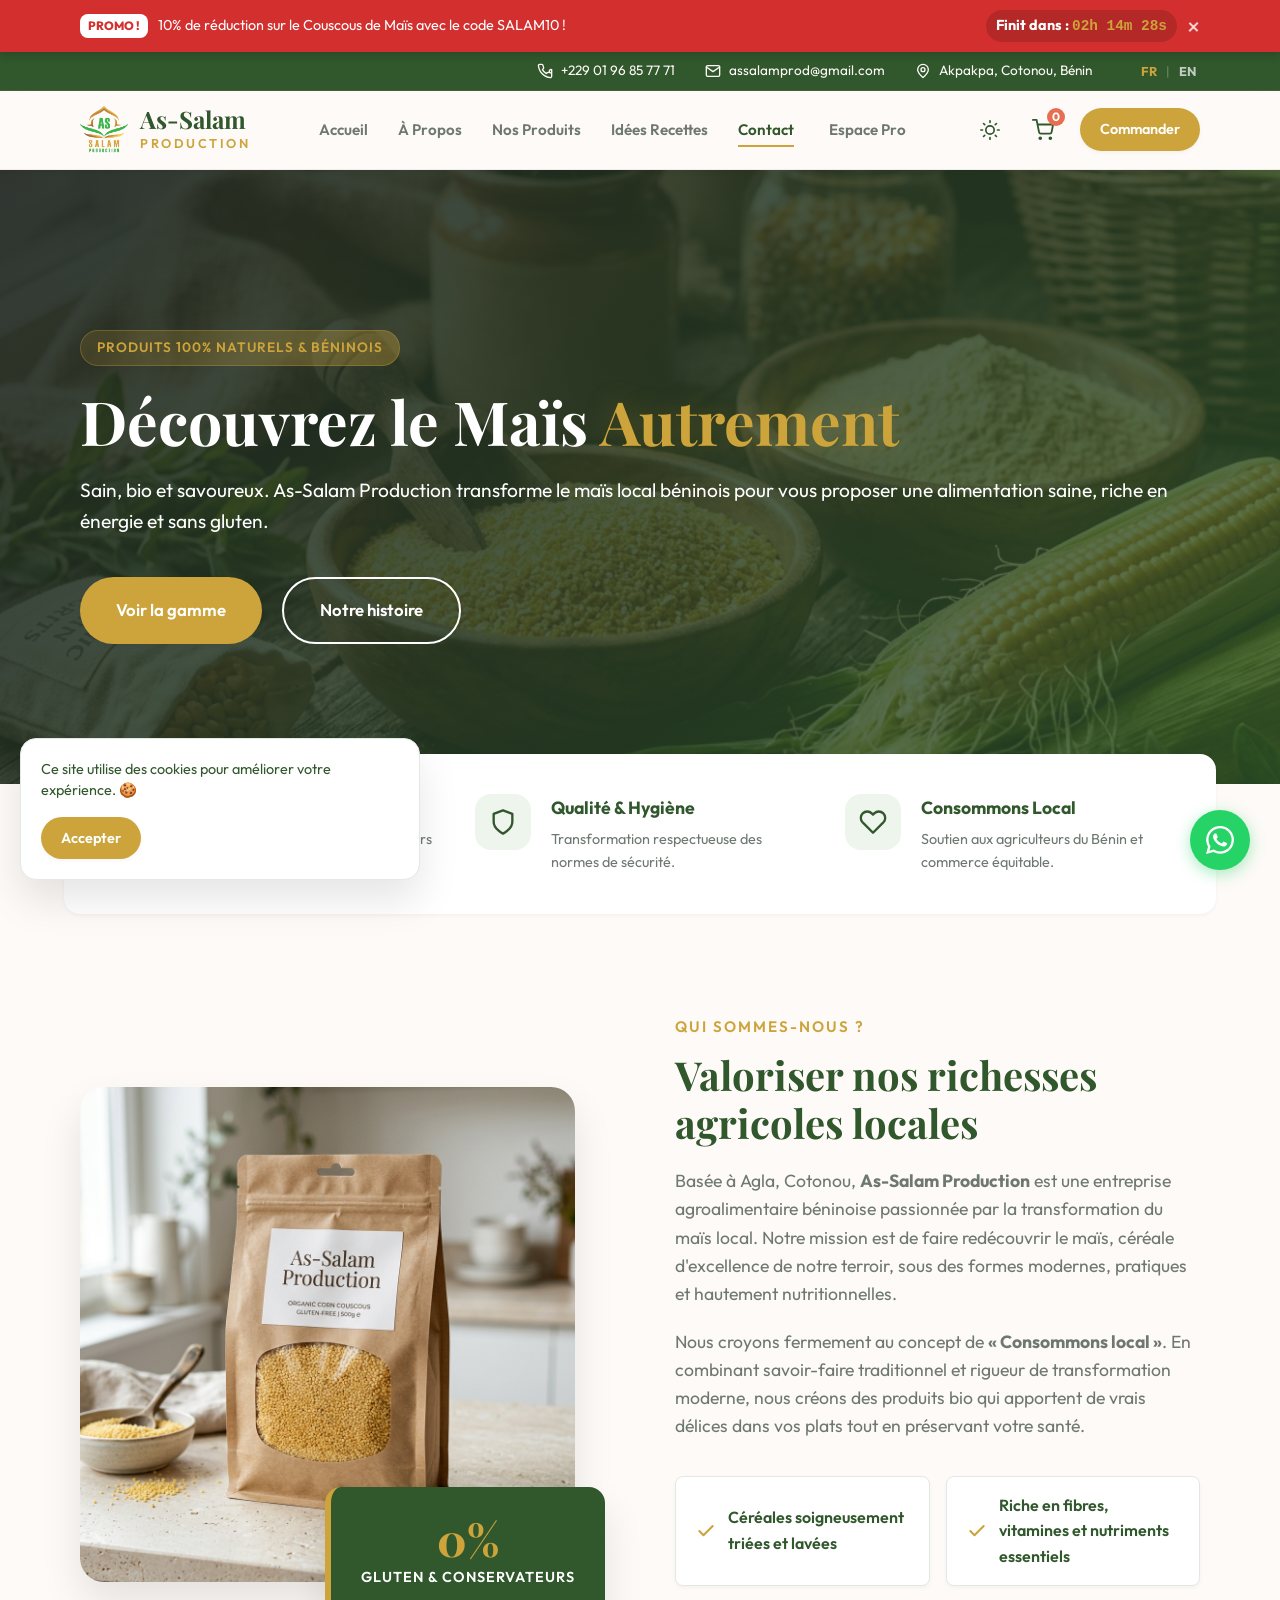
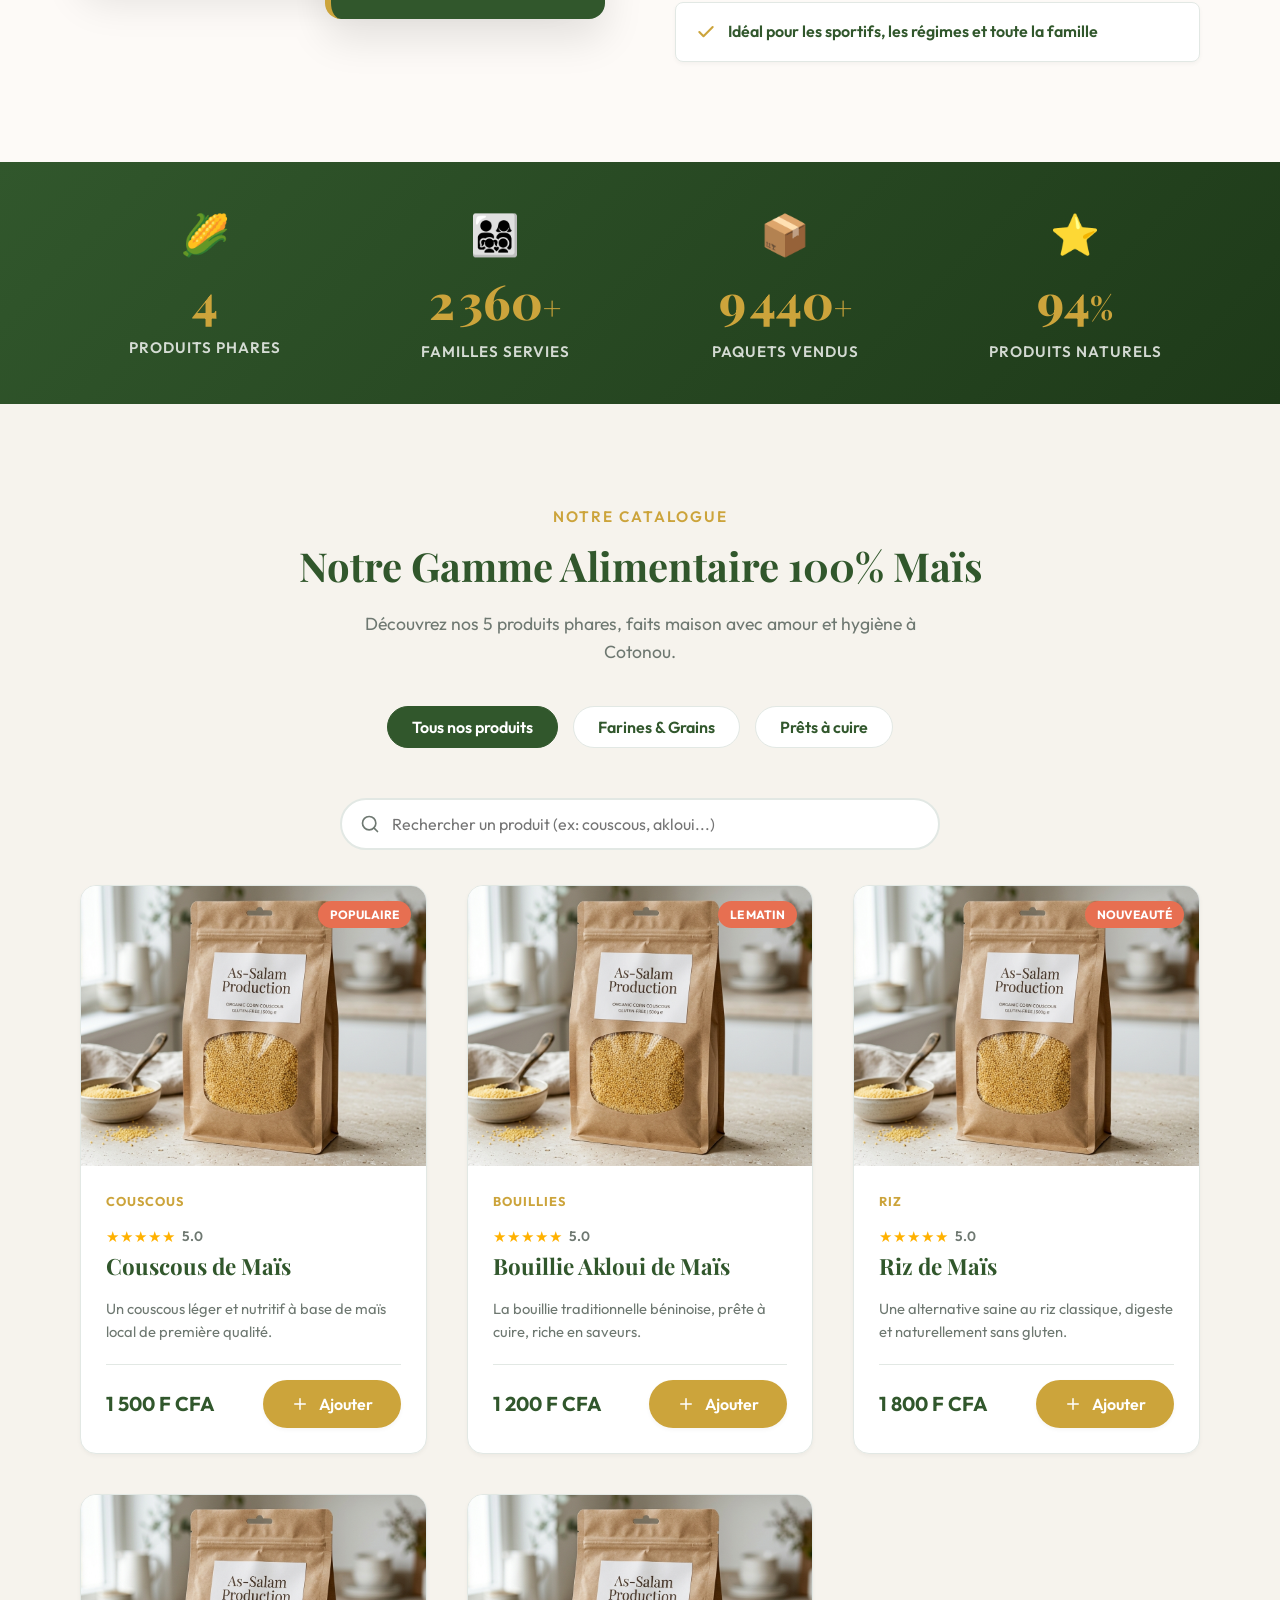
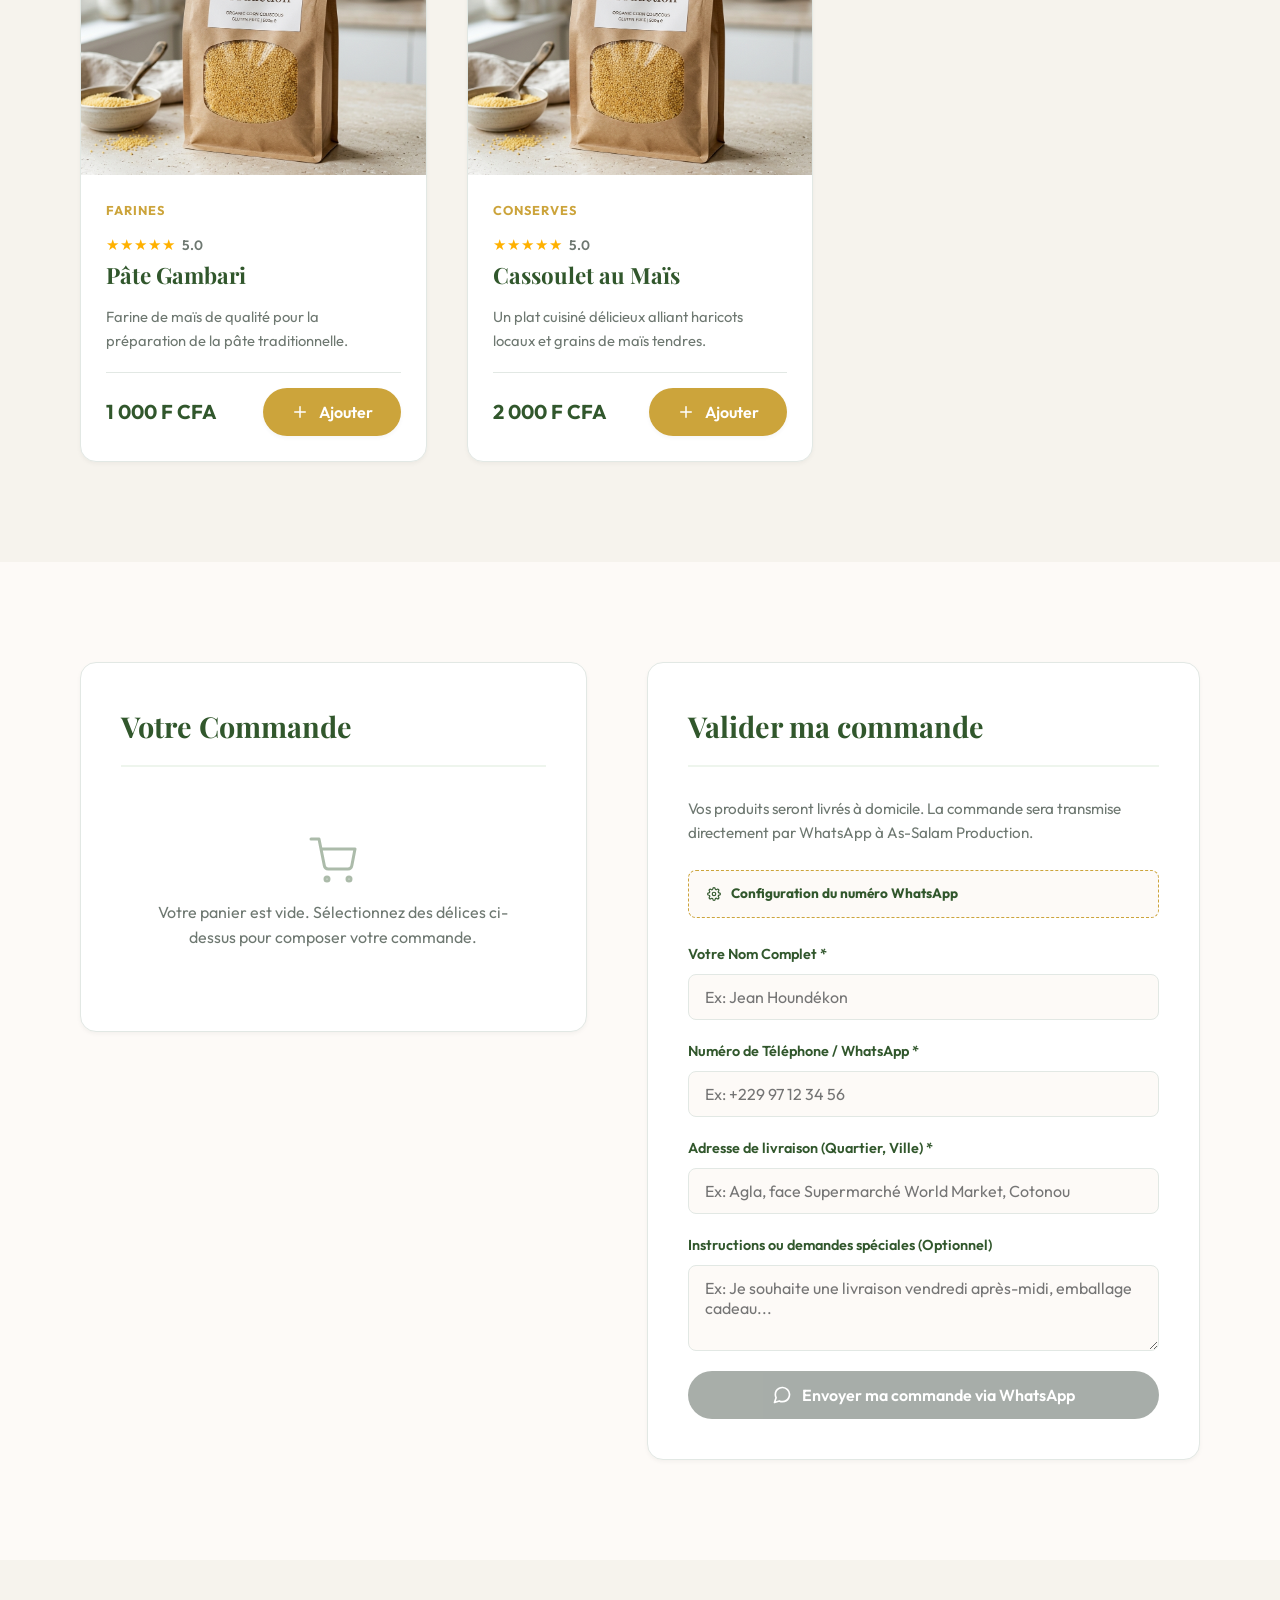
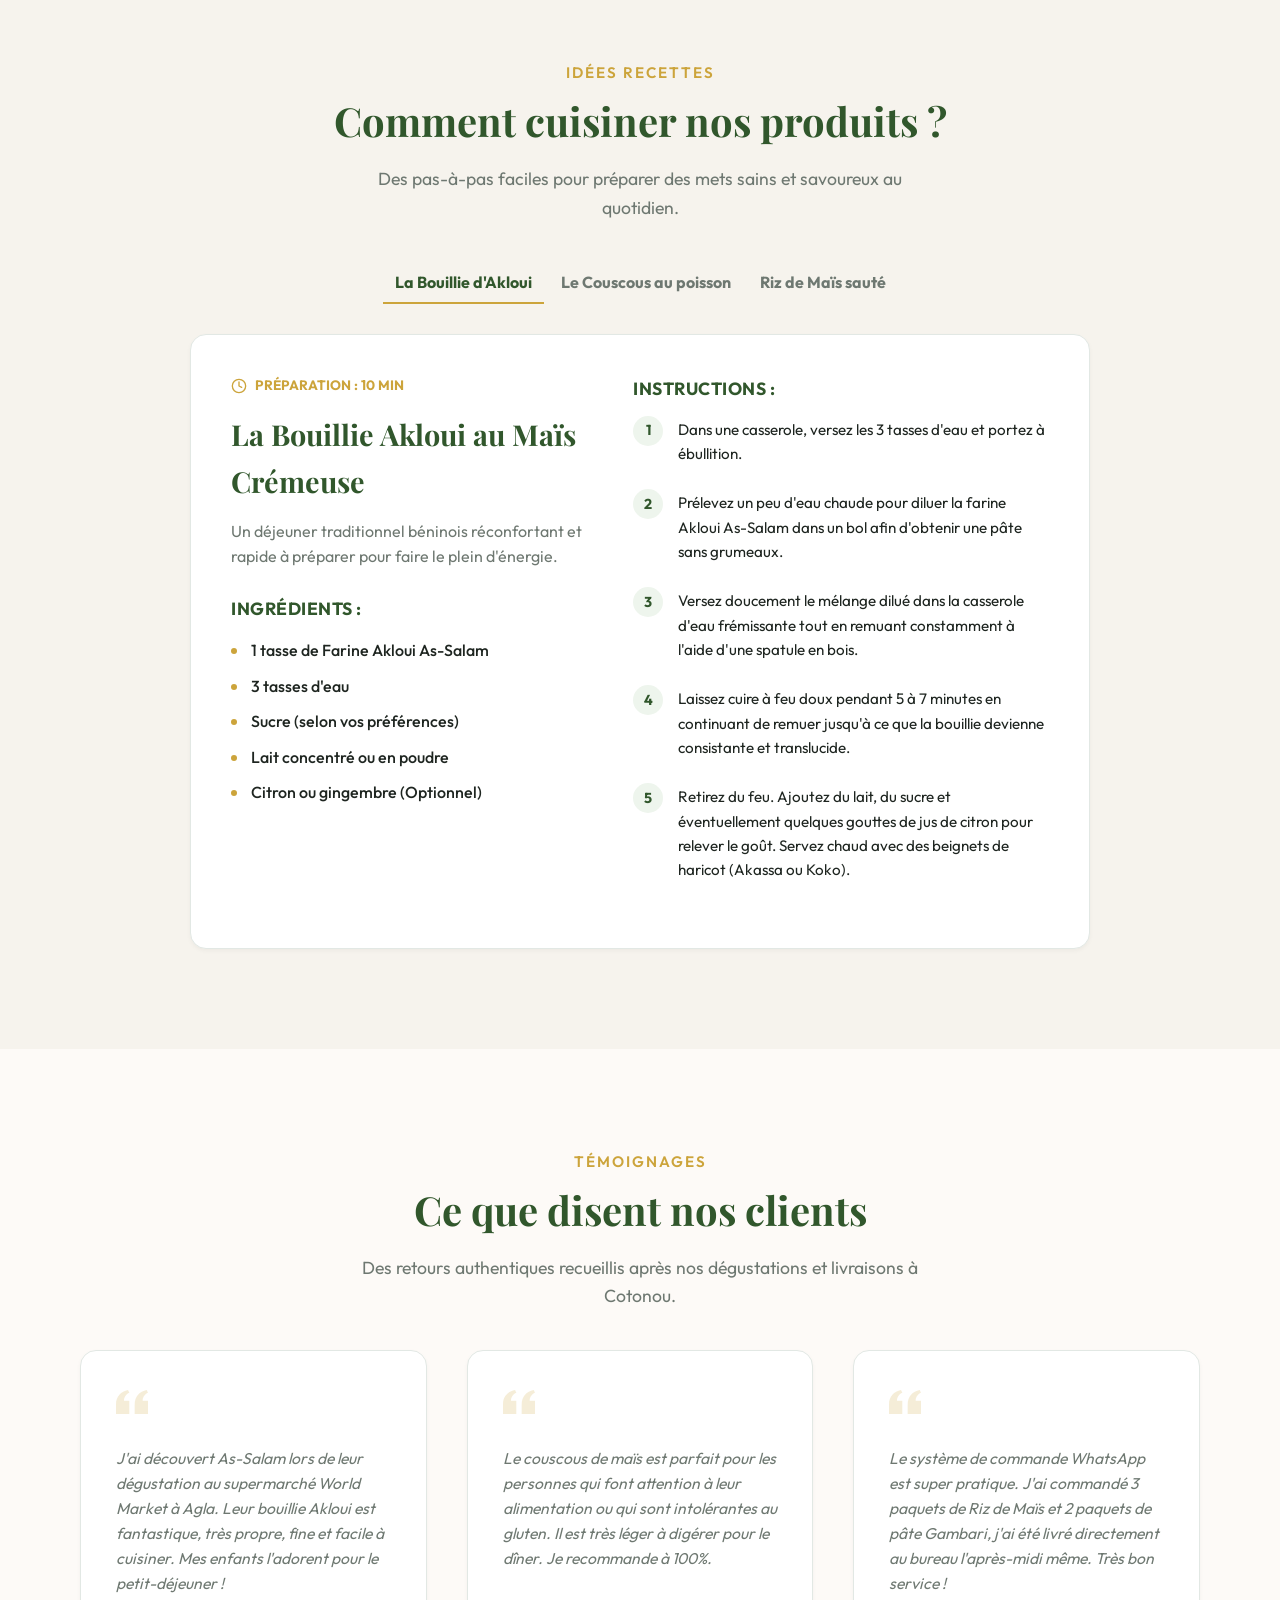
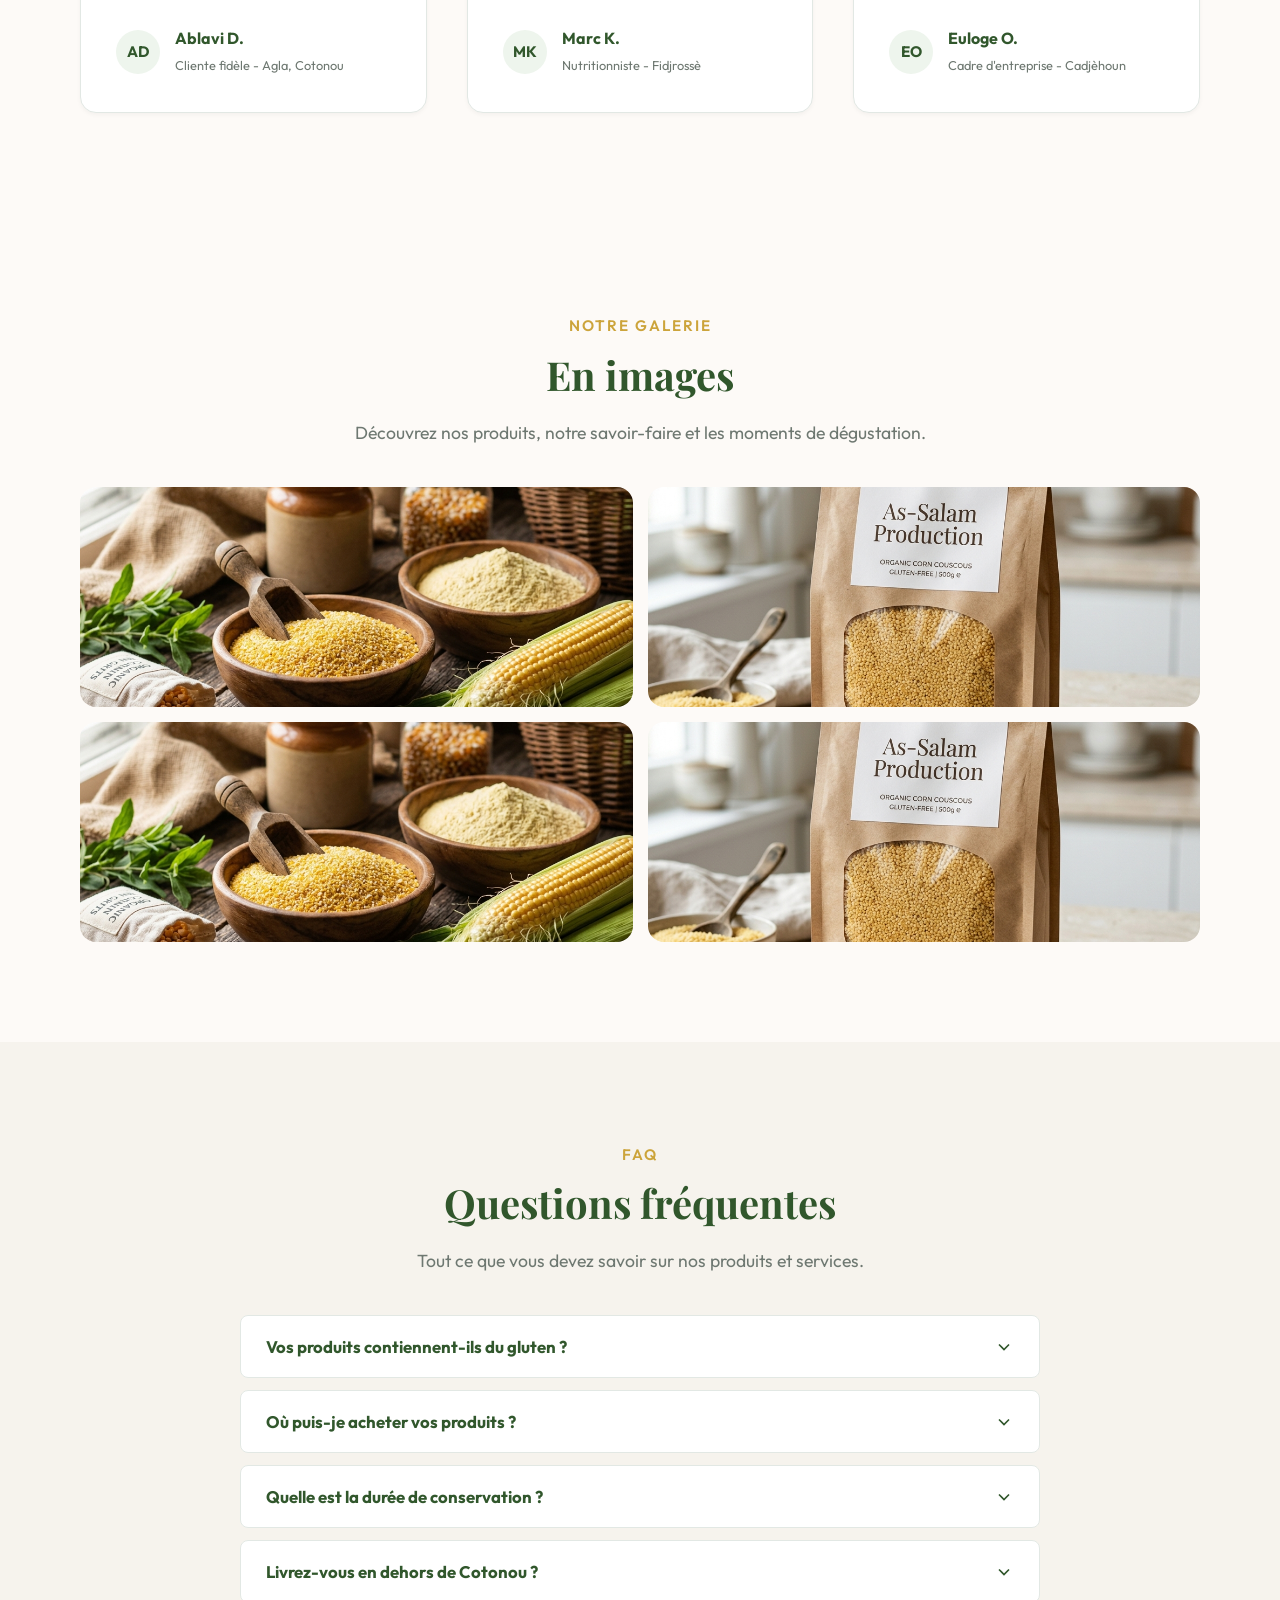
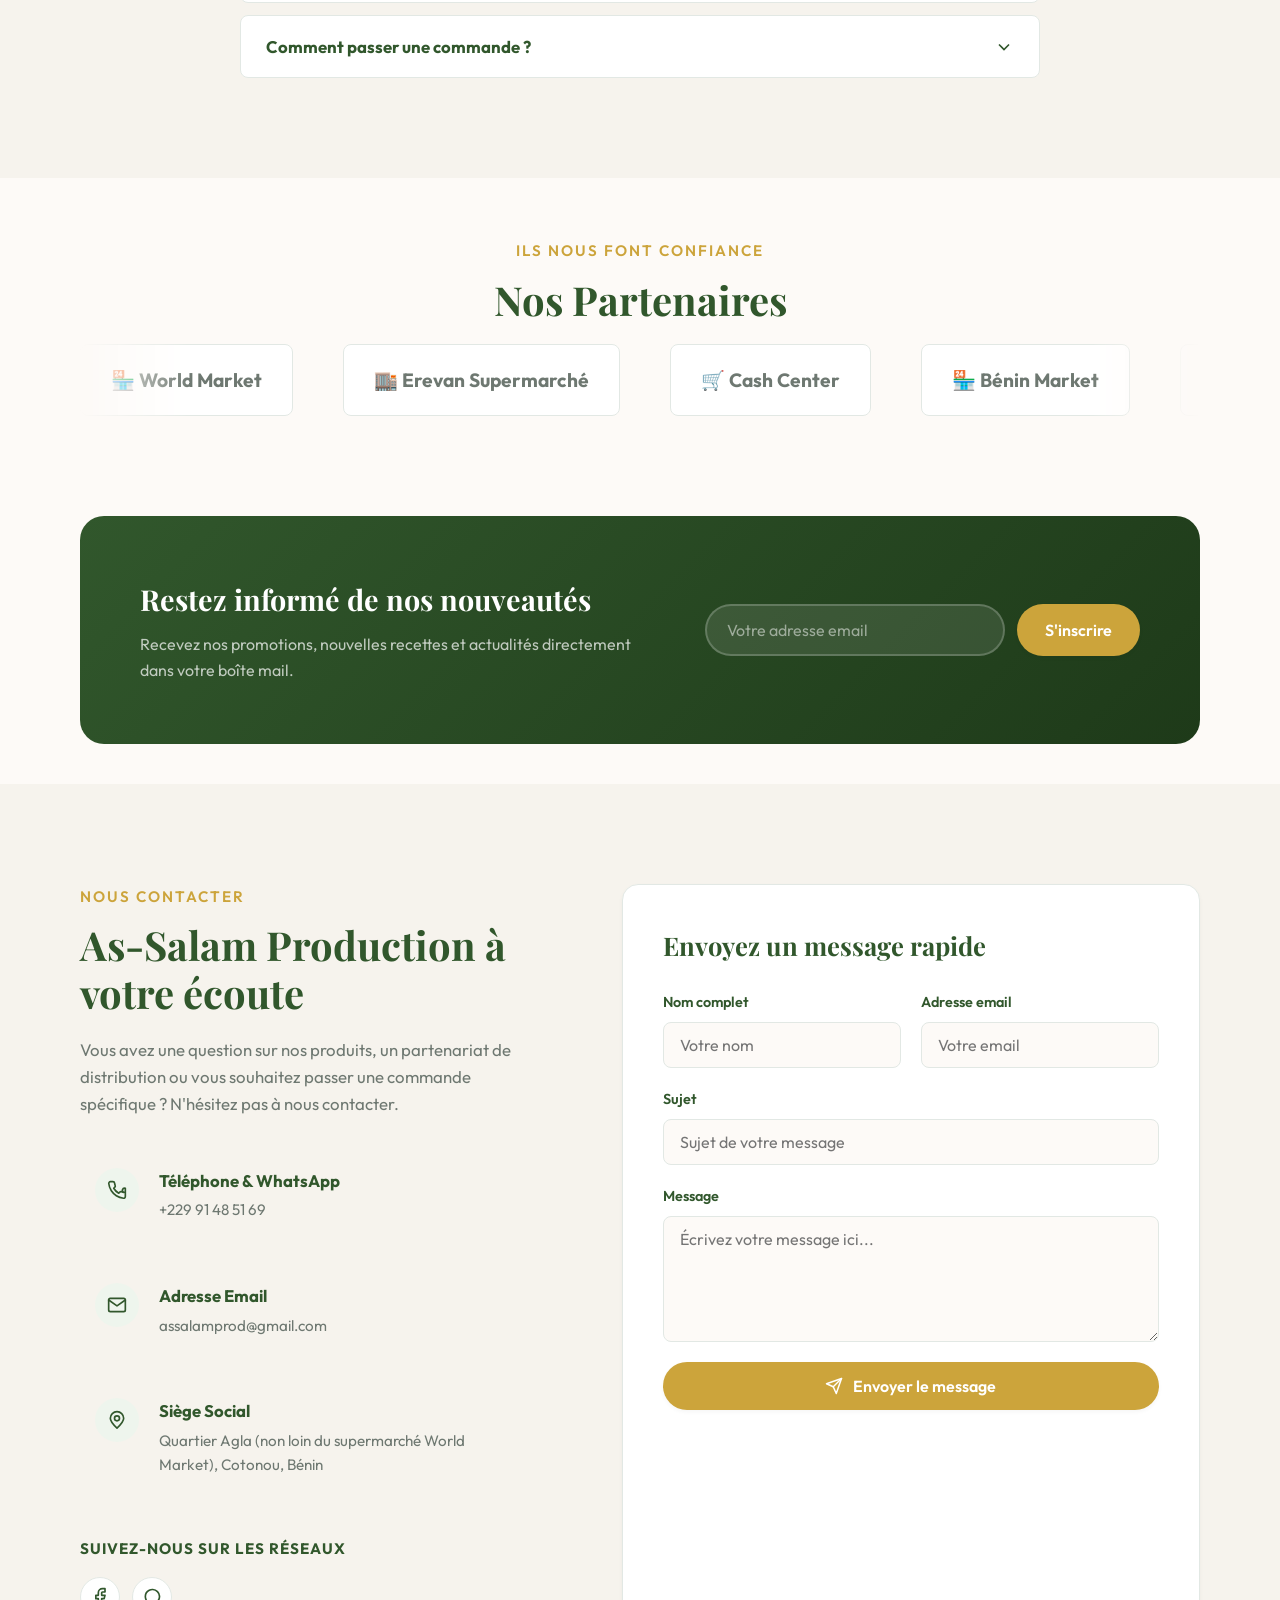
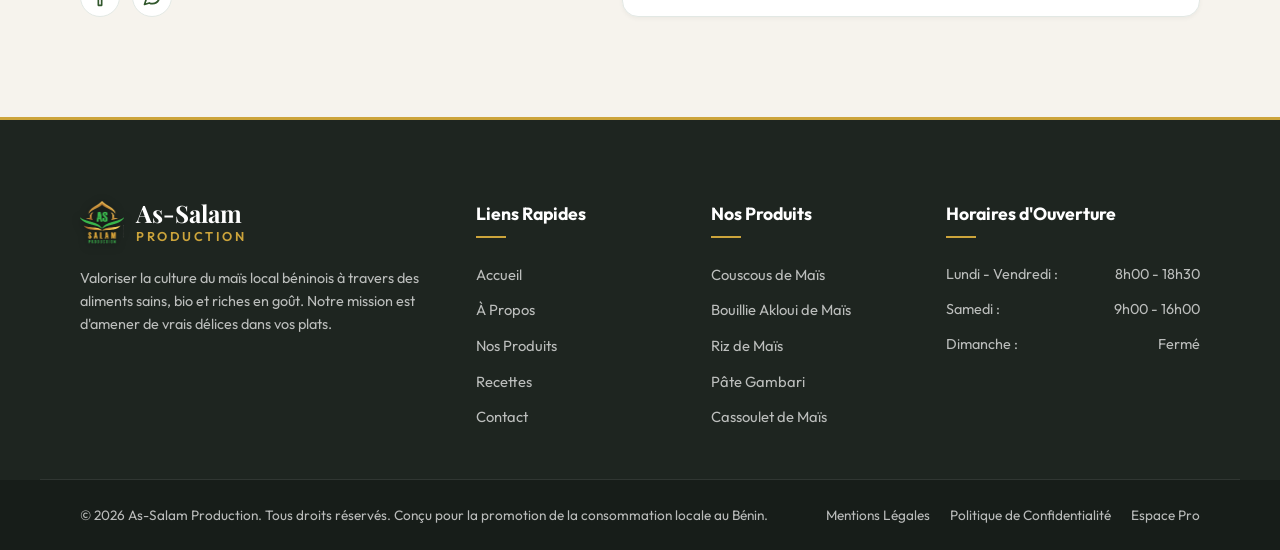
==== index.html @ e8ca9729 "Initial commit" ====
<!DOCTYPE html>
<html lang="fr">

<head>
    <meta charset="UTF-8">
    <meta name="viewport" content="width=device-width, initial-scale=1.0">
    <meta name="description"
        content="Découvrez As-Salam Production, entreprise agroalimentaire à Cotonou (Bénin) spécialisée dans les produits sains et bios à base de maïs local : couscous, akloui, riz, pâte gambari et cassoulet.">
    <meta name="keywords"
        content="As-Salam Production, maïs bio, couscous de maïs, akloui Bénin, consommons local Bénin, agroalimentaire Cotonou, riz de maïs, pâte gambari, alimentation saine">
    <meta name="author" content="As-Salam Production">
    <title>As-Salam Production | L'excellence du maïs local & bio au Bénin</title>

    <!-- Google Fonts -->
    <link rel="preconnect" href="https://fonts.googleapis.com">
    <link rel="preconnect" href="https://fonts.gstatic.com" crossorigin>
    <link
        href="https://fonts.googleapis.com/css2?family=Outfit:wght@300;400;500;600;700;800&family=Playfair+Display:ital,wght@0,400;0,600;0,700;1,400&display=swap"
        rel="stylesheet">

    <!-- Tailwind CSS v3 CDN -->
    <script src="https://cdn.tailwindcss.com"></script>
    <script>
        tailwind.config = {
            theme: {
                extend: {
                    colors: {
                        gold: { 400: '#cca43b', 500: '#b58f30' },
                        forest: { 50: '#eef5ed', 600: '#31572c', 700: '#233f20', 900: '#1e2520' },
                        terra: '#e76f51',
                        cream: '#fdfaf7',
                        whatsapp: { 500: '#25d366', 600: '#20ba5a' },
                    },
                    fontFamily: {
                        heading: ['Playfair Display', 'Georgia', 'serif'],
                        body: ['Outfit', 'sans-serif'],
                    },
                }
            }
        }
    </script>

    <!-- AOS Animate On Scroll -->
    <link href="https://unpkg.com/aos@2.3.4/dist/aos.css" rel="stylesheet">

    <!-- Custom CSS -->
    <link rel="stylesheet" href="styles.css">

    <!-- Favicon -->
    <link rel="icon" type="image/png" href="images/logo.png">
</head>

<body>

    <!-- SCROLL PROGRESS BAR -->
    <div id="scrollProgressBar" class="scroll-progress-bar"></div>

    <!-- PROMO BANNER -->
    <div id="promoBanner" class="promo-banner">
        <div class="container promo-banner-content">
            <div class="promo-left">
                <span class="promo-badge">PROMO !</span>
                <span class="promo-text" data-fr="10% de réduction sur le Couscous de Maïs avec le code SALAM10 !"
                    data-en="10% off on Corn Couscous with the code SALAM10 !">10% de réduction sur le Couscous de Maïs
                    avec le code SALAM10 !</span>
            </div>
            <div class="promo-right">
                <span class="countdown-wrapper" data-fr="Finit dans : " data-en="Ends in: ">Finit dans : <span
                        id="promoCountdown">--h --m --s</span></span>
                <button id="promoClose" class="promo-close" aria-label="Fermer la promotion">&times;</button>
            </div>
        </div>
    </div>

    <!-- LOADER -->
    <div id="pageLoader" class="page-loader">
        <div class="loader-content">
            <img src="images/logo.png" alt="As-Salam" class="loader-logo">
            <div class="loader-brand">As-Salam<span>Production</span></div>
            <div class="loader-bar">
                <div class="loader-progress"></div>
            </div>
        </div>
    </div>

    <!-- TOP BAR (INFO) -->
    <div class="top-bar">
        <div class="container top-bar-content">
            <span class="top-bar-item">
                <svg xmlns="http://www.w3.org/2000/svg" width="16" height="16" viewBox="0 0 24 24" fill="none"
                    stroke="currentColor" stroke-width="2" stroke-linecap="round" stroke-linejoin="round">
                    <path
                        d="M22 16.92v3a2 2 0 0 1-2.18 2 19.79 19.79 0 0 1-8.63-3.07 19.5 19.5 0 0 1-6-6 19.79 19.79 0 0 1-3.07-8.67A2 2 0 0 1 4.11 2h3a2 2 0 0 1 2 1.72 12.84 12.84 0 0 0 .7 2.81 2 2 0 0 1-.45 2.11L8.09 9.91a16 16 0 0 0 6 6l1.27-1.27a2 2 0 0 1 2.11-.45 12.84 12.84 0 0 0 2.81.7A2 2 0 0 1 22 9.92z" />
                </svg>
                <span class="phone-text">+229 01 96 85 77 71</span>
            </span>
            <span class="top-bar-item">
                <svg xmlns="http://www.w3.org/2000/svg" width="16" height="16" viewBox="0 0 24 24" fill="none"
                    stroke="currentColor" stroke-width="2" stroke-linecap="round" stroke-linejoin="round">
                    <path d="M4 4h16c1.1 0 2 .9 2 2v12c0 1.1-.9 2-2 2H4c-1.1 0-2-.9-2-2V6c0-1.1.9-2 2-2z" />
                    <polyline points="22,6 12,13 2,6" />
                </svg>
                <a href="mailto:assalamprod@gmail.com">assalamprod@gmail.com</a>
            </span>
            <span class="top-bar-item">
                <svg xmlns="http://www.w3.org/2000/svg" width="16" height="16" viewBox="0 0 24 24" fill="none"
                    stroke="currentColor" stroke-width="2" stroke-linecap="round" stroke-linejoin="round">
                    <circle cx="12" cy="10" r="3" />
                    <path d="M12 21.7C17.3 17 20 13 20 10a8 8 0 1 0-16 0c0 3 2.7 7 8 11.7z" />
                </svg>
                <span>Akpakpa, Cotonou, Bénin</span>
            </span>
            <!-- Language Switcher -->
            <div class="lang-switcher">
                <button id="langFR" class="lang-btn active">FR</button>
                <span class="lang-divider">|</span>
                <button id="langEN" class="lang-btn">EN</button>
            </div>
        </div>
    </div>

    <!-- HEADER & NAVIGATION -->
    <header class="main-header">
        <div class="container nav-container">
            <a href="#" class="logo-area">
                <img src="images/logo.png" alt="As-Salam Production Logo" class="nav-logo">
                <div class="logo-text">
                    <span class="brand-name">As-Salam</span>
                    <span class="brand-sub">Production</span>
                </div>
            </a>

            <nav class="nav-menu" id="navMenu">
                <a href="#" class="nav-link active" data-fr="Accueil" data-en="Home">Accueil</a>
                <a href="#about" class="nav-link" data-fr="À Propos" data-en="About">À Propos</a>
                <a href="#products" class="nav-link" data-fr="Nos Produits" data-en="Products">Nos Produits</a>
                <a href="#recipes" class="nav-link" data-fr="Idées Recettes" data-en="Recipes">Idées Recettes</a>
                <a href="#contact" class="nav-link" data-fr="Contact" data-en="Contact">Contact</a>
                <a href="pro.html" class="nav-link nav-link-pro" data-fr="Espace Pro" data-en="Pro Space"><i
                        class="fa-solid fa-briefcase" style="font-size:0.85rem; margin-right:5px;"></i>Espace Pro</a>
            </nav>

            <div class="nav-actions">
                <!-- Dark Mode Toggle -->
                <button class="dark-mode-toggle" id="darkModeToggle" aria-label="Mode sombre">
                    <svg class="icon-sun" xmlns="http://www.w3.org/2000/svg" width="20" height="20" viewBox="0 0 24 24"
                        fill="none" stroke="currentColor" stroke-width="2" stroke-linecap="round"
                        stroke-linejoin="round">
                        <circle cx="12" cy="12" r="5" />
                        <line x1="12" y1="1" x2="12" y2="3" />
                        <line x1="12" y1="21" x2="12" y2="23" />
                        <line x1="4.22" y1="4.22" x2="5.64" y2="5.64" />
                        <line x1="18.36" y1="18.36" x2="19.78" y2="19.78" />
                        <line x1="1" y1="12" x2="3" y2="12" />
                        <line x1="21" y1="12" x2="23" y2="12" />
                        <line x1="4.22" y1="19.78" x2="5.64" y2="18.36" />
                        <line x1="18.36" y1="5.64" x2="19.78" y2="4.22" />
                    </svg>
                    <svg class="icon-moon" style="display:none" xmlns="http://www.w3.org/2000/svg" width="20"
                        height="20" viewBox="0 0 24 24" fill="none" stroke="currentColor" stroke-width="2"
                        stroke-linecap="round" stroke-linejoin="round">
                        <path d="M21 12.79A9 9 0 1 1 11.21 3 7 7 0 0 0 21 12.79z" />
                    </svg>
                </button>

                <!-- Shopping Cart Icon -->
                <button class="cart-trigger" id="cartTrigger" aria-label="Voir le panier">
                    <svg xmlns="http://www.w3.org/2000/svg" width="22" height="22" viewBox="0 0 24 24" fill="none"
                        stroke="currentColor" stroke-width="2" stroke-linecap="round" stroke-linejoin="round">
                        <circle cx="9" cy="21" r="1" />
                        <circle cx="20" cy="21" r="1" />
                        <path d="M1 1h4l2.68 13.39a2 2 0 0 0 2 1.61h9.72a2 2 0 0 0 2-1.61L23 6H6" />
                    </svg>
                    <span class="cart-count" id="cartCount">0</span>
                </button>

                <a href="#order-section" class="btn btn-primary btn-sm hide-mobile" data-fr="Commander"
                    data-en="Order">Commander</a>

                <!-- Burger Button -->
                <button class="burger-menu" id="burgerMenu" aria-label="Menu Mobile">
                    <span></span>
                    <span></span>
                    <span></span>
                </button>
            </div>
        </div>
    </header>

    <!-- HERO SECTION -->
    <section class="hero">
        <div class="hero-overlay"></div>
        <div class="container hero-content">
            <span class="badge badge-hero" data-aos="fade-down">Produits 100% Naturels & Béninois</span>
            <h1 class="hero-title" data-aos="fade-up" data-aos-delay="200">Découvrez le Maïs <span class="highlight"
                    id="typewriterText">Autrement</span></h1>
            <p class="hero-desc" data-aos="fade-up" data-aos-delay="400">Sain, bio et savoureux. As-Salam Production
                transforme le maïs local béninois pour vous proposer une alimentation saine, riche en énergie et sans
                gluten.</p>
            <div class="hero-actions" data-aos="fade-up" data-aos-delay="600">
                <a href="#products" class="btn btn-primary btn-lg">Voir la gamme</a>
                <a href="#about" class="btn btn-secondary btn-lg">Notre histoire</a>
            </div>
        </div>
    </section>

    <!-- KEY FEATURES / BADGES -->
    <section class="features-bar">
        <div class="container features-grid">
            <div class="feature-item" data-aos="fade-up" data-aos-delay="0">
                <div class="feature-icon">
                    <svg xmlns="http://www.w3.org/2000/svg" width="28" height="28" viewBox="0 0 24 24" fill="none"
                        stroke="currentColor" stroke-width="2" stroke-linecap="round" stroke-linejoin="round">
                        <path d="M12 2L2 7l10 5 10-5-10-5zM2 17l10 5 10-5M2 12l10 5 10-5" />
                    </svg>
                </div>
                <div class="feature-text">
                    <h3>Production 100% Bio</h3>
                    <p>Sans additifs chimiques ni conservateurs artificiels.</p>
                </div>
            </div>
            <div class="feature-item" data-aos="fade-up" data-aos-delay="150">
                <div class="feature-icon">
                    <svg xmlns="http://www.w3.org/2000/svg" width="28" height="28" viewBox="0 0 24 24" fill="none"
                        stroke="currentColor" stroke-width="2" stroke-linecap="round" stroke-linejoin="round">
                        <path d="M12 22s8-4 8-10V5l-8-3-8 3v7c0 6 8 10 8 10z" />
                    </svg>
                </div>
                <div class="feature-text">
                    <h3>Qualité & Hygiène</h3>
                    <p>Transformation respectueuse des normes de sécurité.</p>
                </div>
            </div>
            <div class="feature-item" data-aos="fade-up" data-aos-delay="300">
                <div class="feature-icon">
                    <svg xmlns="http://www.w3.org/2000/svg" width="28" height="28" viewBox="0 0 24 24" fill="none"
                        stroke="currentColor" stroke-width="2" stroke-linecap="round" stroke-linejoin="round">
                        <path
                            d="M20.84 4.61a5.5 5.5 0 0 0-7.78 0L12 5.67l-1.06-1.06a5.5 5.5 0 0 0-7.78 7.78l1.06 1.06L12 21.23l7.78-7.78 1.06-1.06a5.5 5.5 0 0 0 0-7.78z" />
                    </svg>
                </div>
                <div class="feature-text">
                    <h3>Consommons Local</h3>
                    <p>Soutien aux agriculteurs du Bénin et commerce équitable.</p>
                </div>
            </div>
        </div>
    </section>

    <!-- ABOUT SECTION -->
    <section id="about" class="section about-section">
        <div class="container about-grid">
            <div class="about-image-container" data-aos="fade-right">
                <img src="images/package.png" alt="Nos produits d'agro-food As-Salam" class="about-img">
                <div class="about-floating-card">
                    <span class="floating-number">0%</span>
                    <span class="floating-text">Gluten &amp; Conservateurs</span>
                </div>
            </div>
            <div class="about-text-content" data-aos="fade-left" data-aos-delay="200">
                <span class="section-subtitle">Qui Sommes-Nous ?</span>
                <h2 class="section-title">Valoriser nos richesses agricoles locales</h2>
                <p class="about-p">Basée à Agla, Cotonou, <strong>As-Salam Production</strong> est une entreprise
                    agroalimentaire béninoise passionnée par la transformation du maïs local. Notre mission est de faire
                    redécouvrir le maïs, céréale d'excellence de notre terroir, sous des formes modernes, pratiques et
                    hautement nutritionnelles.</p>
                <p class="about-p">Nous croyons fermement au concept de <strong>« Consommons local »</strong>. En
                    combinant savoir-faire traditionnel et rigueur de transformation moderne, nous créons des produits
                    bio qui apportent de vrais délices dans vos plats tout en préservant votre santé.</p>

                <div class="about-values">
                    <div class="value-item">
                        <svg xmlns="http://www.w3.org/2000/svg" width="20" height="20" viewBox="0 0 24 24" fill="none"
                            stroke="currentColor" stroke-width="2.5" stroke-linecap="round" stroke-linejoin="round">
                            <polyline points="20 6 9 17 4 12" />
                        </svg>
                        <span>Céréales soigneusement triées et lavées</span>
                    </div>
                    <div class="value-item">
                        <svg xmlns="http://www.w3.org/2000/svg" width="20" height="20" viewBox="0 0 24 24" fill="none"
                            stroke="currentColor" stroke-width="2.5" stroke-linecap="round" stroke-linejoin="round">
                            <polyline points="20 6 9 17 4 12" />
                        </svg>
                        <span>Riche en fibres, vitamines et nutriments essentiels</span>
                    </div>
                    <div class="value-item">
                        <svg xmlns="http://www.w3.org/2000/svg" width="20" height="20" viewBox="0 0 24 24" fill="none"
                            stroke="currentColor" stroke-width="2.5" stroke-linecap="round" stroke-linejoin="round">
                            <polyline points="20 6 9 17 4 12" />
                        </svg>
                        <span>Idéal pour les sportifs, les régimes et toute la famille</span>
                    </div>
                </div>
            </div>
        </div>
    </section>

    <!-- STATS / CHIFFRES CLÉS -->
    <section class="section stats-section">
        <div class="container">
            <div class="stats-grid" data-aos="fade-up">
                <div class="stat-item">
                    <div class="stat-icon">🌽</div>
                    <span class="stat-number" data-target="5">0</span>
                    <span class="stat-label">Produits phares</span>
                </div>
                <div class="stat-item">
                    <div class="stat-icon">👨‍👩‍👧‍👦</div>
                    <span class="stat-number" data-target="2500">0</span><span class="stat-suffix">+</span>
                    <span class="stat-label">Familles servies</span>
                </div>
                <div class="stat-item">
                    <div class="stat-icon">📦</div>
                    <span class="stat-number" data-target="10000">0</span><span class="stat-suffix">+</span>
                    <span class="stat-label">Paquets vendus</span>
                </div>
                <div class="stat-item">
                    <div class="stat-icon">⭐</div>
                    <span class="stat-number" data-target="100">0</span><span class="stat-suffix">%</span>
                    <span class="stat-label">Produits naturels</span>
                </div>
            </div>
        </div>
    </section>

    <!-- PRODUCTS CATALOG SECTION -->
    <section id="products" class="section products-section bg-light">
        <div class="container">
            <div class="section-header text-center" data-aos="fade-up">
                <span class="section-subtitle">Notre Catalogue</span>
                <h2 class="section-title">Notre Gamme Alimentaire 100% Maïs</h2>
                <p class="section-desc">Découvrez nos 5 produits phares, faits maison avec amour et hygiène à Cotonou.
                </p>
            </div>

            <!-- Category Filter Tabs -->
            <div class="filter-container">
                <button class="btn btn-filter active" data-filter="all">Tous nos produits</button>
                <button class="btn btn-filter" data-filter="grains">Farines &amp; Grains</button>
                <button class="btn btn-filter" data-filter="prets">Prêts à cuire</button>
            </div>

            <!-- SEARCH BAR -->
            <div class="search-container" data-aos="fade-up">
                <div class="search-wrapper">
                    <input type="text" id="productSearch" placeholder="Rechercher un produit (ex: couscous, akloui...)"
                        class="search-input">
                    <span class="search-icon">
                        <svg xmlns="http://www.w3.org/2000/svg" width="20" height="20" viewBox="0 0 24 24" fill="none"
                            stroke="currentColor" stroke-width="2" stroke-linecap="round" stroke-linejoin="round">
                            <circle cx="11" cy="11" r="8" />
                            <line x1="21" y1="21" x2="16.65" y2="16.65" />
                        </svg>
                    </span>
                </div>
            </div>

            <!-- Products Grid -->
            <div class="products-grid" id="productsGrid">

                <!-- Product 1: Couscous de Maïs -->
                <div class="product-card" data-category="grains">
                    <div class="product-img-wrapper">
                        <img src="images/package.png" alt="Couscous de Maïs As-Salam" class="product-img">
                        <span class="product-badge" data-fr="Populaire" data-en="Popular">Populaire</span>
                    </div>
                    <div class="product-info">
                        <span class="product-cat" data-fr="Farines &amp; Grains" data-en="Flours &amp; Grains">Farines
                            &amp; Grains</span>
                        <div class="product-rating">
                            <span class="stars">★★★★★</span>
                            <span class="rating-val">5.0</span>
                        </div>
                        <h3 class="product-title" data-fr="Couscous de Maïs" data-en="Corn Couscous">Couscous de Maïs
                        </h3>
                        <p class="product-desc"
                            data-fr="Une alternative saine, légère et sans gluten au couscous de blé traditionnel. Idéal avec vos sauces légumes, graine ou tomate."
                            data-en="A healthy, light, gluten-free alternative to wheat couscous. Ideal with vegetable, seed, or tomato sauces.">
                            Une alternative saine, légère et sans gluten au couscous de blé traditionnel. Idéal avec vos
                            sauces légumes, graine ou tomate.</p>
                        <div class="product-footer">
                            <span class="product-price">1 500 F CFA</span>
                            <button class="btn btn-primary btn-add-cart" data-id="1" data-name="Couscous de Maïs"
                                data-price="1500">
                                <svg xmlns="http://www.w3.org/2000/svg" width="18" height="18" viewBox="0 0 24 24"
                                    fill="none" stroke="currentColor" stroke-width="2" stroke-linecap="round"
                                    stroke-linejoin="round">
                                    <line x1="12" y1="5" x2="12" y2="19" />
                                    <line x1="5" y1="12" x2="19" y2="12" />
                                </svg>
                                <span data-fr="Ajouter" data-en="Add">Ajouter</span>
                            </button>
                        </div>
                    </div>
                </div>

                <!-- Product 2: La bouillie Akloui au maïs -->
                <div class="product-card" data-category="grains">
                    <div class="product-img-wrapper">
                        <img src="images/package.png" alt="Bouillie Akloui au Maïs" class="product-img">
                        <span class="product-badge" data-fr="Le Matin" data-en="Breakfast">Le Matin</span>
                    </div>
                    <div class="product-info">
                        <span class="product-cat" data-fr="Farines &amp; Grains" data-en="Flours &amp; Grains">Farines
                            &amp; Grains</span>
                        <div class="product-rating">
                            <span class="stars">★★★★☆</span>
                            <span class="rating-val">4.8</span>
                        </div>
                        <h3 class="product-title" data-fr="Bouillie Akloui de Maïs" data-en="Akloui Corn Porridge">
                            Bouillie Akloui de Maïs</h3>
                        <p class="product-desc"
                            data-fr="Le célèbre Akloui béninois sous forme de farine granulée prête à l'emploi. Préparez une bouillie onctueuse en 10 minutes seulement."
                            data-en="The famous Beninese Akloui in ready-to-use granulated flour form. Prepare a smooth porridge in just 10 minutes.">
                            Le célèbre Akloui béninois sous forme de farine granulée prête à l'emploi. Préparez une
                            bouillie onctueuse en 10 minutes seulement.</p>
                        <div class="product-footer">
                            <span class="product-price">1 200 F CFA</span>
                            <button class="btn btn-primary btn-add-cart" data-id="2" data-name="Bouillie Akloui de Maïs"
                                data-price="1200">
                                <svg xmlns="http://www.w3.org/2000/svg" width="18" height="18" viewBox="0 0 24 24"
                                    fill="none" stroke="currentColor" stroke-width="2" stroke-linecap="round"
                                    stroke-linejoin="round">
                                    <line x1="12" y1="5" x2="12" y2="19" />
                                    <line x1="5" y1="12" x2="19" y2="12" />
                                </svg>
                                <span data-fr="Ajouter" data-en="Add">Ajouter</span>
                            </button>
                        </div>
                    </div>
                </div>

                <!-- Product 3: Le riz à base de maïs -->
                <div class="product-card" data-category="prets">
                    <div class="product-img-wrapper">
                        <img src="images/package.png" alt="Riz de Maïs As-Salam" class="product-img">
                        <span class="product-badge" data-fr="Nouveauté" data-en="New">Nouveauté</span>
                    </div>
                    <div class="product-info">
                        <span class="product-cat" data-fr="Prêts à cuire" data-en="Ready to Cook">Prêts à cuire</span>
                        <div class="product-rating">
                            <span class="stars">★★★★★</span>
                            <span class="rating-val">4.9</span>
                        </div>
                        <h3 class="product-title" data-fr="Riz de Maïs" data-en="Corn Rice">Riz de Maïs</h3>
                        <p class="product-desc"
                            data-fr="Du riz fabriqué uniquement à base de grains de maïs sélectionnés. Très digeste, il offre une texture agréable et un goût subtil et naturel."
                            data-en="Rice made solely from selected corn kernels. Highly digestible, offering a pleasant texture and subtle natural flavor.">
                            Du riz fabriqué uniquement à base de grains de maïs sélectionnés. Très digeste, il offre une
                            texture agréable et un goût subtil et naturel.</p>
                        <div class="product-footer">
                            <span class="product-price">1 800 F CFA</span>
                            <button class="btn btn-primary btn-add-cart" data-id="3" data-name="Riz de Maïs"
                                data-price="1800">
                                <svg xmlns="http://www.w3.org/2000/svg" width="18" height="18" viewBox="0 0 24 24"
                                    fill="none" stroke="currentColor" stroke-width="2" stroke-linecap="round"
                                    stroke-linejoin="round">
                                    <line x1="12" y1="5" x2="12" y2="19" />
                                    <line x1="5" y1="12" x2="19" y2="12" />
                                </svg>
                                <span data-fr="Ajouter" data-en="Add">Ajouter</span>
                            </button>
                        </div>
                    </div>
                </div>

                <!-- Product 4: La pâte gambari -->
                <div class="product-card" data-category="prets">
                    <div class="product-img-wrapper">
                        <img src="images/package.png" alt="Pâte Gambari As-Salam" class="product-img">
                        <span class="product-badge" data-fr="Tradition" data-en="Traditional">Tradition</span>
                    </div>
                    <div class="product-info">
                        <span class="product-cat" data-fr="Prêts à cuire" data-en="Ready to Cook">Prêts à cuire</span>
                        <div class="product-rating">
                            <span class="stars">★★★★☆</span>
                            <span class="rating-val">4.7</span>
                        </div>
                        <h3 class="product-title" data-fr="Pâte Gambari" data-en="Gambari Paste">Pâte Gambari</h3>
                        <p class="product-desc"
                            data-fr="Farine spécialement dosée pour la préparation de la célèbre pâte Gambari béninoise. Un classique savoureux de notre table quotidienne."
                            data-en="Specifically portioned flour for preparing the famous Beninese Gambari paste. A tasty classic for our daily table.">
                            Farine spécialement dosée pour la préparation de la célèbre pâte Gambari béninoise. Un
                            classique savoureux de notre table quotidienne.</p>
                        <div class="product-footer">
                            <span class="product-price">1 000 F CFA</span>
                            <button class="btn btn-primary btn-add-cart" data-id="4" data-name="Pâte Gambari"
                                data-price="1000">
                                <svg xmlns="http://www.w3.org/2000/svg" width="18" height="18" viewBox="0 0 24 24"
                                    fill="none" stroke="currentColor" stroke-width="2" stroke-linecap="round"
                                    stroke-linejoin="round">
                                    <line x1="12" y1="5" x2="12" y2="19" />
                                    <line x1="5" y1="12" x2="19" y2="12" />
                                </svg>
                                <span data-fr="Ajouter" data-en="Add">Ajouter</span>
                            </button>
                        </div>
                    </div>
                </div>

                <!-- Product 5: Le cassoulet au maïs -->
                <div class="product-card" data-category="prets">
                    <div class="product-img-wrapper">
                        <img src="images/package.png" alt="Cassoulet au Maïs" class="product-img">
                        <span class="product-badge" data-fr="Exclusivité" data-en="Exclusive">Exclusivité</span>
                    </div>
                    <div class="product-info">
                        <span class="product-cat" data-fr="Prêts à cuire" data-en="Ready to Cook">Prêts à cuire</span>
                        <div class="product-rating">
                            <span class="stars">★★★★★</span>
                            <span class="rating-val">5.0</span>
                        </div>
                        <h3 class="product-title" data-fr="Cassoulet au Maïs" data-en="Corn Cassoulet">Cassoulet au Maïs
                        </h3>
                        <p class="product-desc"
                            data-fr="Un mélange unique et savoureux de grains de maïs et de haricots, précuit et assaisonné selon les recettes familiales d'As-Salam."
                            data-en="A unique, tasty blend of corn kernels and beans, precooked and seasoned according to As-Salam family recipes.">
                            Un mélange unique et savoureux de grains de maïs et de haricots, précuit et assaisonné selon
                            les recettes familiales d'As-Salam.</p>
                        <div class="product-footer">
                            <span class="product-price">2 000 F CFA</span>
                            <button class="btn btn-primary btn-add-cart" data-id="5" data-name="Cassoulet au Maïs"
                                data-price="2000">
                                <svg xmlns="http://www.w3.org/2000/svg" width="18" height="18" viewBox="0 0 24 24"
                                    fill="none" stroke="currentColor" stroke-width="2" stroke-linecap="round"
                                    stroke-linejoin="round">
                                    <line x1="12" y1="5" x2="12" y2="19" />
                                    <line x1="5" y1="12" x2="19" y2="12" />
                                </svg>
                                <span data-fr="Ajouter" data-en="Add">Ajouter</span>
                            </button>
                        </div>
                    </div>
                </div>

            </div>
        </div>
    </section>

    <!-- SHOPPING CART & DYNAMIC WHATSAPP ORDER SECTION -->
    <section id="order-section" class="section order-section">
        <div class="container order-grid">

            <div class="cart-details-card">
                <h3 class="order-title">Votre Commande</h3>
                <div id="cartItemsContainer" class="cart-items-container">
                    <div class="empty-cart-msg">
                        <svg xmlns="http://www.w3.org/2000/svg" width="48" height="48" viewBox="0 0 24 24" fill="none"
                            stroke="currentColor" stroke-width="1.5" stroke-linecap="round" stroke-linejoin="round">
                            <circle cx="9" cy="21" r="1" />
                            <circle cx="20" cy="21" r="1" />
                            <path d="M1 1h4l2.68 13.39a2 2 0 0 0 2 1.61h9.72a2 2 0 0 0 2-1.61L23 6H6" />
                        </svg>
                        <p>Votre panier est vide. Sélectionnez des délices ci-dessus pour composer votre commande.</p>
                    </div>
                </div>

                <div class="cart-summary" id="cartSummary" style="display: none;">
                    <div class="summary-line">
                        <span>Sous-total</span>
                        <span id="summarySubtotal">0 F CFA</span>
                    </div>
                    <div class="summary-line">
                        <span>Livraison (Cotonou &amp; environs)</span>
                        <span class="delivery-highlight">À convenir</span>
                    </div>
                    <div class="summary-line total-line">
                        <span>Total estimé</span>
                        <span id="summaryTotal">0 F CFA</span>
                    </div>
                </div>
            </div>

            <div class="order-form-card">
                <div class="form-header">
                    <h3 class="order-title">Valider ma commande</h3>
                    <p>Vos produits seront livrés à domicile. La commande sera transmise directement par WhatsApp à
                        As-Salam Production.</p>
                </div>

                <!-- Quick Settings for testing the WhatsApp Number -->
                <div class="whatsapp-settings-box">
                    <div class="settings-toggle" id="settingsToggle">
                        <svg xmlns="http://www.w3.org/2000/svg" width="14" height="14" viewBox="0 0 24 24" fill="none"
                            stroke="currentColor" stroke-width="2" stroke-linecap="round" stroke-linejoin="round">
                            <circle cx="12" cy="12" r="3" />
                            <path
                                d="M19.4 15a1.65 1.65 0 0 0 .33 1.82l.06.06a2 2 0 1 1-2.83 2.83l-.06-.06a1.65 1.65 0 0 0-1.82-.33 1.65 1.65 0 0 0-1 1.51V21a2 2 0 0 1-4 0v-.09A1.65 1.65 0 0 0 9 19.4a1.65 1.65 0 0 0-1.82.33l-.06.06a2 2 0 1 1-2.83-2.83l.06-.06a1.65 1.65 0 0 0 .33-1.82 1.65 1.65 0 0 0-1.51-1H3a2 2 0 0 1 0-4h.09A1.65 1.65 0 0 0 4.6 9a1.65 1.65 0 0 0-.33-1.82l-.06-.06a2 2 0 1 1 2.83-2.83l.06.06a1.65 1.65 0 0 0 1.82.33H9a1.65 1.65 0 0 0 1-1.51V3a2 2 0 0 1 4 0v.09a1.65 1.65 0 0 0 1 1.51 1.65 1.65 0 0 0 1.82-.33l.06-.06a2 2 0 1 1 2.83 2.83l-.06.06a1.65 1.65 0 0 0-.33 1.82V9a1.65 1.65 0 0 0 1.51 1H21a2 2 0 0 1 0 4h-.09a1.65 1.65 0 0 0-1.51 1z" />
                        </svg>
                        <span>Configuration du numéro WhatsApp</span>
                    </div>
                    <div class="settings-content" id="settingsContent" style="display: none;">
                        <label for="adminPhone">Numéro WhatsApp de l'entreprise :</label>
                        <input type="text" id="adminPhone" value="+229 91 48 51 69" placeholder="Ex: +22991485169">
                        <span class="help-text">Modifiez ce numéro pour recevoir ou tester les commandes WhatsApp
                            réelles.</span>
                    </div>
                </div>

                <form id="orderForm" class="order-form">
                    <div class="form-group">
                        <label for="clientName">Votre Nom Complet *</label>
                        <input type="text" id="clientName" required placeholder="Ex: Jean Houndékon">
                    </div>
                    <div class="form-group">
                        <label for="clientPhone">Numéro de Téléphone / WhatsApp *</label>
                        <input type="tel" id="clientPhone" required placeholder="Ex: +229 97 12 34 56">
                    </div>
                    <div class="form-group">
                        <label for="clientLocation">Adresse de livraison (Quartier, Ville) *</label>
                        <input type="text" id="clientLocation" required
                            placeholder="Ex: Agla, face Supermarché World Market, Cotonou">
                    </div>
                    <div class="form-group">
                        <label for="clientNotes">Instructions ou demandes spéciales (Optionnel)</label>
                        <textarea id="clientNotes" rows="3"
                            placeholder="Ex: Je souhaite une livraison vendredi après-midi, emballage cadeau..."></textarea>
                    </div>

                    <button type="submit" class="btn btn-whatsapp btn-full" id="btnSubmitOrder" disabled>
                        <svg xmlns="http://www.w3.org/2000/svg" width="20" height="20" viewBox="0 0 24 24" fill="none"
                            stroke="currentColor" stroke-width="2" stroke-linecap="round" stroke-linejoin="round">
                            <path
                                d="M21 11.5a8.38 8.38 0 0 1-.9 3.8 8.5 8.5 0 0 1-7.6 4.7 8.38 8.38 0 0 1-3.8-.9L3 21l1.9-5.7a8.38 8.38 0 0 1-.9-3.8 8.5 8.5 0 0 1 4.7-7.6 8.38 8.38 0 0 1 3.8-.9h.5a8.48 8.48 0 0 1 8 8v.5z" />
                        </svg>
                        Envoyer ma commande via WhatsApp
                    </button>
                </form>
            </div>

        </div>
    </section>

    <!-- RECIPES SECTION -->
    <section id="recipes" class="section recipes-section bg-light">
        <div class="container">
            <div class="section-header text-center" data-aos="fade-up">
                <span class="section-subtitle">Idées Recettes</span>
                <h2 class="section-title">Comment cuisiner nos produits ?</h2>
                <p class="section-desc">Des pas-à-pas faciles pour préparer des mets sains et savoureux au quotidien.
                </p>
            </div>

            <div class="recipes-tabs-container">
                <div class="recipes-nav">
                    <button class="recipe-tab active" data-recipe="akloui">La Bouillie d'Akloui</button>
                    <button class="recipe-tab" data-recipe="couscous">Le Couscous au poisson</button>
                    <button class="recipe-tab" data-recipe="riz">Riz de Maïs sauté</button>
                </div>

                <div class="recipe-content-wrapper">

                    <!-- Recipe 1: Akloui -->
                    <div class="recipe-card-content active" id="recipe-akloui">
                        <div class="recipe-grid">
                            <div class="recipe-info-col">
                                <span class="recipe-time">
                                    <svg xmlns="http://www.w3.org/2000/svg" width="16" height="16" viewBox="0 0 24 24"
                                        fill="none" stroke="currentColor" stroke-width="2" stroke-linecap="round"
                                        stroke-linejoin="round">
                                        <circle cx="12" cy="12" r="10" />
                                        <polyline points="12 6 12 12 16 14" />
                                    </svg>
                                    Préparation : 10 min
                                </span>
                                <h3>La Bouillie Akloui au Maïs Crémeuse</h3>
                                <p>Un déjeuner traditionnel béninois réconfortant et rapide à préparer pour faire le
                                    plein d'énergie.</p>

                                <h4>Ingrédients :</h4>
                                <ul>
                                    <li>1 tasse de Farine Akloui As-Salam</li>
                                    <li>3 tasses d'eau</li>
                                    <li>Sucre (selon vos préférences)</li>
                                    <li>Lait concentré ou en poudre</li>
                                    <li>Citron ou gingembre (Optionnel)</li>
                                </ul>
                            </div>
                            <div class="recipe-steps-col">
                                <h4>Instructions :</h4>
                                <ol class="steps-list">
                                    <li>Dans une casserole, versez les 3 tasses d'eau et portez à ébullition.</li>
                                    <li>Prélevez un peu d'eau chaude pour diluer la farine Akloui As-Salam dans un bol
                                        afin d'obtenir une pâte sans grumeaux.</li>
                                    <li>Versez doucement le mélange dilué dans la casserole d'eau frémissante tout en
                                        remuant constamment à l'aide d'une spatule en bois.</li>
                                    <li>Laissez cuire à feu doux pendant 5 à 7 minutes en continuant de remuer jusqu'à
                                        ce que la bouillie devienne consistante et translucide.</li>
                                    <li>Retirez du feu. Ajoutez du lait, du sucre et éventuellement quelques gouttes de
                                        jus de citron pour relever le goût. Servez chaud avec des beignets de haricot
                                        (Akassa ou Koko).</li>
                                </ol>
                            </div>
                        </div>
                    </div>

                    <!-- Recipe 2: Couscous -->
                    <div class="recipe-card-content" id="recipe-couscous">
                        <div class="recipe-grid">
                            <div class="recipe-info-col">
                                <span class="recipe-time">
                                    <svg xmlns="http://www.w3.org/2000/svg" width="16" height="16" viewBox="0 0 24 24"
                                        fill="none" stroke="currentColor" stroke-width="2" stroke-linecap="round"
                                        stroke-linejoin="round">
                                        <circle cx="12" cy="12" r="10" />
                                        <polyline points="12 6 12 12 16 14" />
                                    </svg>
                                    Préparation : 25 min
                                </span>
                                <h3>Couscous de Maïs au Poisson et Sauce Légumes</h3>
                                <p>Un plat principal léger, gourmand et plein de couleurs, riche en fibres et minéraux.
                                </p>

                                <h4>Ingrédients :</h4>
                                <ul>
                                    <li>250g de Couscous de Maïs As-Salam</li>
                                    <li>1 cuillère à soupe d'huile d'olive ou de palme</li>
                                    <li>Poisson frais frit ou braisé</li>
                                    <li>Légumes (carottes, poivrons, oignons, tomates)</li>
                                    <li>Épices locales (ail, piment, poivre vert, gingembre)</li>
                                </ul>
                            </div>
                            <div class="recipe-steps-col">
                                <h4>Instructions :</h4>
                                <ol class="steps-list">
                                    <li>Humectez le couscous de maïs As-Salam avec un peu d'eau tiède salée et laissez
                                        reposer 5 minutes pour qu'il gonfle.</li>
                                    <li>Faites cuire le couscous à la vapeur dans un couscoussier pendant environ 15
                                        minutes.</li>
                                    <li>Pendant ce temps, préparez votre sauce en faisant revenir dans une poêle les
                                        oignons émincés, l'ail, les poivrons et les carottes coupées en dés avec un
                                        filet d'huile.</li>
                                    <li>Incorporez la purée de tomate fraîche et laissez mijoter 10 minutes. Ajoutez le
                                        poisson.</li>
                                    <li>Une fois le couscous cuit, égrenez-le doucement avec une fourchette, puis
                                        servez-le chaud accompagné de la sauce de légumes colorée et du poisson.</li>
                                </ol>
                            </div>
                        </div>
                    </div>

                    <!-- Recipe 3: Riz de Maïs -->
                    <div class="recipe-card-content" id="recipe-riz">
                        <div class="recipe-grid">
                            <div class="recipe-info-col">
                                <span class="recipe-time">
                                    <svg xmlns="http://www.w3.org/2000/svg" width="16" height="16" viewBox="0 0 24 24"
                                        fill="none" stroke="currentColor" stroke-width="2" stroke-linecap="round"
                                        stroke-linejoin="round">
                                        <circle cx="12" cy="12" r="10" />
                                        <polyline points="12 6 12 12 16 14" />
                                    </svg>
                                    Préparation : 20 min
                                </span>
                                <h3>Riz de Maïs Sauté aux Petits Légumes</h3>
                                <p>Une façon originale et délicieuse de consommer le maïs en grains fins à la façon d'un
                                    riz cantonais africain.</p>

                                <h4>Ingrédients :</h4>
                                <ul>
                                    <li>300g de Riz de Maïs As-Salam</li>
                                    <li>100g de petits pois et morceaux de carottes</li>
                                    <li>2 oeufs battus</li>
                                    <li>Blanc de poulet émietté (optionnel)</li>
                                    <li>Oignons verts, ail moulu, sauce soja local ou sel</li>
                                </ul>
                            </div>
                            <div class="recipe-steps-col">
                                <h4>Instructions :</h4>
                                <ol class="steps-list">
                                    <li>Lavez le Riz de Maïs As-Salam puis faites-le cuire dans de l'eau bouillante
                                        salée pendant 12 minutes (quantité d'eau équivalente à 2 fois le volume de riz).
                                        Égouttez et laissez refroidir.</li>
                                    <li>Dans un wok ou une grande poêle, faites brouiller les oeufs avec un peu d'huile
                                        puis réservez.</li>
                                    <li>Faites sauter les légumes (carottes, petits pois, oignons) et le poulet émietté
                                        à feu vif avec l'ail pendant 5 minutes.</li>
                                    <li>Ajoutez le Riz de Maïs cuit et refroidi dans la poêle, versez les oeufs
                                        brouillés.</li>
                                    <li>Remuez vigoureusement le tout à feu vif pendant 3 minutes. Assaisonnez de sel ou
                                        de sauce soja, parsemez d'oignons verts ciselés et servez aussitôt.</li>
                                </ol>
                            </div>
                        </div>
                    </div>

                </div>
            </div>
        </div>
    </section>

    <!-- TESTIMONIALS SECTION -->
    <section class="section testimonials-section">
        <div class="container">
            <div class="section-header text-center" data-aos="fade-up">
                <span class="section-subtitle">Témoignages</span>
                <h2 class="section-title">Ce que disent nos clients</h2>
                <p class="section-desc">Des retours authentiques recueillis après nos dégustations et livraisons à
                    Cotonou.</p>
            </div>

            <div class="testimonials-grid">

                <div class="testimonial-card">
                    <div class="testimonial-quote">
                        <svg xmlns="http://www.w3.org/2000/svg" width="32" height="32" viewBox="0 0 24 24"
                            fill="currentColor">
                            <path
                                d="M14.017 21v-7.391c0-5.704 3.731-9.57 8.983-10.609l.995 2.151c-2.432.917-3.995 3.638-3.995 5.849h4v10h-9.983zm-14.017 0v-7.391c0-5.704 3.748-9.57 9-10.609l.996 2.151c-2.433.917-3.996 3.638-3.996 5.849h3.983v10h-9.983z" />
                        </svg>
                    </div>
                    <p class="testimonial-text">J'ai découvert As-Salam lors de leur dégustation au supermarché World
                        Market à Agla. Leur bouillie Akloui est fantastique, très propre, fine et facile à cuisiner. Mes
                        enfants l'adorent pour le petit-déjeuner !</p>
                    <div class="testimonial-user">
                        <div class="user-avatar">AD</div>
                        <div class="user-info">
                            <h4>Ablavi D.</h4>
                            <span>Cliente fidèle - Agla, Cotonou</span>
                        </div>
                    </div>
                </div>

                <div class="testimonial-card">
                    <div class="testimonial-quote">
                        <svg xmlns="http://www.w3.org/2000/svg" width="32" height="32" viewBox="0 0 24 24"
                            fill="currentColor">
                            <path
                                d="M14.017 21v-7.391c0-5.704 3.731-9.57 8.983-10.609l.995 2.151c-2.432.917-3.995 3.638-3.995 5.849h4v10h-9.983zm-14.017 0v-7.391c0-5.704 3.748-9.57 9-10.609l.996 2.151c-2.433.917-3.996 3.638-3.996 5.849h3.983v10h-9.983z" />
                        </svg>
                    </div>
                    <p class="testimonial-text">Le couscous de maïs est parfait pour les personnes qui font attention à
                        leur alimentation ou qui sont intolérantes au gluten. Il est très léger à digérer pour le dîner.
                        Je recommande à 100%.</p>
                    <div class="testimonial-user">
                        <div class="user-avatar">MK</div>
                        <div class="user-info">
                            <h4>Marc K.</h4>
                            <span>Nutritionniste - Fidjrossè</span>
                        </div>
                    </div>
                </div>

                <div class="testimonial-card">
                    <div class="testimonial-quote">
                        <svg xmlns="http://www.w3.org/2000/svg" width="32" height="32" viewBox="0 0 24 24"
                            fill="currentColor">
                            <path
                                d="M14.017 21v-7.391c0-5.704 3.731-9.57 8.983-10.609l.995 2.151c-2.432.917-3.995 3.638-3.995 5.849h4v10h-9.983zm-14.017 0v-7.391c0-5.704 3.748-9.57 9-10.609l.996 2.151c-2.433.917-3.996 3.638-3.996 5.849h3.983v10h-9.983z" />
                        </svg>
                    </div>
                    <p class="testimonial-text">Le système de commande WhatsApp est super pratique. J'ai commandé 3
                        paquets de Riz de Maïs et 2 paquets de pâte Gambari, j'ai été livré directement au bureau
                        l'après-midi même. Très bon service !</p>
                    <div class="testimonial-user">
                        <div class="user-avatar">EO</div>
                        <div class="user-info">
                            <h4>Euloge O.</h4>
                            <span>Cadre d'entreprise - Cadjèhoun</span>
                        </div>
                    </div>
                </div>

            </div>
        </div>
    </section>

    <!-- GALERIE PHOTOS -->
    <section id="gallery" class="section gallery-section">
        <div class="container">
            <div class="section-header text-center" data-aos="fade-up">
                <span class="section-subtitle">Notre Galerie</span>
                <h2 class="section-title">En images</h2>
                <p class="section-desc">Découvrez nos produits, notre savoir-faire et les moments de dégustation.</p>
            </div>
            <div class="gallery-grid" data-aos="fade-up" data-aos-delay="200">
                <div class="gallery-item gallery-item-lg"><img src="images/hero.png" alt="Champ de maïs">
                    <div class="gallery-overlay"><span>Nos champs</span></div>
                </div>
                <div class="gallery-item gallery-item-lg"><img src="images/package.png" alt="Produits emballés">
                    <div class="gallery-overlay"><span>Emballage</span></div>
                </div>
                <div class="gallery-item gallery-item-lg"><img src="images/hero.png" alt="Préparation">
                    <div class="gallery-overlay"><span>Préparation</span></div>
                </div>
                <div class="gallery-item gallery-item-lg"><img src="images/package.png" alt="Gamme complète">
                    <div class="gallery-overlay"><span>Notre Gamme</span></div>
                </div>
            </div>
        </div>
    </section>

    <!-- FAQ SECTION -->
    <section id="faq" class="section faq-section bg-light">
        <div class="container">
            <div class="section-header text-center" data-aos="fade-up">
                <span class="section-subtitle">FAQ</span>
                <h2 class="section-title">Questions fréquentes</h2>
                <p class="section-desc">Tout ce que vous devez savoir sur nos produits et services.</p>
            </div>
            <div class="faq-container" data-aos="fade-up" data-aos-delay="200">
                <div class="faq-item">
                    <button class="faq-question"><span>Vos produits contiennent-ils du gluten ?</span><svg
                            xmlns="http://www.w3.org/2000/svg" width="20" height="20" viewBox="0 0 24 24" fill="none"
                            stroke="currentColor" stroke-width="2">
                            <polyline points="6 9 12 15 18 9" />
                        </svg></button>
                    <div class="faq-answer">
                        <p>Non ! Tous nos produits sont fabriqués à 100% à base de maïs local, une céréale naturellement
                            sans gluten. Ils conviennent parfaitement aux personnes intolérantes ou cœliaques.</p>
                    </div>
                </div>
                <div class="faq-item">
                    <button class="faq-question"><span>Où puis-je acheter vos produits ?</span><svg
                            xmlns="http://www.w3.org/2000/svg" width="20" height="20" viewBox="0 0 24 24" fill="none"
                            stroke="currentColor" stroke-width="2">
                            <polyline points="6 9 12 15 18 9" />
                        </svg></button>
                    <div class="faq-answer">
                        <p>Nos produits sont disponibles directement via notre site (commande WhatsApp), au supermarché
                            World Market à Agla, et dans plusieurs boutiques partenaires à Cotonou. Contactez-nous pour
                            connaître le point de vente le plus proche.</p>
                    </div>
                </div>
                <div class="faq-item">
                    <button class="faq-question"><span>Quelle est la durée de conservation ?</span><svg
                            xmlns="http://www.w3.org/2000/svg" width="20" height="20" viewBox="0 0 24 24" fill="none"
                            stroke="currentColor" stroke-width="2">
                            <polyline points="6 9 12 15 18 9" />
                        </svg></button>
                    <div class="faq-answer">
                        <p>Nos produits se conservent entre 3 et 6 mois selon la variété, à l'abri de l'humidité et de
                            la chaleur. Chaque emballage indique la date de péremption.</p>
                    </div>
                </div>
                <div class="faq-item">
                    <button class="faq-question"><span>Livrez-vous en dehors de Cotonou ?</span><svg
                            xmlns="http://www.w3.org/2000/svg" width="20" height="20" viewBox="0 0 24 24" fill="none"
                            stroke="currentColor" stroke-width="2">
                            <polyline points="6 9 12 15 18 9" />
                        </svg></button>
                    <div class="faq-answer">
                        <p>Oui, nous livrons dans tout le Grand Cotonou (Abomey-Calavi, Sèmè-Kpodji, Porto-Novo). Pour
                            les autres villes du Bénin, contactez-nous par WhatsApp pour organiser l'envoi.</p>
                    </div>
                </div>
                <div class="faq-item">
                    <button class="faq-question"><span>Comment passer une commande ?</span><svg
                            xmlns="http://www.w3.org/2000/svg" width="20" height="20" viewBox="0 0 24 24" fill="none"
                            stroke="currentColor" stroke-width="2">
                            <polyline points="6 9 12 15 18 9" />
                        </svg></button>
                    <div class="faq-answer">
                        <p>C'est simple ! Ajoutez vos produits au panier sur notre site, remplissez vos coordonnées et
                            validez. Votre commande sera envoyée directement par WhatsApp à notre équipe qui vous
                            confirmera la livraison.</p>
                    </div>
                </div>
            </div>
        </div>
    </section>

    <!-- PARTENAIRES -->
    <section class="section partners-section">
        <div class="container">
            <div class="section-header text-center" data-aos="fade-up">
                <span class="section-subtitle">Ils nous font confiance</span>
                <h2 class="section-title">Nos Partenaires</h2>
            </div>
            <div class="partners-marquee" data-aos="fade-up" data-aos-delay="200">
                <div class="partners-track">
                    <div class="partner-item">
                        <div class="partner-logo">🏪 World Market</div>
                    </div>
                    <div class="partner-item">
                        <div class="partner-logo">🏬 Erevan Supermarché</div>
                    </div>
                    <div class="partner-item">
                        <div class="partner-logo">🛒 Cash Center</div>
                    </div>
                    <div class="partner-item">
                        <div class="partner-logo">🏪 Bénin Market</div>
                    </div>
                    <div class="partner-item">
                        <div class="partner-logo">🌍 Made in Bénin</div>
                    </div>
                    <div class="partner-item">
                        <div class="partner-logo">🏪 World Market</div>
                    </div>
                    <div class="partner-item">
                        <div class="partner-logo">🏬 Erevan Supermarché</div>
                    </div>
                    <div class="partner-item">
                        <div class="partner-logo">🛒 Cash Center</div>
                    </div>
                    <div class="partner-item">
                        <div class="partner-logo">🏪 Bénin Market</div>
                    </div>
                    <div class="partner-item">
                        <div class="partner-logo">🌍 Made in Bénin</div>
                    </div>
                </div>
            </div>
        </div>
    </section>

    <!-- NEWSLETTER -->
    <section class="section newsletter-section">
        <div class="container">
            <div class="newsletter-card" data-aos="zoom-in">
                <div class="newsletter-text">
                    <h2>Restez informé de nos nouveautés</h2>
                    <p>Recevez nos promotions, nouvelles recettes et actualités directement dans votre boîte mail.</p>
                </div>
                <form class="newsletter-form" id="newsletterForm">
                    <input type="email" placeholder="Votre adresse email" required id="newsletterEmail">
                    <button type="submit" class="btn btn-primary">S'inscrire</button>
                </form>
            </div>
        </div>
    </section>

    <!-- CONTACT SECTION -->
    <section id="contact" class="section contact-section bg-light">
        <div class="container contact-grid">

            <div class="contact-info-card" data-aos="fade-right">
                <span class="section-subtitle">Nous Contacter</span>
                <h2 class="section-title">As-Salam Production à votre écoute</h2>
                <p class="contact-p">Vous avez une question sur nos produits, un partenariat de distribution ou vous
                    souhaitez passer une commande spécifique ? N'hésitez pas à nous contacter.</p>

                <div class="contact-info-list">
                    <div class="contact-info-item">
                        <div class="info-icon">
                            <svg xmlns="http://www.w3.org/2000/svg" width="20" height="20" viewBox="0 0 24 24"
                                fill="none" stroke="currentColor" stroke-width="2" stroke-linecap="round"
                                stroke-linejoin="round">
                                <path
                                    d="M22 16.92v3a2 2 0 0 1-2.18 2 19.79 19.79 0 0 1-8.63-3.07 19.5 19.5 0 0 1-6-6 19.79 19.79 0 0 1-3.07-8.67A2 2 0 0 1 4.11 2h3a2 2 0 0 1 2 1.72 12.84 12.84 0 0 0 .7 2.81 2 2 0 0 1-.45 2.11L8.09 9.91a16 16 0 0 0 6 6l1.27-1.27a2 2 0 0 1 2.11-.45 12.84 12.84 0 0 0 2.81.7A2 2 0 0 1 22 9.92z" />
                            </svg>
                        </div>
                        <div class="info-texts">
                            <h4>Téléphone &amp; WhatsApp</h4>
                            <p>+229 91 48 51 69</p>
                        </div>
                    </div>
                    <div class="contact-info-item">
                        <div class="info-icon">
                            <svg xmlns="http://www.w3.org/2000/svg" width="20" height="20" viewBox="0 0 24 24"
                                fill="none" stroke="currentColor" stroke-width="2" stroke-linecap="round"
                                stroke-linejoin="round">
                                <path d="M4 4h16c1.1 0 2 .9 2 2v12c0 1.1-.9 2-2 2H4c-1.1 0-2-.9-2-2V6c0-1.1.9-2 2-2z" />
                                <polyline points="22,6 12,13 2,6" />
                            </svg>
                        </div>
                        <div class="info-texts">
                            <h4>Adresse Email</h4>
                            <p><a href="mailto:assalamprod@gmail.com">assalamprod@gmail.com</a></p>
                        </div>
                    </div>
                    <div class="contact-info-item">
                        <div class="info-icon">
                            <svg xmlns="http://www.w3.org/2000/svg" width="20" height="20" viewBox="0 0 24 24"
                                fill="none" stroke="currentColor" stroke-width="2" stroke-linecap="round"
                                stroke-linejoin="round">
                                <circle cx="12" cy="10" r="3" />
                                <path d="M12 21.7C17.3 17 20 13 20 10a8 8 0 1 0-16 0c0 3 2.7 7 8 11.7z" />
                            </svg>
                        </div>
                        <div class="info-texts">
                            <h4>Siège Social</h4>
                            <p>Quartier Agla (non loin du supermarché World Market), Cotonou, Bénin</p>
                        </div>
                    </div>
                </div>

                <div class="social-links-container">
                    <h4>Suivez-nous sur les réseaux</h4>
                    <div class="social-links">
                        <a href="https://web.facebook.com/profile.php?id=100063979413137" target="_blank"
                            class="social-link-item fb" aria-label="Facebook">
                            <svg xmlns="http://www.w3.org/2000/svg" width="20" height="20" viewBox="0 0 24 24"
                                fill="none" stroke="currentColor" stroke-width="2" stroke-linecap="round"
                                stroke-linejoin="round">
                                <path d="M18 2h-3a5 5 0 0 0-5 5v3H7v4h3v8h4v-8h3l1-4h-4V7a1 1 0 0 1 1-1h3z" />
                            </svg>
                        </a>
                        <a href="#" class="social-link-item wa" aria-label="WhatsApp">
                            <svg xmlns="http://www.w3.org/2000/svg" width="20" height="20" viewBox="0 0 24 24"
                                fill="none" stroke="currentColor" stroke-width="2" stroke-linecap="round"
                                stroke-linejoin="round">
                                <path
                                    d="M21 11.5a8.38 8.38 0 0 1-.9 3.8 8.5 8.5 0 0 1-7.6 4.7 8.38 8.38 0 0 1-3.8-.9L3 21l1.9-5.7a8.38 8.38 0 0 1-.9-3.8 8.5 8.5 0 0 1 4.7-7.6 8.38 8.38 0 0 1 3.8-.9h.5a8.48 8.48 0 0 1 8 8v.5z" />
                            </svg>
                        </a>
                    </div>
                </div>
            </div>

            <div class="contact-form-card" data-aos="fade-left" data-aos-delay="200">
                <h3>Envoyez un message rapide</h3>
                <form id="contactForm" class="contact-form">
                    <div class="form-row">
                        <div class="form-group">
                            <label for="contactName">Nom complet</label>
                            <input type="text" id="contactName" required placeholder="Votre nom">
                        </div>
                        <div class="form-group">
                            <label for="contactEmail">Adresse email</label>
                            <input type="email" id="contactEmail" required placeholder="Votre email">
                        </div>
                    </div>
                    <div class="form-group">
                        <label for="contactSubject">Sujet</label>
                        <input type="text" id="contactSubject" required placeholder="Sujet de votre message">
                    </div>
                    <div class="form-group">
                        <label for="contactMessage">Message</label>
                        <textarea id="contactMessage" rows="5" required
                            placeholder="Écrivez votre message ici..."></textarea>
                    </div>

                    <button type="submit" class="btn btn-primary btn-full">
                        <svg xmlns="http://www.w3.org/2000/svg" width="18" height="18" viewBox="0 0 24 24" fill="none"
                            stroke="currentColor" stroke-width="2" stroke-linecap="round" stroke-linejoin="round">
                            <line x1="22" y1="2" x2="11" y2="13" />
                            <polygon points="22 2 15 22 11 13 2 9 22 2" />
                        </svg>
                        Envoyer le message
                    </button>
                </form>
            </div>

        </div>
    </section>

    <!-- FOOTER -->
    <footer class="main-footer">
        <div class="container footer-grid">
            <div class="footer-brand-col">
                <a href="#" class="logo-area">
                    <img src="images/logo.png" alt="As-Salam Production Logo" class="footer-logo">
                    <div class="logo-text">
                        <span class="brand-name">As-Salam</span>
                        <span class="brand-sub">Production</span>
                    </div>
                </a>
                <p class="footer-brand-desc">Valoriser la culture du maïs local béninois à travers des aliments sains,
                    bio et riches en goût. Notre mission est d'amener de vrais délices dans vos plats.</p>
            </div>

            <div class="footer-links-col">
                <h4>Liens Rapides</h4>
                <div class="footer-links">
                    <a href="#">Accueil</a>
                    <a href="#about">À Propos</a>
                    <a href="#products">Nos Produits</a>
                    <a href="#recipes">Recettes</a>
                    <a href="#contact">Contact</a>
                </div>
            </div>

            <div class="footer-products-col">
                <h4>Nos Produits</h4>
                <div class="footer-links">
                    <a href="#products">Couscous de Maïs</a>
                    <a href="#products">Bouillie Akloui de Maïs</a>
                    <a href="#products">Riz de Maïs</a>
                    <a href="#products">Pâte Gambari</a>
                    <a href="#products">Cassoulet de Maïs</a>
                </div>
            </div>

            <div class="footer-hours-col">
                <h4>Horaires d'Ouverture</h4>
                <ul class="hours-list">
                    <li><span>Lundi - Vendredi :</span> <span>8h00 - 18h30</span></li>
                    <li><span>Samedi :</span> <span>9h00 - 16h00</span></li>
                    <li><span>Dimanche :</span> <span>Fermé</span></li>
                </ul>
            </div>
        </div>

        <div class="footer-bottom">
            <div class="container footer-bottom-content">
                <p>&copy; 2026 As-Salam Production. Tous droits réservés. Conçu pour la promotion de la consommation
                    locale au Bénin.</p>
                <div class="footer-bottom-links">
                    <a href="#">Mentions Légales</a>
                    <a href="#">Politique de Confidentialité</a>
                    <a href="pro.html" data-fr="Espace Pro" data-en="Pro Space">Espace Pro</a>
                </div>
            </div>
        </div>
    </footer>

    <!-- PRODUCT MODAL -->
    <div class="product-modal-overlay" id="productModal">
        <div class="product-modal">
            <button class="modal-close" id="modalClose">&times;</button>
            <div class="modal-body">
                <div class="modal-img-wrapper"><img id="modalImg" src="" alt=""></div>
                <div class="modal-info">
                    <span class="modal-cat" id="modalCat"></span>
                    <h2 id="modalTitle"></h2>
                    <p id="modalDesc"></p>
                    <div class="modal-price" id="modalPrice"></div>
                    <button class="btn btn-primary btn-lg modal-add-btn" id="modalAddBtn">Ajouter au panier</button>
                    <!-- Share Product -->
                    <div class="modal-share">
                        <span data-fr="Partager ce produit :" data-en="Share this product:">Partager ce produit :</span>
                        <div class="share-buttons">
                            <button class="share-btn share-wa" id="modalShareWa" aria-label="Partager sur WhatsApp">
                                <svg xmlns="http://www.w3.org/2000/svg" width="16" height="16" fill="currentColor"
                                    viewBox="0 0 24 24">
                                    <path
                                        d="M.057 24l1.687-6.163c-1.041-1.804-1.588-3.849-1.587-5.946C.06 5.348 5.397.01 12.008.01c3.202.001 6.212 1.246 8.477 3.514 2.266 2.268 3.507 5.28 3.505 8.484-.004 6.557-5.343 11.897-11.95 11.897-2.004 0-3.974-.5-5.729-1.457L0 24zm6.59-4.846c1.6.95 3.188 1.449 4.825 1.451 5.436 0 9.86-4.42 9.864-9.858.002-2.634-1.025-5.11-2.89-6.978C16.474 1.9 14.004.873 11.3.873c-5.436 0-9.862 4.42-9.866 9.86-.001 1.768.463 3.49 1.343 5.011l-.99 3.618 3.7-.97z" />
                                </svg>
                            </button>
                            <button class="share-btn share-fb" id="modalShareFb" aria-label="Partager sur Facebook">
                                <svg xmlns="http://www.w3.org/2000/svg" width="16" height="16" fill="currentColor"
                                    viewBox="0 0 24 24">
                                    <path
                                        d="M9 8h-3v4h3v12h5v-12h3.642l.358-4h-4v-1.667c0-.955.192-1.333 1.115-1.333h2.885v-5h-3.808c-3.596 0-5.192 1.583-5.192 4.615v3.385z" />
                                </svg>
                            </button>
                            <button class="share-btn share-copy" id="modalShareCopy" aria-label="Copier le lien">
                                <svg xmlns="http://www.w3.org/2000/svg" width="16" height="16" viewBox="0 0 24 24"
                                    fill="none" stroke="currentColor" stroke-width="2" stroke-linecap="round"
                                    stroke-linejoin="round">
                                    <rect x="9" y="9" width="13" height="13" rx="2" ry="2" />
                                    <path d="M5 15H4a2 2 0 0 1-2-2V4a2 2 0 0 1 2-2h9a2 2 0 0 1 2 2v1" />
                                </svg>
                            </button>
                        </div>
                    </div>
                </div>
            </div>
        </div>
    </div>

    <!-- FLOATING WHATSAPP BUTTON -->
    <a href="https://wa.me/22991485169" target="_blank" class="floating-whatsapp" id="floatingWa" aria-label="WhatsApp">
        <svg xmlns="http://www.w3.org/2000/svg" width="28" height="28" viewBox="0 0 24 24" fill="white" stroke="none">
            <path
                d="M17.472 14.382c-.297-.149-1.758-.867-2.03-.967-.273-.099-.471-.148-.67.15-.197.297-.767.966-.94 1.164-.173.199-.347.223-.644.075-.297-.15-1.255-.463-2.39-1.475-.883-.788-1.48-1.761-1.653-2.059-.173-.297-.018-.458.13-.606.134-.133.298-.347.446-.52.149-.174.198-.298.298-.497.099-.198.05-.371-.025-.52-.075-.149-.669-1.612-.916-2.207-.242-.579-.487-.5-.669-.51-.173-.008-.371-.01-.57-.01-.198 0-.52.074-.792.372-.272.297-1.04 1.016-1.04 2.479 0 1.462 1.065 2.875 1.213 3.074.149.198 2.096 3.2 5.077 4.487.709.306 1.262.489 1.694.625.712.227 1.36.195 1.871.118.571-.085 1.758-.719 2.006-1.413.248-.694.248-1.289.173-1.413-.074-.124-.272-.198-.57-.347m-5.421 7.403h-.004a9.87 9.87 0 01-5.031-1.378l-.361-.214-3.741.982.998-3.648-.235-.374a9.86 9.86 0 01-1.51-5.26c.001-5.45 4.436-9.884 9.888-9.884 2.64 0 5.122 1.03 6.988 2.898a9.825 9.825 0 012.893 6.994c-.003 5.45-4.437 9.884-9.885 9.884m8.413-18.297A11.815 11.815 0 0012.05 0C5.495 0 .16 5.335.157 11.892c0 2.096.547 4.142 1.588 5.945L.057 24l6.305-1.654a11.882 11.882 0 005.683 1.448h.005c6.554 0 11.89-5.335 11.893-11.893a11.821 11.821 0 00-3.48-8.413z" />
        </svg>
    </a>

    <!-- BACK TO TOP -->
    <button class="back-to-top" id="backToTop" aria-label="Retour en haut">
        <svg xmlns="http://www.w3.org/2000/svg" width="22" height="22" viewBox="0 0 24 24" fill="none"
            stroke="currentColor" stroke-width="2.5" stroke-linecap="round" stroke-linejoin="round">
            <polyline points="18 15 12 9 6 15" />
        </svg>
    </button>

    <!-- TOAST CONTAINER -->
    <div id="toastContainer" class="toast-container"></div>

    <!-- COOKIE BANNER -->
    <div id="cookieBanner" class="cookie-banner hidden">
        <div class="cookie-content">
            <p data-fr="Ce site utilise des cookies pour améliorer votre expérience. 🍪"
                data-en="This site uses cookies to improve your experience. 🍪">Ce site utilise des cookies pour
                améliorer votre expérience. 🍪</p>
            <div class="cookie-buttons">
                <button id="cookieAccept" class="btn btn-primary btn-sm" data-fr="Accepter"
                    data-en="Accept">Accepter</button>
                <button id="cookieRefuse" class="btn btn-secondary btn-sm" data-fr="Refuser"
                    data-en="Refuse">Refuser</button>
            </div>
        </div>
    </div>

    <!-- LIGHTBOX MODAL -->
    <div id="lightboxModal" class="lightbox-modal">
        <span class="lightbox-close">&times;</span>
        <img class="lightbox-content" id="lightboxImg" alt="Lightbox Image">
        <div id="lightboxCaption" class="lightbox-caption"></div>
    </div>

    <!-- JS Scripts -->
    <script src="https://unpkg.com/aos@2.3.4/dist/aos.js"></script>
    <script src="https://cdn.jsdelivr.net/npm/canvas-confetti@1.6.0/dist/confetti.browser.min.js"></script>
    <script src="app.js"></script>
    <script>
        AOS.init({ duration: 800, easing: 'ease-out-cubic', once: true, offset: 80 });
    </script>
</body>

</html>
---- styles.css ----
/* ==========================================================================
   DESIGN SYSTEM & VARIABLES
   ========================================================================== */
:root {
    /* Color Palette */
    --color-primary: #cca43b;         /* Warm Gold / Corn color */
    --color-primary-hover: #b58f30;
    --color-primary-light: rgba(204, 164, 59, 0.1); /* Light gold tint */
    --color-secondary: #31572c;       /* Forest Green */
    --color-secondary-hover: #233f20;
    --color-secondary-light: #eef5ed; /* Light soft green */
    --color-accent: #e76f51;          /* Terracotta */
    --color-dark: #1e2520;            /* Rich dark charcoal-green */
    --color-light: #fdfaf7;           /* Warm organic cream */
    --color-white: #ffffff;
    --color-muted: #6e7871;
    --color-border: #e2e8e4;
    --color-whatsapp: #25d366;
    --color-whatsapp-hover: #20ba5a;

    /* Fonts */
    --font-heading: 'Playfair Display', Georgia, serif;
    --font-body: 'Outfit', sans-serif;

    /* Shadow Systems */
    --shadow-sm: 0 2px 4px rgba(0, 0, 0, 0.04);
    --shadow-md: 0 10px 20px rgba(0, 0, 0, 0.06);
    --shadow-lg: 0 20px 40px rgba(0, 0, 0, 0.1);
    --shadow-glow: 0 8px 25px rgba(204, 164, 59, 0.3);

    /* Spacing & Layout */
    --radius-sm: 8px;
    --radius-md: 16px;
    --radius-lg: 24px;
    --radius-full: 9999px;
    --transition: all 0.3s cubic-bezier(0.4, 0, 0.2, 1);
    --container-width: 1200px;
}

/* ==========================================================================
   BASE STYLES & RESET
   ========================================================================== */
*, *::before, *::after {
    box-sizing: border-box;
    margin: 0;
    padding: 0;
}

html {
    scroll-behavior: smooth;
    font-size: 16px;
}

body {
    font-family: var(--font-body);
    background-color: var(--color-light);
    color: var(--color-dark);
    line-height: 1.6;
    overflow-x: hidden;
}

a {
    color: inherit;
    text-decoration: none;
    transition: var(--transition);
}

button, input, textarea {
    font-family: inherit;
    font-size: inherit;
    border: none;
    outline: none;
    background: none;
}

/* Custom Scrollbar */
::-webkit-scrollbar {
    width: 8px;
}
::-webkit-scrollbar-track {
    background: var(--color-light);
}
::-webkit-scrollbar-thumb {
    background: var(--color-primary);
    border-radius: var(--radius-full);
}
::-webkit-scrollbar-thumb:hover {
    background: var(--color-secondary);
}

/* ==========================================================================
   UTILITY CLASSES & GRID
   ========================================================================== */
.container {
    width: 100% !important;
    max-width: var(--container-width) !important;
    margin-left: auto !important;
    margin-right: auto !important;
    padding-left: 40px !important;
    padding-right: 40px !important;
}

.section {
    padding: 100px 0;
}

.bg-light {
    background-color: #f6f3ed;
}

.text-center {
    text-align: center;
}

.hide-mobile {
    @media (max-width: 768px) {
        display: none !important;
    }
}

/* Badges & Subtitles */
.badge {
    display: inline-block;
    padding: 6px 16px;
    border-radius: var(--radius-full);
    font-size: 0.85rem;
    font-weight: 600;
    text-transform: uppercase;
    letter-spacing: 1px;
}

.badge-hero {
    background-color: rgba(204, 164, 59, 0.15);
    color: var(--color-primary);
    border: 1px solid rgba(204, 164, 59, 0.3);
}

.section-subtitle {
    display: inline-block;
    color: var(--color-primary);
    font-weight: 600;
    font-size: 0.95rem;
    text-transform: uppercase;
    letter-spacing: 2px;
    margin-bottom: 12px;
}

.section-title {
    font-family: var(--font-heading);
    font-size: 2.5rem;
    font-weight: 700;
    color: var(--color-secondary);
    margin-bottom: 20px;
    line-height: 1.2;
}

.section-desc {
    max-width: 600px;
    margin: 0 auto 40px auto;
    color: var(--color-muted);
    font-size: 1.1rem;
}

/* Buttons */
.btn {
    display: inline-flex;
    align-items: center;
    justify-content: center;
    gap: 10px;
    padding: 14px 28px;
    border-radius: var(--radius-full);
    font-weight: 600;
    cursor: pointer;
    transition: var(--transition);
    text-align: center;
}

.btn-sm {
    padding: 10px 20px;
    font-size: 0.9rem;
}

.btn-lg {
    padding: 18px 36px;
    font-size: 1.05rem;
}

.btn-primary {
    background-color: var(--color-primary);
    color: var(--color-white);
    box-shadow: var(--shadow-sm);
}

.btn-primary:hover {
    background-color: var(--color-primary-hover);
    transform: translateY(-2px);
    box-shadow: var(--shadow-glow);
}

.btn-secondary {
    background-color: transparent;
    color: var(--color-white);
    border: 2px solid var(--color-white);
}

.btn-secondary:hover {
    background-color: var(--color-white);
    color: var(--color-secondary);
    transform: translateY(-2px);
}

.btn-whatsapp {
    background-color: var(--color-whatsapp);
    color: var(--color-white);
    box-shadow: 0 4px 15px rgba(37, 211, 102, 0.3);
}

.btn-whatsapp:hover {
    background-color: var(--color-whatsapp-hover);
    transform: translateY(-2px);
    box-shadow: 0 6px 20px rgba(37, 211, 102, 0.4);
}

.btn-whatsapp:disabled {
    background-color: var(--color-muted);
    box-shadow: none;
    cursor: not-allowed;
    opacity: 0.6;
    transform: none;
}

.btn-full {
    width: 100%;
}

/* ==========================================================================
   TOP BAR
   ========================================================================== */
.top-bar {
    background-color: var(--color-secondary);
    color: var(--color-light);
    font-size: 0.85rem;
    padding: 8px 0;
    border-bottom: 1px solid rgba(255, 255, 255, 0.08);
}

.top-bar-content {
    display: flex;
    justify-content: flex-end;
    align-items: center;
    gap: 30px;
}

.top-bar-item {
    display: inline-flex;
    align-items: center;
    gap: 8px;
}

.top-bar-item a:hover {
    color: var(--color-primary);
}

@media (max-width: 768px) {
    .top-bar {
        display: none;
    }
}

/* ==========================================================================
   HEADER & NAVIGATION
   ========================================================================== */
.main-header {
    background-color: rgba(253, 250, 247, 0.85);
    backdrop-filter: blur(15px);
    -webkit-backdrop-filter: blur(15px);
    position: sticky;
    top: 0;
    z-index: 100;
    border-bottom: 1px solid rgba(0, 0, 0, 0.05);
    box-shadow: var(--shadow-sm);
    transition: var(--transition);
}

.nav-container {
    display: flex;
    justify-content: space-between;
    align-items: center;
    padding: 15px 0;
}

.logo-area {
    display: flex;
    align-items: center;
    gap: 12px;
}

.nav-logo {
    height: 48px;
    width: auto;
    object-fit: contain;
}

.logo-text {
    display: flex;
    flex-direction: column;
}

.brand-name {
    font-family: var(--font-heading);
    font-size: 1.5rem;
    font-weight: 700;
    color: var(--color-secondary);
    line-height: 1.1;
}

.brand-sub {
    font-size: 0.8rem;
    font-weight: 600;
    text-transform: uppercase;
    letter-spacing: 2.5px;
    color: var(--color-primary);
}

.nav-menu {
    display: flex;
    align-items: center;
    gap: 30px;
}

.nav-link {
    font-weight: 600;
    font-size: 0.95rem;
    color: var(--color-muted);
    position: relative;
    padding: 5px 0;
}

.nav-link:hover, .nav-link.active {
    color: var(--color-secondary);
}

.nav-link::after {
    content: '';
    position: absolute;
    bottom: 0;
    left: 0;
    width: 0;
    height: 2px;
    background-color: var(--color-primary);
    transition: var(--transition);
}

.nav-link:hover::after, .nav-link.active::after {
    width: 100%;
}

.nav-actions {
    display: flex;
    align-items: center;
    gap: 20px;
}

/* Cart Icon Button */
.cart-trigger {
    position: relative;
    color: var(--color-secondary);
    cursor: pointer;
    padding: 6px;
    border-radius: 50%;
    transition: var(--transition);
    display: flex;
    align-items: center;
    justify-content: center;
}

.cart-trigger:hover {
    background-color: var(--color-secondary-light);
    color: var(--color-primary-hover);
}

.cart-count {
    position: absolute;
    top: -5px;
    right: -5px;
    background-color: var(--color-accent);
    color: var(--color-white);
    font-size: 0.75rem;
    font-weight: 700;
    width: 18px;
    height: 18px;
    border-radius: 50%;
    display: flex;
    align-items: center;
    justify-content: center;
}

/* Burger menu button */
.burger-menu {
    display: none;
    flex-direction: column;
    justify-content: space-between;
    width: 24px;
    height: 18px;
    cursor: pointer;
}

.burger-menu span {
    display: block;
    width: 100%;
    height: 2px;
    background-color: var(--color-secondary);
    transition: var(--transition);
}

@media (max-width: 991px) {
    .burger-menu {
        display: flex;
    }

    .nav-menu {
        display: none;
        position: absolute;
        top: 100%;
        left: 0;
        width: 100%;
        background-color: var(--color-white);
        flex-direction: column;
        padding: 30px 0;
        gap: 20px;
        box-shadow: var(--shadow-lg);
        border-bottom: 2px solid var(--color-primary);
    }

    .nav-menu.active {
        display: flex;
    }

    .nav-link::after {
        display: none;
    }
}

/* ==========================================================================
   HERO SECTION
   ========================================================================== */
.hero {
    position: relative;
    background-image: url('images/hero.png');
    background-size: cover;
    background-position: center;
    background-repeat: no-repeat;
    padding: 160px 0 140px 0;
    display: flex;
    align-items: center;
    color: var(--color-white);
}

.hero-overlay {
    position: absolute;
    top: 0;
    left: 0;
    width: 100%;
    height: 100%;
    background: linear-gradient(135deg, rgba(30, 37, 32, 0.9) 0%, rgba(49, 87, 44, 0.7) 100%);
    z-index: 1;
}

.hero-content {
    position: relative;
    z-index: 2;
    max-width: 680px;
}

.hero-title {
    font-family: var(--font-heading);
    font-size: 3.8rem;
    font-weight: 700;
    line-height: 1.15;
    margin: 20px 0;
}

.hero-title .highlight {
    color: var(--color-primary);
    position: relative;
}

.hero-desc {
    font-size: 1.2rem;
    line-height: 1.6;
    margin-bottom: 40px;
    opacity: 0.9;
}

.hero-actions {
    display: flex;
    gap: 20px;
}

@media (max-width: 768px) {
    .hero {
        padding: 100px 0 80px 0;
        text-align: center;
    }

    .hero-content {
        margin: 0 auto;
    }

    .hero-title {
        font-size: 2.8rem;
    }

    .hero-actions {
        flex-direction: row;
        justify-content: center;
        gap: 10px;
    }
    .hero-actions .btn {
        padding: 12px 20px;
        font-size: 0.9rem;
        white-space: nowrap;
    }
}

/* ==========================================================================
   FEATURES BAR
   ========================================================================== */
.features-bar {
    background-color: var(--color-white);
    padding: 40px 0;
    box-shadow: var(--shadow-sm);
    position: relative;
    z-index: 10;
    margin-top: -30px;
    border-radius: var(--radius-md);
    width: 90%;
    max-width: var(--container-width);
    margin-left: auto;
    margin-right: auto;
}

.features-grid {
    display: grid;
    grid-template-columns: repeat(3, 1fr);
    gap: 40px;
}

.feature-item {
    display: flex;
    align-items: flex-start;
    gap: 20px;
}

.feature-icon {
    background-color: var(--color-secondary-light);
    color: var(--color-secondary);
    padding: 14px;
    border-radius: var(--radius-md);
    display: flex;
    align-items: center;
    justify-content: center;
    transition: var(--transition);
}

.feature-item:hover .feature-icon {
    background-color: var(--color-primary);
    color: var(--color-white);
    transform: scale(1.1);
}

.feature-text h3 {
    font-size: 1.1rem;
    font-weight: 700;
    margin-bottom: 6px;
    color: var(--color-secondary);
}

.feature-text p {
    font-size: 0.9rem;
    color: var(--color-muted);
}

@media (max-width: 991px) {
    .features-grid {
        grid-template-columns: 1fr;
        gap: 30px;
    }
}

/* ==========================================================================
   ABOUT SECTION
   ========================================================================== */
.about-grid {
    display: grid;
    grid-template-columns: 1fr 1.1fr;
    gap: 80px;
    align-items: center;
}

.about-image-container {
    position: relative;
}

.about-img {
    width: 100%;
    border-radius: var(--radius-lg);
    box-shadow: var(--shadow-lg);
    transition: var(--transition);
}

.about-img:hover {
    transform: scale(1.02);
}

.about-floating-card {
    position: absolute;
    bottom: -30px;
    right: -30px;
    background-color: var(--color-secondary);
    color: var(--color-white);
    padding: 30px;
    border-radius: var(--radius-md);
    box-shadow: var(--shadow-lg);
    display: flex;
    flex-direction: column;
    align-items: center;
    border-left: 6px solid var(--color-primary);
}

.floating-number {
    font-size: 2.8rem;
    font-weight: 800;
    line-height: 1;
    color: var(--color-primary);
    font-family: var(--font-heading);
}

.floating-text {
    font-size: 0.9rem;
    font-weight: 600;
    text-transform: uppercase;
    letter-spacing: 1px;
    margin-top: 5px;
    text-align: center;
}

.about-text-content {
    padding-left: 20px;
}

.about-p {
    font-size: 1.1rem;
    color: var(--color-muted);
    margin-bottom: 20px;
}

.about-values {
    margin-top: 35px;
    display: grid;
    grid-template-columns: repeat(2, 1fr);
    gap: 16px;
}

.value-item {
    display: flex;
    align-items: center;
    gap: 12px;
    font-weight: 600;
    color: var(--color-secondary);
    background-color: var(--color-white);
    border: 1px solid var(--color-border);
    padding: 16px 20px;
    border-radius: var(--radius-sm);
    box-shadow: var(--shadow-sm);
    transition: var(--transition);
}

.value-item:hover {
    transform: translateY(-2px);
    box-shadow: var(--shadow-md);
    border-color: var(--color-primary);
}

.value-item svg {
    color: var(--color-primary);
    flex-shrink: 0;
}

.about-values .value-item:last-child {
    grid-column: span 2;
}

@media (max-width: 768px) {
    .about-values {
        grid-template-columns: 1fr;
    }
    .about-values .value-item:last-child {
        grid-column: span 1;
    }
}

@media (max-width: 991px) {
    .about-grid {
        grid-template-columns: 1fr;
        gap: 60px;
    }

    .about-image-container {
        max-width: 500px;
        margin: 0 auto;
    }

    .about-floating-card {
        bottom: -20px;
        right: -10px;
        padding: 20px;
    }

    .about-text-content {
        padding-left: 0;
    }
}

/* ==========================================================================
   PRODUCTS CATALOG
   ========================================================================== */
.filter-container {
    display: flex;
    justify-content: center;
    gap: 15px;
    margin-bottom: 50px;
}

.btn-filter {
    padding: 10px 24px;
    background-color: var(--color-white);
    color: var(--color-secondary);
    border: 1px solid var(--color-border);
    border-radius: var(--radius-full);
    font-weight: 600;
    cursor: pointer;
    transition: var(--transition);
}

.btn-filter:hover, .btn-filter.active {
    background-color: var(--color-secondary);
    color: var(--color-white);
    border-color: var(--color-secondary);
}

.products-grid {
    display: grid;
    grid-template-columns: repeat(3, 1fr);
    gap: 40px;
}

.product-card {
    background-color: var(--color-white);
    border-radius: var(--radius-md);
    overflow: hidden;
    box-shadow: var(--shadow-sm);
    transition: var(--transition);
    border: 1px solid var(--color-border);
    display: flex;
    flex-direction: column;
}

.product-card:hover {
    transform: translateY(-8px);
    box-shadow: var(--shadow-lg);
    border-color: var(--color-primary);
}

.product-img-wrapper {
    position: relative;
    background-color: var(--color-light);
    height: 280px;
    overflow: hidden;
}

.product-img {
    width: 100%;
    height: 100%;
    object-fit: cover;
    transition: var(--transition);
}

.product-card:hover .product-img {
    transform: scale(1.06);
}

.product-badge {
    position: absolute;
    top: 15px;
    right: 15px;
    background-color: var(--color-accent);
    color: var(--color-white);
    font-size: 0.75rem;
    font-weight: 700;
    padding: 4px 12px;
    border-radius: var(--radius-full);
    text-transform: uppercase;
}

.product-info {
    padding: 25px;
    display: flex;
    flex-direction: column;
    flex-grow: 1;
}

.product-cat {
    font-size: 0.8rem;
    text-transform: uppercase;
    letter-spacing: 1px;
    color: var(--color-primary);
    font-weight: 700;
    margin-bottom: 8px;
}

.product-title {
    font-family: var(--font-heading);
    font-size: 1.4rem;
    font-weight: 700;
    color: var(--color-secondary);
    margin-bottom: 12px;
}

.product-desc {
    color: var(--color-muted);
    font-size: 0.92rem;
    margin-bottom: 20px;
    flex-grow: 1;
}

.product-footer {
    display: flex;
    justify-content: space-between;
    align-items: center;
    margin-top: auto;
    padding-top: 15px;
    border-top: 1px solid var(--color-border);
}

.product-price {
    font-size: 1.25rem;
    font-weight: 700;
    color: var(--color-secondary);
}

@media (max-width: 991px) {
    .products-grid {
        grid-template-columns: repeat(2, 1fr);
        gap: 30px;
    }
}

@media (max-width: 600px) {
    .products-grid {
        grid-template-columns: 1fr;
    }
    .product-card {
        max-width: 320px;
        margin: 0 auto;
        width: 100%;
    }
    .product-info {
        padding: 18px !important;
    }
    .product-title {
        font-size: 1.2rem !important;
        margin-bottom: 8px !important;
    }
    .product-desc {
        font-size: 0.85rem !important;
        margin-bottom: 15px !important;
    }
}

/* ==========================================================================
   SHOPPING CART & CHECKOUT
   ========================================================================== */
.order-grid {
    display: grid;
    grid-template-columns: 1.1fr 1.2fr;
    gap: 60px;
    align-items: start;
}

.cart-details-card {
    background-color: var(--color-white);
    border-radius: var(--radius-md);
    padding: 40px;
    box-shadow: var(--shadow-sm);
    border: 1px solid var(--color-border);
}

.order-title {
    font-family: var(--font-heading);
    font-size: 1.8rem;
    color: var(--color-secondary);
    margin-bottom: 30px;
    border-bottom: 2px solid var(--color-secondary-light);
    padding-bottom: 15px;
}

.cart-items-container {
    min-height: 150px;
    display: flex;
    flex-direction: column;
    gap: 20px;
}

.empty-cart-msg {
    text-align: center;
    color: var(--color-muted);
    padding: 40px 20px;
    display: flex;
    flex-direction: column;
    align-items: center;
    gap: 15px;
}

.empty-cart-msg svg {
    opacity: 0.4;
    color: var(--color-secondary);
}

.cart-item {
    display: flex;
    justify-content: space-between;
    align-items: center;
    padding-bottom: 20px;
    border-bottom: 1px solid var(--color-border);
    gap: 15px;
}

.cart-item-info {
    flex-grow: 1;
}

.cart-item-title {
    font-weight: 700;
    color: var(--color-secondary);
    font-size: 1.05rem;
}

.cart-item-price {
    font-size: 0.9rem;
    color: var(--color-primary);
    font-weight: 600;
}

.cart-item-controls {
    display: flex;
    align-items: center;
    gap: 12px;
}

.btn-qty {
    width: 28px;
    height: 28px;
    border-radius: 50%;
    background-color: var(--color-secondary-light);
    color: var(--color-secondary);
    display: flex;
    align-items: center;
    justify-content: center;
    font-weight: 700;
    cursor: pointer;
    transition: var(--transition);
}

.btn-qty:hover {
    background-color: var(--color-primary);
    color: var(--color-white);
}

.qty-val {
    font-weight: 700;
    font-size: 1.05rem;
    width: 20px;
    text-align: center;
}

.btn-remove {
    color: var(--color-accent);
    cursor: pointer;
    display: flex;
    align-items: center;
    justify-content: center;
    padding: 6px;
    border-radius: 50%;
    transition: var(--transition);
}

.btn-remove:hover {
    background-color: #fcece9;
}

.cart-summary {
    margin-top: 30px;
    padding-top: 25px;
    border-top: 2px solid var(--color-secondary-light);
    display: flex;
    flex-direction: column;
    gap: 12px;
}

.summary-line {
    display: flex;
    justify-content: space-between;
    font-weight: 600;
    color: var(--color-muted);
}

.delivery-highlight {
    color: var(--color-accent);
    font-style: italic;
}

.total-line {
    font-size: 1.35rem;
    color: var(--color-secondary);
    font-weight: 800;
    margin-top: 10px;
}

/* Checkout Form Card */
.order-form-card {
    background-color: var(--color-white);
    border-radius: var(--radius-md);
    padding: 40px;
    box-shadow: var(--shadow-sm);
    border: 1px solid var(--color-border);
}

.form-header {
    margin-bottom: 25px;
}

.form-header p {
    color: var(--color-muted);
    font-size: 0.95rem;
}

.whatsapp-settings-box {
    background-color: var(--color-light);
    border-radius: var(--radius-sm);
    padding: 12px 18px;
    margin-bottom: 25px;
    border: 1px dashed var(--color-primary);
}

.settings-toggle {
    display: flex;
    align-items: center;
    gap: 10px;
    cursor: pointer;
    font-size: 0.85rem;
    font-weight: 700;
    color: var(--color-secondary);
    user-select: none;
}

.settings-toggle:hover {
    color: var(--color-primary);
}

.settings-content {
    margin-top: 12px;
    padding-top: 12px;
    border-top: 1px solid var(--color-border);
}

.settings-content label {
    display: block;
    font-size: 0.8rem;
    font-weight: 600;
    margin-bottom: 5px;
}

.settings-content input {
    width: 100%;
    padding: 8px 12px;
    border: 1px solid var(--color-border);
    border-radius: var(--radius-sm);
    font-size: 0.85rem;
}

.help-text {
    display: block;
    font-size: 0.75rem;
    color: var(--color-muted);
    margin-top: 5px;
}

.order-form {
    display: flex;
    flex-direction: column;
    gap: 20px;
}

.form-group {
    display: flex;
    flex-direction: column;
    gap: 8px;
}

.form-group label {
    font-weight: 600;
    font-size: 0.9rem;
    color: var(--color-secondary);
}

.form-group input, .form-group textarea {
    width: 100%;
    padding: 12px 16px;
    border: 1px solid var(--color-border);
    border-radius: var(--radius-sm);
    background-color: var(--color-light);
    color: var(--color-dark);
    font-family: inherit;
    transition: var(--transition);
}

.form-group input:focus, .form-group textarea:focus {
    border-color: var(--color-primary);
    background-color: var(--color-white);
    box-shadow: 0 0 0 3px rgba(204, 164, 59, 0.15);
}

@media (max-width: 991px) {
    .order-grid {
        grid-template-columns: 1fr;
        gap: 40px;
    }
}

/* ==========================================================================
   RECIPES SECTION
   ========================================================================== */
.recipes-tabs-container {
    max-width: 900px;
    margin: 0 auto;
}

.recipes-nav {
    display: flex;
    justify-content: center;
    border-bottom: 2px solid var(--color-border);
    margin-bottom: 40px;
}

.recipe-tab {
    padding: 15px 30px;
    font-weight: 700;
    color: var(--color-muted);
    cursor: pointer;
    position: relative;
    transition: var(--transition);
}

.recipe-tab:hover, .recipe-tab.active {
    color: var(--color-secondary);
}

.recipe-tab::after {
    content: '';
    position: absolute;
    bottom: -2px;
    left: 0;
    width: 0;
    height: 3px;
    background-color: var(--color-primary);
    transition: var(--transition);
}

.recipe-tab.active::after {
    width: 100%;
}

.recipe-content-wrapper {
    background-color: var(--color-white);
    border-radius: var(--radius-md);
    padding: 40px;
    box-shadow: var(--shadow-sm);
    border: 1px solid var(--color-border);
}

.recipe-card-content {
    display: none;
}

.recipe-card-content.active {
    display: block;
    animation: fadeIn 0.5s ease;
}

.recipe-grid {
    display: grid;
    grid-template-columns: 1.1fr 1.3fr;
    gap: 50px;
}

.recipe-time {
    display: inline-flex;
    align-items: center;
    gap: 8px;
    font-size: 0.85rem;
    font-weight: 700;
    color: var(--color-primary);
    text-transform: uppercase;
    margin-bottom: 15px;
}

.recipe-info-col h3 {
    font-family: var(--font-heading);
    font-size: 1.8rem;
    color: var(--color-secondary);
    margin-bottom: 15px;
}

.recipe-info-col p {
    color: var(--color-muted);
    margin-bottom: 25px;
}

.recipe-info-col h4, .recipe-steps-col h4 {
    font-size: 1.1rem;
    font-weight: 700;
    color: var(--color-secondary);
    margin-bottom: 15px;
    text-transform: uppercase;
    letter-spacing: 0.5px;
}

.recipe-info-col ul {
    list-style: none;
}

.recipe-info-col li {
    position: relative;
    padding-left: 20px;
    margin-bottom: 10px;
    font-weight: 500;
}

.recipe-info-col li::before {
    content: '';
    position: absolute;
    left: 0;
    top: 10px;
    width: 6px;
    height: 6px;
    border-radius: 50%;
    background-color: var(--color-primary);
}

.steps-list {
    list-style: none;
}

.steps-list li {
    position: relative;
    padding-left: 45px;
    margin-bottom: 25px;
    font-size: 0.95rem;
}

.steps-list li::before {
    content: counter(step-counter);
    counter-increment: step-counter;
}

.steps-list {
    counter-reset: step-counter;
}

.steps-list li::before {
    position: absolute;
    left: 0;
    top: -2px;
    width: 30px;
    height: 30px;
    background-color: var(--color-secondary-light);
    color: var(--color-secondary);
    border-radius: 50%;
    display: flex;
    align-items: center;
    justify-content: center;
    font-weight: 700;
    font-size: 0.9rem;
}

@media (max-width: 768px) {
    .recipe-grid {
        grid-template-columns: 1fr;
        gap: 30px;
    }

    .recipe-tab {
        padding: 10px 15px;
        font-size: 0.85rem;
    }
}

/* ==========================================================================
   TESTIMONIALS SECTION
   ========================================================================== */
.testimonials-grid {
    display: grid;
    grid-template-columns: repeat(3, 1fr);
    gap: 40px;
}

.testimonial-card {
    background-color: var(--color-white);
    border-radius: var(--radius-md);
    padding: 35px;
    box-shadow: var(--shadow-sm);
    border: 1px solid var(--color-border);
    display: flex;
    flex-direction: column;
}

.testimonial-quote {
    color: rgba(204, 164, 59, 0.2);
    margin-bottom: 20px;
}

.testimonial-text {
    font-size: 0.98rem;
    font-style: italic;
    color: var(--color-muted);
    margin-bottom: 30px;
    flex-grow: 1;
}

.testimonial-user {
    display: flex;
    align-items: center;
    gap: 15px;
}

.user-avatar {
    width: 44px;
    height: 44px;
    border-radius: 50%;
    background-color: var(--color-secondary-light);
    color: var(--color-secondary);
    display: flex;
    align-items: center;
    justify-content: center;
    font-weight: 700;
    font-size: 0.95rem;
}

.user-info h4 {
    font-size: 1rem;
    font-weight: 700;
    color: var(--color-secondary);
}

.user-info span {
    font-size: 0.8rem;
    color: var(--color-muted);
}

@media (max-width: 991px) {
    .testimonials-grid {
        grid-template-columns: 1fr;
        gap: 30px;
    }
}

/* ==========================================================================
   CONTACT SECTION
   ========================================================================== */
.contact-grid {
    display: grid;
    grid-template-columns: 1fr 1.2fr;
    gap: 60px;
}

.contact-info-card {
    padding-right: 20px;
}

.contact-p {
    color: var(--color-muted);
    font-size: 1.05rem;
    margin-bottom: 35px;
}

.contact-info-list {
    display: flex;
    flex-direction: column;
    gap: 30px;
}

.contact-info-item {
    display: flex;
    align-items: flex-start;
    gap: 20px;
}

.info-icon {
    background-color: var(--color-secondary-light);
    color: var(--color-secondary);
    width: 44px;
    height: 44px;
    border-radius: 50%;
    display: flex;
    align-items: center;
    justify-content: center;
    flex-shrink: 0;
}

.info-texts h4 {
    font-size: 1.05rem;
    font-weight: 700;
    color: var(--color-secondary);
    margin-bottom: 4px;
}

.info-texts p {
    color: var(--color-muted);
    font-size: 0.95rem;
}

.social-links-container {
    margin-top: 45px;
}

.social-links-container h4 {
    font-size: 0.95rem;
    text-transform: uppercase;
    letter-spacing: 1px;
    color: var(--color-secondary);
    margin-bottom: 15px;
}

.social-links {
    display: flex;
    gap: 12px;
}

.social-link-item {
    width: 40px;
    height: 40px;
    border-radius: 50%;
    background-color: var(--color-white);
    color: var(--color-secondary);
    display: flex;
    align-items: center;
    justify-content: center;
    border: 1px solid var(--color-border);
    transition: var(--transition);
}

.social-link-item:hover {
    color: var(--color-white);
    transform: translateY(-3px);
}

.social-link-item.fb:hover {
    background-color: #3b5998;
    border-color: #3b5998;
}

.social-link-item.wa:hover {
    background-color: var(--color-whatsapp);
    border-color: var(--color-whatsapp);
}

/* Contact Form Card */
.contact-form-card {
    background-color: var(--color-white);
    border-radius: var(--radius-md);
    padding: 40px;
    box-shadow: var(--shadow-sm);
    border: 1px solid var(--color-border);
}

.contact-form-card h3 {
    font-family: var(--font-heading);
    font-size: 1.6rem;
    color: var(--color-secondary);
    margin-bottom: 25px;
}

.contact-form {
    display: flex;
    flex-direction: column;
    gap: 20px;
}

.form-row {
    display: grid;
    grid-template-columns: repeat(2, 1fr);
    gap: 20px;
}

@media (max-width: 991px) {
    .contact-grid {
        grid-template-columns: 1fr;
        gap: 50px;
    }

    .contact-info-card {
        padding-right: 0;
    }

    .form-row {
        grid-template-columns: 1fr;
    }
}

/* ==========================================================================
   FOOTER
   ========================================================================== */
.main-footer {
    background-color: var(--color-dark);
    color: rgba(255, 255, 255, 0.7);
    padding: 80px 0 0 0;
    border-top: 3px solid var(--color-primary);
}

.footer-grid {
    display: grid;
    grid-template-columns: 1.5fr 0.8fr 0.8fr 1.1fr;
    gap: 50px;
    padding-bottom: 50px;
    border-bottom: 1px solid rgba(255, 255, 255, 0.08);
}

.footer-brand-col .logo-area {
    margin-bottom: 20px;
}

.footer-brand-col .brand-name {
    color: var(--color-white);
}

.footer-logo {
    height: 44px;
    filter: drop-shadow(0px 2px 4px rgba(0,0,0,0.5));
}

.footer-brand-desc {
    font-size: 0.9rem;
    line-height: 1.6;
}

.footer-grid h4 {
    color: var(--color-white);
    font-size: 1.1rem;
    font-weight: 700;
    margin-bottom: 25px;
    position: relative;
    padding-bottom: 10px;
}

.footer-grid h4::after {
    content: '';
    position: absolute;
    bottom: 0;
    left: 0;
    width: 30px;
    height: 2px;
    background-color: var(--color-primary);
}

.footer-links {
    display: flex;
    flex-direction: column;
    gap: 12px;
}

.footer-links a {
    font-size: 0.92rem;
}

.footer-links a:hover {
    color: var(--color-primary);
    transform: translateX(5px);
}

.hours-list {
    list-style: none;
    display: flex;
    flex-direction: column;
    gap: 12px;
    font-size: 0.9rem;
}

.hours-list li {
    display: flex;
    justify-content: space-between;
}

.footer-bottom {
    background-color: #171d19;
    padding: 25px 0;
    font-size: 0.85rem;
}

.footer-bottom-content {
    display: flex;
    justify-content: space-between;
    align-items: center;
    gap: 20px;
}

.footer-bottom-links {
    display: flex;
    gap: 20px;
}

.footer-bottom-links a:hover {
    color: var(--color-primary);
}

@media (max-width: 991px) {
    .footer-grid {
        grid-template-columns: repeat(2, 1fr);
        gap: 40px;
    }
}

@media (max-width: 600px) {
    .footer-grid {
        grid-template-columns: 1fr;
        gap: 30px;
    }

    .footer-bottom-content {
        flex-direction: column;
        text-align: center;
    }
}

/* ==========================================================================
   LOADER
   ========================================================================== */
.page-loader { position: fixed; top: 0; left: 0; width: 100%; height: 100%; background: var(--color-secondary); z-index: 9999; display: flex; align-items: center; justify-content: center; transition: opacity 0.6s ease, visibility 0.6s ease; }
.page-loader.hidden { opacity: 0; visibility: hidden; }
.loader-content { text-align: center; }
.loader-logo { width: 80px; height: 80px; object-fit: contain; animation: float 2s ease-in-out infinite; margin-bottom: 20px; }
.loader-brand { font-family: var(--font-heading); font-size: 2rem; font-weight: 700; color: var(--color-white); }
.loader-brand span { display: block; font-family: var(--font-body); font-size: 0.9rem; font-weight: 600; text-transform: uppercase; letter-spacing: 3px; color: var(--color-primary); }
.loader-bar { width: 200px; height: 3px; background: rgba(255,255,255,0.15); border-radius: 10px; margin: 25px auto 0; overflow: hidden; }
.loader-progress { width: 0; height: 100%; background: var(--color-primary); border-radius: 10px; animation: loader-fill 1.8s ease-in-out forwards; }
@keyframes loader-fill { to { width: 100%; } }

/* ==========================================================================
   STATS SECTION
   ========================================================================== */
.stats-section { background: linear-gradient(135deg, var(--color-secondary) 0%, #1e3a19 100%); padding: 40px 0; }
.stats-grid { display: grid; grid-template-columns: repeat(4, 1fr); gap: 40px; text-align: center; }
.stat-item { color: var(--color-white); }
.stat-icon { font-size: 2.5rem; margin-bottom: 10px; }
.stat-number { font-family: var(--font-heading); font-size: 3rem; font-weight: 800; color: var(--color-primary); line-height: 1; }
.stat-suffix { font-family: var(--font-heading); font-size: 2rem; font-weight: 800; color: var(--color-primary); }
.stat-label { display: block; font-size: 0.95rem; font-weight: 600; color: rgba(255,255,255,0.8); margin-top: 8px; text-transform: uppercase; letter-spacing: 1px; }
@media (max-width: 768px) { .stats-grid { grid-template-columns: repeat(2, 1fr); gap: 30px; } .stat-number { font-size: 2.2rem; } }

/* ==========================================================================
   GALLERY
   ========================================================================== */
.gallery-grid { display: grid; grid-template-columns: repeat(4, 1fr); grid-auto-rows: 220px; gap: 15px; }
.gallery-item { position: relative; border-radius: var(--radius-md); overflow: hidden; cursor: pointer; }
.gallery-item-lg { grid-column: span 2; }
.gallery-item img { width: 100%; height: 100%; object-fit: cover; transition: transform 0.5s ease; }
.gallery-item .gallery-logo { object-fit: contain; background: var(--color-light); padding: 30px; }
.gallery-overlay { position: absolute; inset: 0; background: linear-gradient(to top, rgba(49,87,44,0.8), transparent); display: flex; align-items: flex-end; padding: 20px; opacity: 0; transition: opacity 0.4s ease; }
.gallery-overlay span { color: var(--color-white); font-weight: 700; font-size: 1.1rem; transform: translateY(10px); transition: transform 0.4s ease; }
.gallery-item:hover img { transform: scale(1.1); }
.gallery-item:hover .gallery-overlay { opacity: 1; }
.gallery-item:hover .gallery-overlay span { transform: translateY(0); }
@media (max-width: 768px) { .gallery-grid { grid-template-columns: repeat(2, 1fr); grid-auto-rows: 180px; } .gallery-item-lg { grid-column: span 2; } }
@media (max-width: 480px) { .gallery-grid { grid-template-columns: 1fr; } .gallery-item-lg { grid-column: span 1; } }

/* ==========================================================================
   FAQ
   ========================================================================== */
.faq-container { max-width: 800px; margin: 0 auto; display: flex; flex-direction: column; gap: 12px; }
.faq-item { background: var(--color-white); border-radius: var(--radius-sm); border: 1px solid var(--color-border); overflow: hidden; transition: all 0.3s ease; }
.faq-item.active { border-color: var(--color-primary); box-shadow: 0 5px 20px rgba(204,164,59,0.1); }
.faq-question { width: 100%; padding: 20px 25px; display: flex; justify-content: space-between; align-items: center; cursor: pointer; font-weight: 700; font-size: 1.05rem; color: var(--color-secondary); background: none; border: none; text-align: left; transition: all 0.3s ease; }
.faq-question:hover { color: var(--color-primary); }
.faq-question svg { transition: transform 0.3s ease; flex-shrink: 0; margin-left: 15px; }
.faq-item.active .faq-question svg { transform: rotate(180deg); }
.faq-answer { max-height: 0; overflow: hidden; transition: max-height 0.4s ease, padding 0.4s ease; }
.faq-answer p { padding: 0 25px 20px; color: var(--color-muted); line-height: 1.7; }
.faq-item.active .faq-answer { max-height: 300px; }

/* ==========================================================================
   PARTNERS
   ========================================================================== */
.partners-section { padding: 60px 0; overflow: hidden; }
.partners-marquee { overflow: hidden; mask-image: linear-gradient(to right, transparent, black 10%, black 90%, transparent); -webkit-mask-image: linear-gradient(to right, transparent, black 10%, black 90%, transparent); }
.partners-track { display: flex; gap: 50px; animation: marquee 25s linear infinite; width: max-content; }
.partner-item { flex-shrink: 0; }
.partner-logo { font-size: 1.2rem; font-weight: 700; color: var(--color-muted); white-space: nowrap; padding: 20px 30px; background: var(--color-white); border-radius: var(--radius-sm); border: 1px solid var(--color-border); transition: all 0.3s ease; }
.partner-logo:hover { color: var(--color-secondary); border-color: var(--color-primary); transform: translateY(-3px); }
@keyframes marquee { from { transform: translateX(0); } to { transform: translateX(-50%); } }

/* ==========================================================================
   NEWSLETTER
   ========================================================================== */
.newsletter-section { padding: 40px 0; }
.newsletter-card { background: linear-gradient(135deg, var(--color-secondary) 0%, #1e3a19 100%); border-radius: var(--radius-lg); padding: 60px; display: flex; align-items: center; justify-content: space-between; gap: 40px; }
.newsletter-text h2 { font-family: var(--font-heading); color: var(--color-white); font-size: 1.8rem; margin-bottom: 10px; }
.newsletter-text p { color: rgba(255,255,255,0.7); font-size: 1rem; }
.newsletter-form { display: flex; gap: 12px; flex-shrink: 0; }
.newsletter-form input { padding: 14px 20px; border-radius: var(--radius-full); border: 2px solid rgba(255,255,255,0.2); background: rgba(255,255,255,0.1); color: var(--color-white); font-size: 1rem; width: 300px; transition: all 0.3s ease; }
.newsletter-form input::placeholder { color: rgba(255,255,255,0.5); }
.newsletter-form input:focus { border-color: var(--color-primary); background: rgba(255,255,255,0.15); outline: none; }
@media (max-width: 768px) { .newsletter-card { flex-direction: column; text-align: center; padding: 40px 25px; } .newsletter-form { flex-direction: column; width: 100%; } .newsletter-form input { width: 100%; } }

/* ==========================================================================
   FLOATING WHATSAPP
   ========================================================================== */
.floating-whatsapp { position: fixed; bottom: 30px; right: 30px; width: 60px; height: 60px; background: var(--color-whatsapp); border-radius: 50%; display: flex; align-items: center; justify-content: center; box-shadow: 0 4px 15px rgba(37,211,102,0.4); z-index: 999; transition: all 0.3s cubic-bezier(0.175,0.885,0.32,1.275); animation: float 3s ease-in-out infinite; }
.floating-whatsapp:hover { transform: scale(1.1); box-shadow: 0 6px 25px rgba(37,211,102,0.6); }

/* ==========================================================================
   BACK TO TOP
   ========================================================================== */
.back-to-top { position: fixed; bottom: 30px; left: 30px; width: 44px; height: 44px; border-radius: 50%; background: var(--color-primary); color: var(--color-white); display: flex; align-items: center; justify-content: center; cursor: pointer; border: none; box-shadow: var(--shadow-md); z-index: 998; opacity: 0; visibility: hidden; transform: translateY(20px); transition: all 0.3s ease; }
.back-to-top.visible { opacity: 1; visibility: visible; transform: translateY(0); }
.back-to-top:hover { background: var(--color-primary-hover); transform: translateY(-3px); }

/* ==========================================================================
   PRODUCT MODAL
   ========================================================================== */
.product-modal-overlay { position: fixed; inset: 0; background: rgba(0,0,0,0.6); backdrop-filter: blur(5px); z-index: 1000; display: flex; align-items: center; justify-content: center; opacity: 0; visibility: hidden; transition: all 0.3s ease; padding: 20px; }
.product-modal-overlay.active { opacity: 1; visibility: visible; }
.product-modal { background: var(--color-white); border-radius: var(--radius-lg); max-width: 700px; width: 100%; overflow: hidden; transform: scale(0.9) translateY(20px); transition: transform 0.4s cubic-bezier(0.175,0.885,0.32,1.275); position: relative; }
.product-modal-overlay.active .product-modal { transform: scale(1) translateY(0); }
.modal-close { position: absolute; top: 15px; right: 15px; width: 36px; height: 36px; border-radius: 50%; background: var(--color-white); border: none; font-size: 1.5rem; cursor: pointer; display: flex; align-items: center; justify-content: center; z-index: 5; box-shadow: var(--shadow-sm); transition: all 0.3s ease; color: var(--color-secondary); }
.modal-close:hover { background: var(--color-accent); color: var(--color-white); }
.modal-body { display: grid; grid-template-columns: 1fr 1fr; }
.modal-img-wrapper { background: var(--color-light); }
.modal-img-wrapper img { width: 100%; height: 100%; object-fit: cover; min-height: 300px; }
.modal-info { padding: 35px; display: flex; flex-direction: column; justify-content: center; gap: 15px; }
.modal-cat { font-size: 0.8rem; text-transform: uppercase; letter-spacing: 1px; color: var(--color-primary); font-weight: 700; }
.modal-info h2 { font-family: var(--font-heading); font-size: 1.6rem; color: var(--color-secondary); }
.modal-info p { color: var(--color-muted); font-size: 0.95rem; line-height: 1.6; }
.modal-price { font-size: 1.5rem; font-weight: 800; color: var(--color-secondary); }
@media (max-width: 600px) { .modal-body { grid-template-columns: 1fr; } .modal-img-wrapper img { min-height: 200px; } }


/* ==========================================================================
   SCROLL PROGRESS BAR
   ========================================================================== */
.scroll-progress-bar {
    position: fixed;
    top: 0;
    left: 0;
    height: 4px;
    width: 0%;
    background-color: var(--color-primary);
    z-index: 10002;
    transition: width 0.1s ease;
}

/* ==========================================================================
   PROMO BANNER
   ========================================================================== */
.promo-banner {
    background-color: #d32f2f;
    color: var(--color-white);
    padding: 10px 0;
    font-size: 0.9rem;
    z-index: 10001;
    position: relative;
    box-shadow: 0 2px 10px rgba(0,0,0,0.2);
    transition: all 0.3s ease;
}
.promo-banner.hidden {
    display: none;
}
.promo-banner-content {
    display: flex;
    justify-content: space-between;
    align-items: center;
    flex-wrap: wrap;
    gap: 10px;
}
.promo-left, .promo-right {
    display: flex;
    align-items: center;
    gap: 10px;
}
.promo-badge {
    background-color: var(--color-white);
    color: #d32f2f;
    padding: 2px 8px;
    font-weight: 800;
    border-radius: var(--radius-sm);
    font-size: 0.75rem;
    animation: bounce-subtle 1s infinite alternate;
}
.promo-code {
    background: rgba(255, 255, 255, 0.2);
    padding: 2px 6px;
    border-radius: var(--radius-sm);
    letter-spacing: 1px;
}
.countdown-wrapper {
    font-weight: 700;
    background-color: rgba(0,0,0,0.15);
    padding: 4px 10px;
    border-radius: var(--radius-full);
}
#promoCountdown {
    color: var(--color-primary);
    font-family: monospace;
}
.promo-close {
    background: none;
    border: none;
    color: var(--color-white);
    font-size: 1.5rem;
    cursor: pointer;
    line-height: 1;
    transition: opacity 0.2s;
    opacity: 0.8;
}
.promo-close:hover {
    opacity: 1;
}

/* ==========================================================================
   LANGUAGE SWITCHER
   ========================================================================== */
.lang-switcher {
    display: flex;
    align-items: center;
    gap: 5px;
    margin-left: 15px;
}
.lang-btn {
    background: none;
    border: none;
    color: rgba(255,255,255,0.7);
    font-size: 0.8rem;
    font-weight: 700;
    cursor: pointer;
    transition: color 0.3s;
    padding: 2px 4px;
}
.lang-btn.active, .lang-btn:hover {
    color: var(--color-primary);
}
.lang-divider {
    color: rgba(255,255,255,0.3);
    font-size: 0.8rem;
}

/* ==========================================================================
   SEARCH BAR
   ========================================================================== */
.search-container {
    max-width: 600px;
    margin: 0 auto 35px;
}
.search-wrapper {
    position: relative;
    display: flex;
    align-items: center;
}
.search-input {
    width: 100%;
    padding: 14px 20px 14px 50px;
    border-radius: var(--radius-full);
    border: 2px solid var(--color-border);
    background-color: var(--color-white);
    color: var(--color-secondary);
    font-size: 1rem;
    transition: all 0.3s ease;
}
.search-input:focus {
    border-color: var(--color-primary);
    box-shadow: 0 0 0 4px rgba(204,164,59,0.12);
    outline: none;
}
.search-icon {
    position: absolute;
    left: 20px;
    color: var(--color-muted);
    display: flex;
    align-items: center;
    pointer-events: none;
}

/* ==========================================================================
   PRODUCT RATING & STARS
   ========================================================================== */
.product-rating {
    display: flex;
    align-items: center;
    gap: 6px;
    margin-top: 5px;
}
.stars {
    color: #ffb100;
    font-size: 0.95rem;
    letter-spacing: 1px;
}
.rating-val {
    font-size: 0.85rem;
    color: var(--color-muted);
    font-weight: 600;
}

/* ==========================================================================
   MODAL SHARE BUTTONS
   ========================================================================== */
.modal-share {
    margin-top: 15px;
    padding-top: 15px;
    border-top: 1px solid var(--color-border);
    display: flex;
    align-items: center;
    gap: 12px;
}
.modal-share span {
    font-size: 0.85rem;
    font-weight: 700;
    color: var(--color-secondary);
}
.share-buttons {
    display: flex;
    gap: 8px;
}
.share-btn {
    width: 32px;
    height: 32px;
    border-radius: 50%;
    border: none;
    display: flex;
    align-items: center;
    justify-content: center;
    color: var(--color-white);
    cursor: pointer;
    transition: transform 0.2s, opacity 0.2s;
}
.share-btn:hover {
    transform: scale(1.1);
}
.share-wa {
    background-color: var(--color-whatsapp);
}
.share-fb {
    background-color: #1877f2;
}
.share-copy {
    background-color: var(--color-muted);
}

/* ==========================================================================
   COOKIE BANNER
   ========================================================================== */
.cookie-banner {
    position: fixed;
    bottom: 20px;
    left: 20px;
    max-width: 400px;
    background-color: var(--color-white);
    border: 1px solid var(--color-border);
    box-shadow: var(--shadow-lg);
    border-radius: var(--radius-md);
    padding: 20px;
    z-index: 9999;
    transition: transform 0.3s ease, opacity 0.3s ease;
}
.cookie-banner.hidden {
    transform: translateY(100px);
    opacity: 0;
    pointer-events: none;
}
.cookie-content p {
    font-size: 0.9rem;
    color: var(--color-secondary);
    line-height: 1.5;
    margin-bottom: 15px;
}
.cookie-buttons {
    display: flex;
    gap: 10px;
}

/* ==========================================================================
   TOAST NOTIFICATIONS
   ========================================================================== */
.toast-container {
    position: fixed;
    top: 20px;
    right: 20px;
    z-index: 10005;
    display: flex;
    flex-direction: column;
    gap: 10px;
}
.toast {
    background-color: var(--color-white);
    border-left: 4px solid var(--color-primary);
    box-shadow: var(--shadow-lg);
    border-radius: var(--radius-sm);
    padding: 15px 20px;
    min-width: 280px;
    max-width: 350px;
    color: var(--color-secondary);
    font-size: 0.9rem;
    font-weight: 600;
    display: flex;
    justify-content: space-between;
    align-items: center;
    animation: toast-in 0.3s ease forwards;
    transition: opacity 0.3s, transform 0.3s;
}
.toast.toast-success {
    border-left-color: #4caf50;
}
.toast.toast-error {
    border-left-color: #f44336;
}
.toast.toast-info {
    border-left-color: #2196f3;
}
.toast-close {
    background: none;
    border: none;
    color: var(--color-muted);
    font-size: 1.2rem;
    cursor: pointer;
    margin-left: 15px;
}
@keyframes toast-in {
    from {
        transform: translateX(100%);
        opacity: 0;
    }
    to {
        transform: translateX(0);
        opacity: 1;
    }
}

/* ==========================================================================
   LIGHTBOX GALERIE
   ========================================================================== */
.lightbox-modal {
    display: none;
    position: fixed;
    z-index: 10003;
    padding-top: 60px;
    left: 0;
    top: 0;
    width: 100%;
    height: 100%;
    overflow: auto;
    background-color: rgba(0,0,0,0.9);
    backdrop-filter: blur(8px);
}
.lightbox-content {
    margin: auto;
    display: block;
    width: 80%;
    max-width: 700px;
    max-height: 80%;
    object-fit: contain;
    border-radius: var(--radius-md);
    animation: zoom-in 0.3s ease;
}
.lightbox-caption {
    margin: auto;
    display: block;
    width: 80%;
    max-width: 700px;
    text-align: center;
    color: #ccc;
    padding: 15px 0;
    font-weight: 600;
}
.lightbox-close {
    position: absolute;
    top: 15px;
    right: 35px;
    color: #f1f1f1;
    font-size: 40px;
    font-weight: bold;
    transition: 0.3s;
    cursor: pointer;
}
.lightbox-close:hover,
.lightbox-close:focus {
    color: var(--color-primary);
    text-decoration: none;
    cursor: pointer;
}
@keyframes zoom-in {
    from { transform: scale(0); }
    to { transform: scale(1); }
}

/* ==========================================================================
   DARK MODE TOGGLE
   ========================================================================== */
.dark-mode-toggle { color: var(--color-secondary); cursor: pointer; padding: 6px; border-radius: 50%; display: flex; align-items: center; justify-content: center; transition: all 0.3s ease; border: none; background: none; }
.dark-mode-toggle:hover { background: var(--color-secondary-light); color: var(--color-primary); }

/* DARK MODE THEME */
body.dark-mode { --color-light: #121a14; --color-dark: #e8ebe9; --color-white: #1a2420; --color-muted: #9ca89e; --color-border: #2a3a2e; --color-secondary-light: #1e2e22; }
body.dark-mode .main-header { background-color: rgba(18,26,20,0.9); }
body.dark-mode .top-bar { background-color: #0d140f; }
body.dark-mode .hero-overlay { background: linear-gradient(135deg, rgba(10,15,12,0.95) 0%, rgba(20,40,18,0.85) 100%); }
body.dark-mode .bg-light { background-color: #0f1812; }
body.dark-mode .product-card, body.dark-mode .testimonial-card, body.dark-mode .contact-form-card, body.dark-mode .cart-details-card, body.dark-mode .order-form-card, body.dark-mode .recipe-content-wrapper, body.dark-mode .faq-item { background-color: #1a2420; }
body.dark-mode .btn-filter { background-color: #1a2420; color: var(--color-muted); }
body.dark-mode .partner-logo { background: #1a2420; }
body.dark-mode .main-footer { background-color: #0a100c; }
body.dark-mode .footer-bottom { background-color: #060b07; }
body.dark-mode .features-bar { background-color: #1a2420; }
body.dark-mode .form-group input, body.dark-mode .form-group textarea { background-color: #121a14; color: #e8ebe9; }

/* ==========================================================================
   ANIMATIONS & KEYFRAMES
   ========================================================================== */
@keyframes fadeIn {
    from {
        opacity: 0;
        transform: translateY(10px);
    }
    to {
        opacity: 1;
        transform: translateY(0);
    }
}

@keyframes float {
    0%, 100% { transform: translateY(0px); }
    50% { transform: translateY(-12px); }
}

@keyframes pulse-glow {
    0%, 100% { box-shadow: 0 0 20px rgba(204, 164, 59, 0.2); }
    50% { box-shadow: 0 0 40px rgba(204, 164, 59, 0.5); }
}

@keyframes gradient-shift {
    0% { background-position: 0% 50%; }
    50% { background-position: 100% 50%; }
    100% { background-position: 0% 50%; }
}

@keyframes shimmer {
    0% { background-position: -200% center; }
    100% { background-position: 200% center; }
}

@keyframes scale-in {
    from { transform: scale(0.9); opacity: 0; }
    to { transform: scale(1); opacity: 1; }
}

@keyframes slide-up {
    from { transform: translateY(40px); opacity: 0; }
    to { transform: translateY(0); opacity: 1; }
}

@keyframes bounce-subtle {
    0%, 100% { transform: translateY(0); }
    50% { transform: translateY(-6px); }
}

/* Dynamic Hero Background */
.hero {
    background-attachment: fixed;
}

.hero-overlay {
    background: linear-gradient(135deg, rgba(30, 37, 32, 0.92) 0%, rgba(49, 87, 44, 0.75) 50%, rgba(30, 37, 32, 0.88) 100%);
    background-size: 200% 200%;
    animation: gradient-shift 8s ease infinite;
}

/* Floating card animation */
.about-floating-card {
    animation: float 4s ease-in-out infinite;
}

/* Product card dynamic hover */
.product-card {
    transition: all 0.4s cubic-bezier(0.175, 0.885, 0.32, 1.275);
}

.product-card:hover {
    transform: translateY(-12px) scale(1.02);
    box-shadow: 0 25px 50px rgba(0, 0, 0, 0.12), 0 0 0 1px rgba(204, 164, 59, 0.3);
}

.product-card:hover .product-badge {
    animation: bounce-subtle 0.6s ease;
}

/* Badge shimmer effect */
.badge-hero {
    background: linear-gradient(90deg, rgba(204, 164, 59, 0.15) 0%, rgba(204, 164, 59, 0.35) 50%, rgba(204, 164, 59, 0.15) 100%);
    background-size: 200% auto;
    animation: shimmer 3s linear infinite;
}

/* Hero highlight text glow */
.hero-title .highlight {
    text-shadow: 0 0 30px rgba(204, 164, 59, 0.3);
    transition: text-shadow 0.3s ease;
}

.hero-title:hover .highlight {
    text-shadow: 0 0 50px rgba(204, 164, 59, 0.6);
}

/* Primary buttons pulse on hover */
.btn-primary:hover {
    animation: pulse-glow 1.5s ease-in-out infinite;
}

/* Testimonial cards staggered entrance */
.testimonial-card {
    transition: all 0.4s cubic-bezier(0.175, 0.885, 0.32, 1.275);
}

.testimonial-card:hover {
    transform: translateY(-8px) scale(1.02);
    box-shadow: 0 20px 40px rgba(0, 0, 0, 0.1);
    border-color: var(--color-primary);
}

.testimonial-card:hover .testimonial-quote {
    color: rgba(204, 164, 59, 0.5);
    transition: color 0.3s ease;
}

/* Feature icons rotation on hover */
.feature-item:hover .feature-icon {
    transform: scale(1.15) rotate(5deg);
}

/* Nav link animated underline */
.nav-link::after {
    transition: width 0.4s cubic-bezier(0.175, 0.885, 0.32, 1.275);
}

/* Social links bounce */
.social-link-item {
    transition: all 0.4s cubic-bezier(0.175, 0.885, 0.32, 1.275);
}

.social-link-item:hover {
    transform: translateY(-5px) scale(1.1);
}

/* Footer links slide effect */
.footer-links a {
    display: inline-block;
    transition: all 0.3s cubic-bezier(0.175, 0.885, 0.32, 1.275);
}

/* WhatsApp button glow */
.btn-whatsapp:not(:disabled):hover {
    animation: none;
    box-shadow: 0 0 30px rgba(37, 211, 102, 0.5), 0 6px 20px rgba(37, 211, 102, 0.3);
}

/* Contact info item hover */
.contact-info-item {
    padding: 15px;
    border-radius: var(--radius-sm);
    transition: all 0.3s ease;
}

.contact-info-item:hover {
    background-color: var(--color-secondary-light);
    transform: translateX(8px);
}

.contact-info-item:hover .info-icon {
    background-color: var(--color-primary);
    color: var(--color-white);
}

/* Recipe tab animated indicator */
.recipe-tab::after {
    transition: width 0.4s cubic-bezier(0.175, 0.885, 0.32, 1.275);
}

/* Cart trigger pulse when items added */
.cart-trigger {
    transition: all 0.3s cubic-bezier(0.175, 0.885, 0.32, 1.275);
}

/* Filter buttons transition */
.btn-filter {
    transition: all 0.3s cubic-bezier(0.175, 0.885, 0.32, 1.275);
}

.btn-filter:hover {
    transform: translateY(-2px);
    box-shadow: 0 4px 12px rgba(49, 87, 44, 0.2);
}

/* Smooth section transitions */
.section {
    transition: background-color 0.5s ease;
}

/* Cart count badge pop */
.cart-count {
    transition: all 0.3s cubic-bezier(0.175, 0.885, 0.32, 1.275);
}

/* Form inputs focus animation */
.form-group input:focus,
.form-group textarea:focus {
    transform: translateY(-1px);
    box-shadow: 0 0 0 4px rgba(204, 164, 59, 0.12), 0 4px 12px rgba(0,0,0,0.05);
}

/* About image hover parallax */
.about-img {
    transition: all 0.6s cubic-bezier(0.175, 0.885, 0.32, 1.275);
}

.about-img:hover {
    transform: scale(1.03) rotate(0.5deg);
    box-shadow: 0 30px 60px rgba(0, 0, 0, 0.15);
}

/* Scrollbar smooth colors */
::-webkit-scrollbar-thumb {
    transition: background 0.3s ease;
}

/* Value items entrance */
.value-item {
    transition: all 0.3s ease;
}

.value-item:hover {
    transform: translateX(8px);
    color: var(--color-primary);
}

.value-item:hover svg {
    transform: scale(1.2);
}

/* Header scroll effect */
.main-header.scrolled {
    box-shadow: 0 4px 20px rgba(0, 0, 0, 0.1);
    background-color: rgba(253, 250, 247, 0.95);
}

/* Recipe content smooth tab transition */
.recipe-card-content.active {
    animation: slide-up 0.5s ease-out;
}

/* Product image overlay on hover */
.product-img-wrapper::after {
    content: '';
    position: absolute;
    top: 0;
    left: 0;
    width: 100%;
    height: 100%;
    background: linear-gradient(to top, rgba(49, 87, 44, 0.1) 0%, transparent 50%);
    opacity: 0;
    transition: opacity 0.4s ease;
}

.product-card:hover .product-img-wrapper::after {
    opacity: 1;
}

/* Order section card hover */
.cart-details-card,
.order-form-card {
    transition: all 0.3s ease;
}

.cart-details-card:hover,
.order-form-card:hover {
    box-shadow: 0 15px 35px rgba(0, 0, 0, 0.08);
}

/* Contact form card hover */
.contact-form-card {
    transition: all 0.3s ease;
}

.contact-form-card:hover {
    box-shadow: 0 15px 35px rgba(0, 0, 0, 0.08);
    transform: translateY(-3px);
}

/* ==========================================================================
   MOBILE RESPONSIVENESS OVERRIDES & HOTFIXES
   ========================================================================== */

/* 1. Prevent Horizontal Page Scroll & Fix Containers */
body {
    overflow-x: hidden;
    width: 100%;
}

@media (max-width: 768px) {
    .container {
        padding-left: 20px !important;
        padding-right: 20px !important;
    }
}

@media (max-width: 480px) {
    .container {
        padding-left: 15px !important;
        padding-right: 15px !important;
    }
}

/* 2. Header & Brand Typography Scaling on Extra Small Screens */
@media (max-width: 480px) {
    .nav-container {
        padding: 10px 0;
    }
    .logo-area {
        gap: 6px;
    }
    .nav-logo {
        height: 38px;
    }
    .brand-name {
        font-size: 1.2rem;
    }
    .brand-sub {
        font-size: 0.68rem;
        letter-spacing: 1.5px;
    }
    .nav-actions {
        gap: 12px;
    }
    .cart-trigger {
        padding: 4px;
    }
}

/* 3. Hero Section Typography Scaling on Mobile */
@media (max-width: 480px) {
    .hero {
        padding: 80px 0 60px 0;
    }
    .hero-title {
        font-size: 2.1rem;
        line-height: 1.2;
    }
    .hero-desc {
        font-size: 1.05rem;
        margin-bottom: 28px;
    }
}

/* 4. Features Bar Grid Padding on Mobile */
@media (max-width: 768px) {
    .features-bar {
        padding: 25px 20px;
        margin-top: -20px;
    }
}

/* 5. About Section Floating Card Overflow Fix */
@media (max-width: 991px) {
    .about-image-container {
        position: relative;
        overflow: visible;
        width: 100%;
    }
}
@media (max-width: 480px) {
    .about-floating-card {
        position: absolute;
        bottom: 15px;
        right: 15px;
        padding: 15px 20px;
        max-width: 160px;
        border-radius: var(--radius-sm);
    }
    .floating-number {
        font-size: 2rem;
    }
    .floating-text {
        font-size: 0.75rem;
        letter-spacing: 0.5px;
    }
}

/* 6. Fix Horizontal Scrolling on Filter Containers & Recipe Tabs */
@media (max-width: 768px) {
    .filter-container {
        display: flex;
        flex-wrap: nowrap;
        justify-content: center;
        gap: 8px;
        margin-bottom: 25px;
        width: 100%;
        padding: 0;
    }
    .btn-filter {
        padding: 8px 12px;
        font-size: 0.82rem;
        white-space: nowrap;
        flex-shrink: 0;
    }
}

@media (max-width: 480px) {
    .filter-container {
        gap: 4px;
    }
    .btn-filter {
        flex: 1;
        padding: 8px 2px;
        font-size: 0.72rem;
        text-align: center;
        letter-spacing: -0.2px;
    }
}
    .recipes-nav {
        flex-wrap: wrap;
        justify-content: center;
        gap: 5px;
        margin-bottom: 30px;
        border-bottom: none;
    }
    .recipe-tab {
        border-bottom: 2px solid transparent;
        padding: 10px 12px;
    }
    .recipe-tab.active::after {
        display: none; /* Hide absolute bar and use simple border to avoid overflow */
    }
    .recipe-tab.active {
        border-bottom-color: var(--color-primary);
    }
}

/* 7. Stats Grid Layout on Mobile & Small Screens */
@media (max-width: 480px) {
    .stats-grid {
        grid-template-columns: repeat(2, 1fr);
        gap: 20px;
    }
    .stat-item {
        padding: 8px 0;
    }
    .stat-number {
        font-size: 1.85rem;
    }
    .stat-suffix {
        font-size: 1.25rem;
    }
    .stat-label {
        font-size: 0.78rem;
        letter-spacing: 0.5px;
        margin-top: 4px;
    }
    .stat-icon {
        font-size: 1.8rem;
        margin-bottom: 5px;
    }
}

/* 8. Responsive Card Paddings */
@media (max-width: 768px) {
    .cart-details-card,
    .order-form-card,
    .contact-form-card,
    .recipe-content-wrapper {
        padding: 24px 16px;
    }
}

/* 9. Modal Height & Scrollability Fix on Small viewports */
.product-modal-overlay {
    display: grid !important; /* Force Grid instead of Flex */
    place-items: center;
    overflow-y: auto;
    padding: 30px 15px;
}
.product-modal {
    margin: auto; /* Required for grid scroll behavior when modal is taller than viewport */
    width: 100%;
}
@media (max-width: 600px) {
    .modal-info {
        padding: 20px;
        gap: 12px;
    }
    .modal-info h2 {
        font-size: 1.4rem;
    }
    .modal-share {
        margin-top: 10px;
    }
}
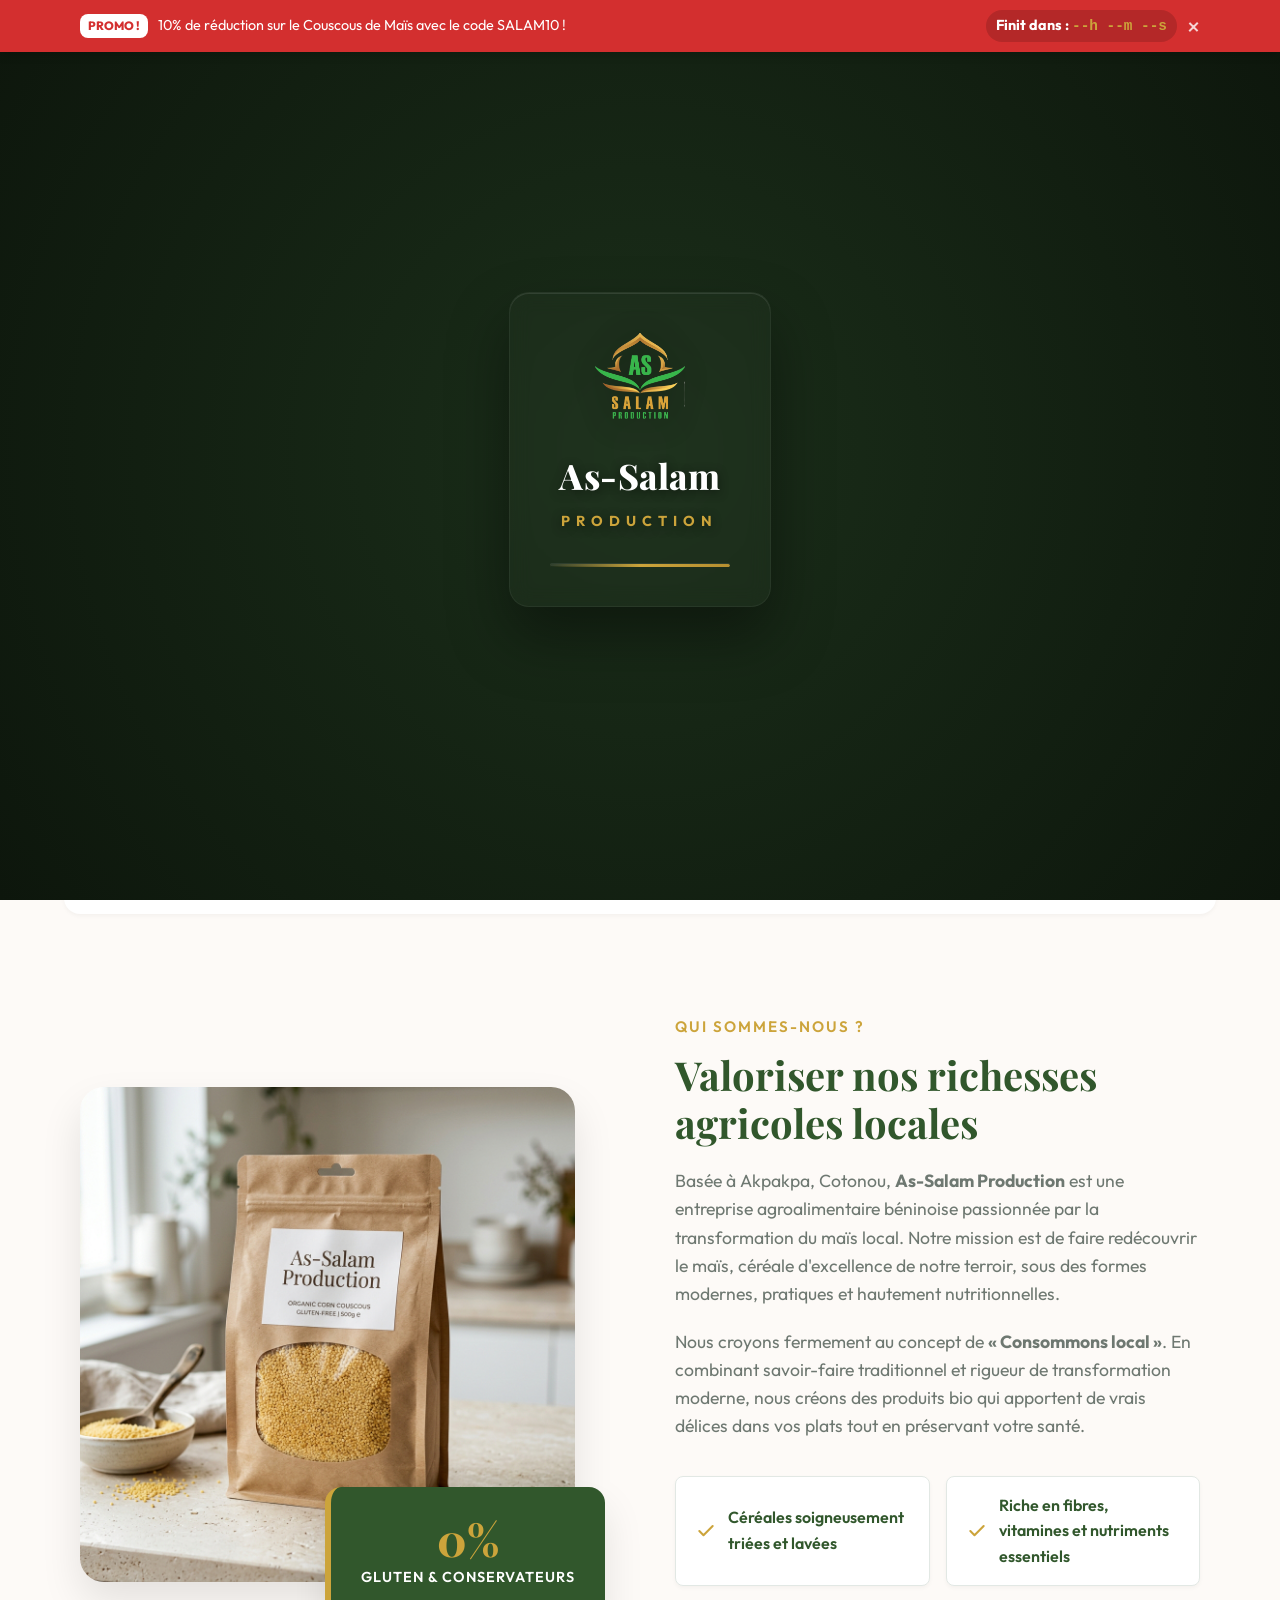
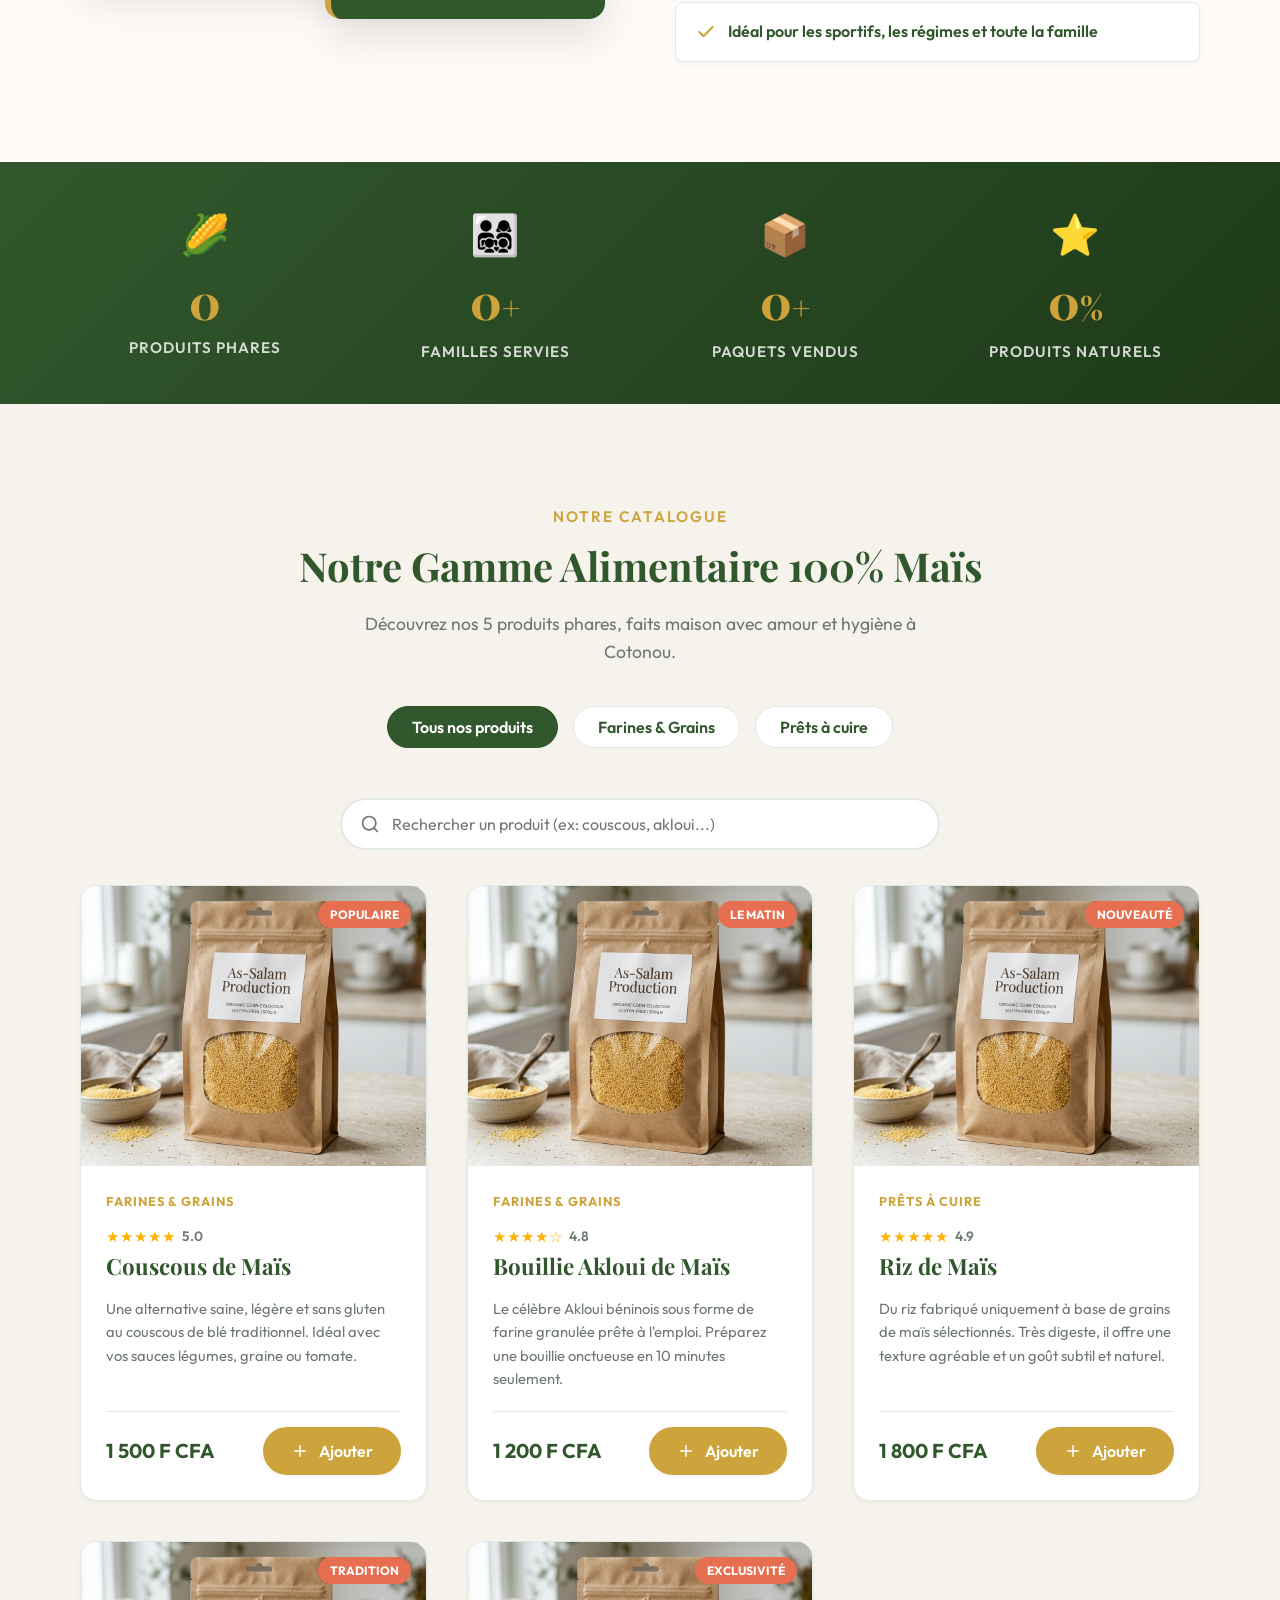
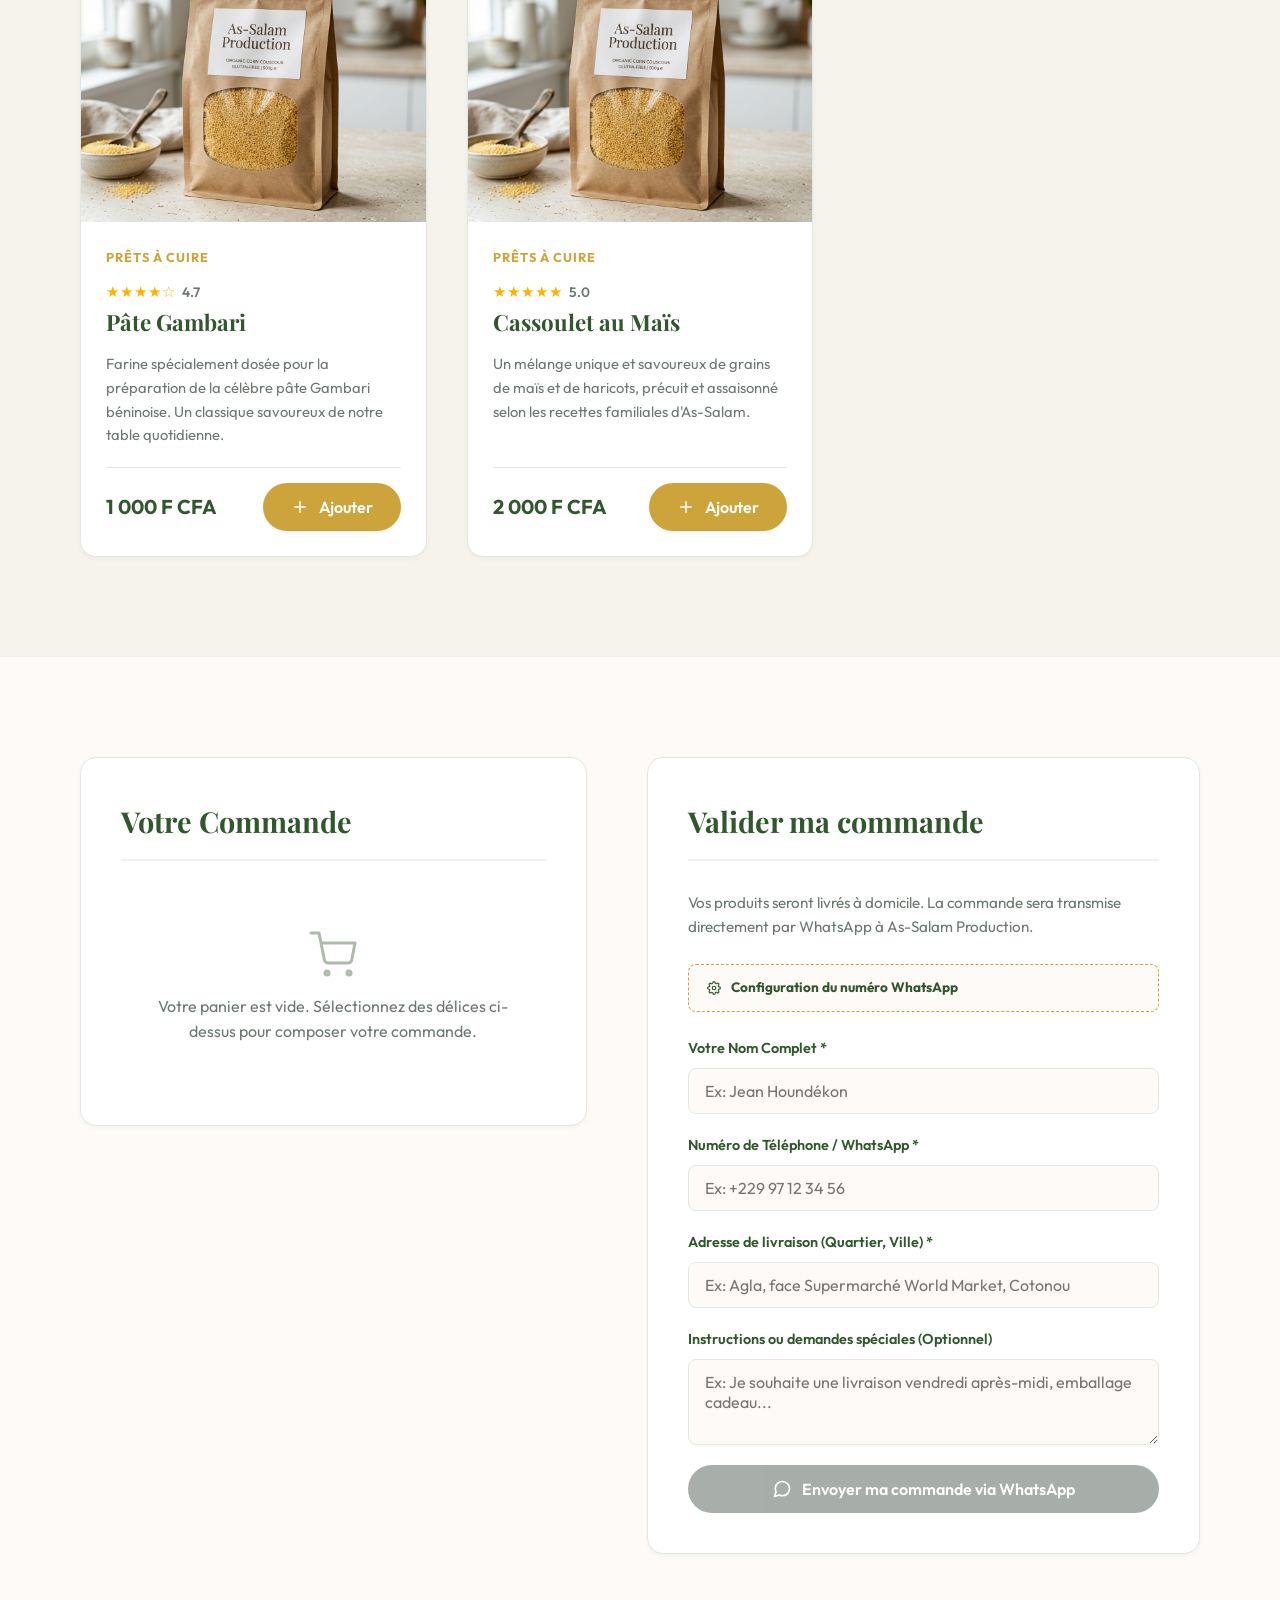
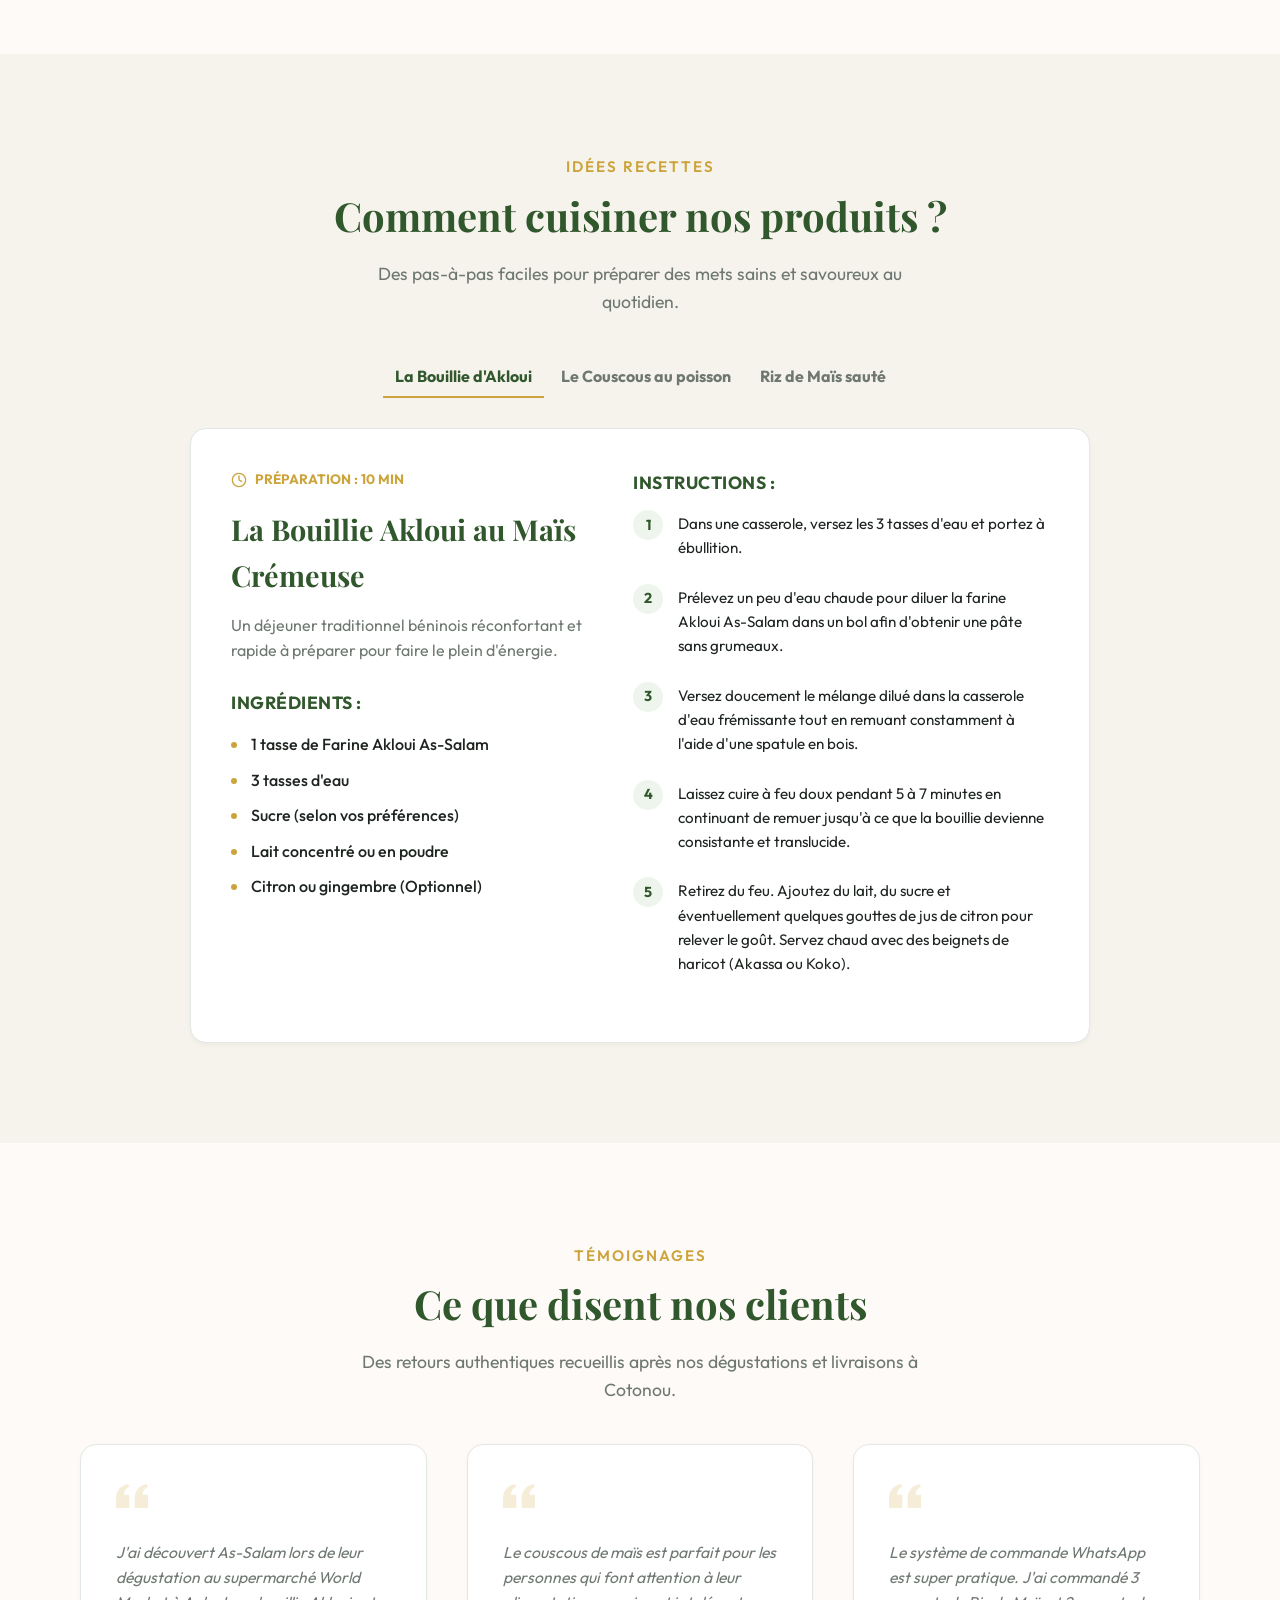
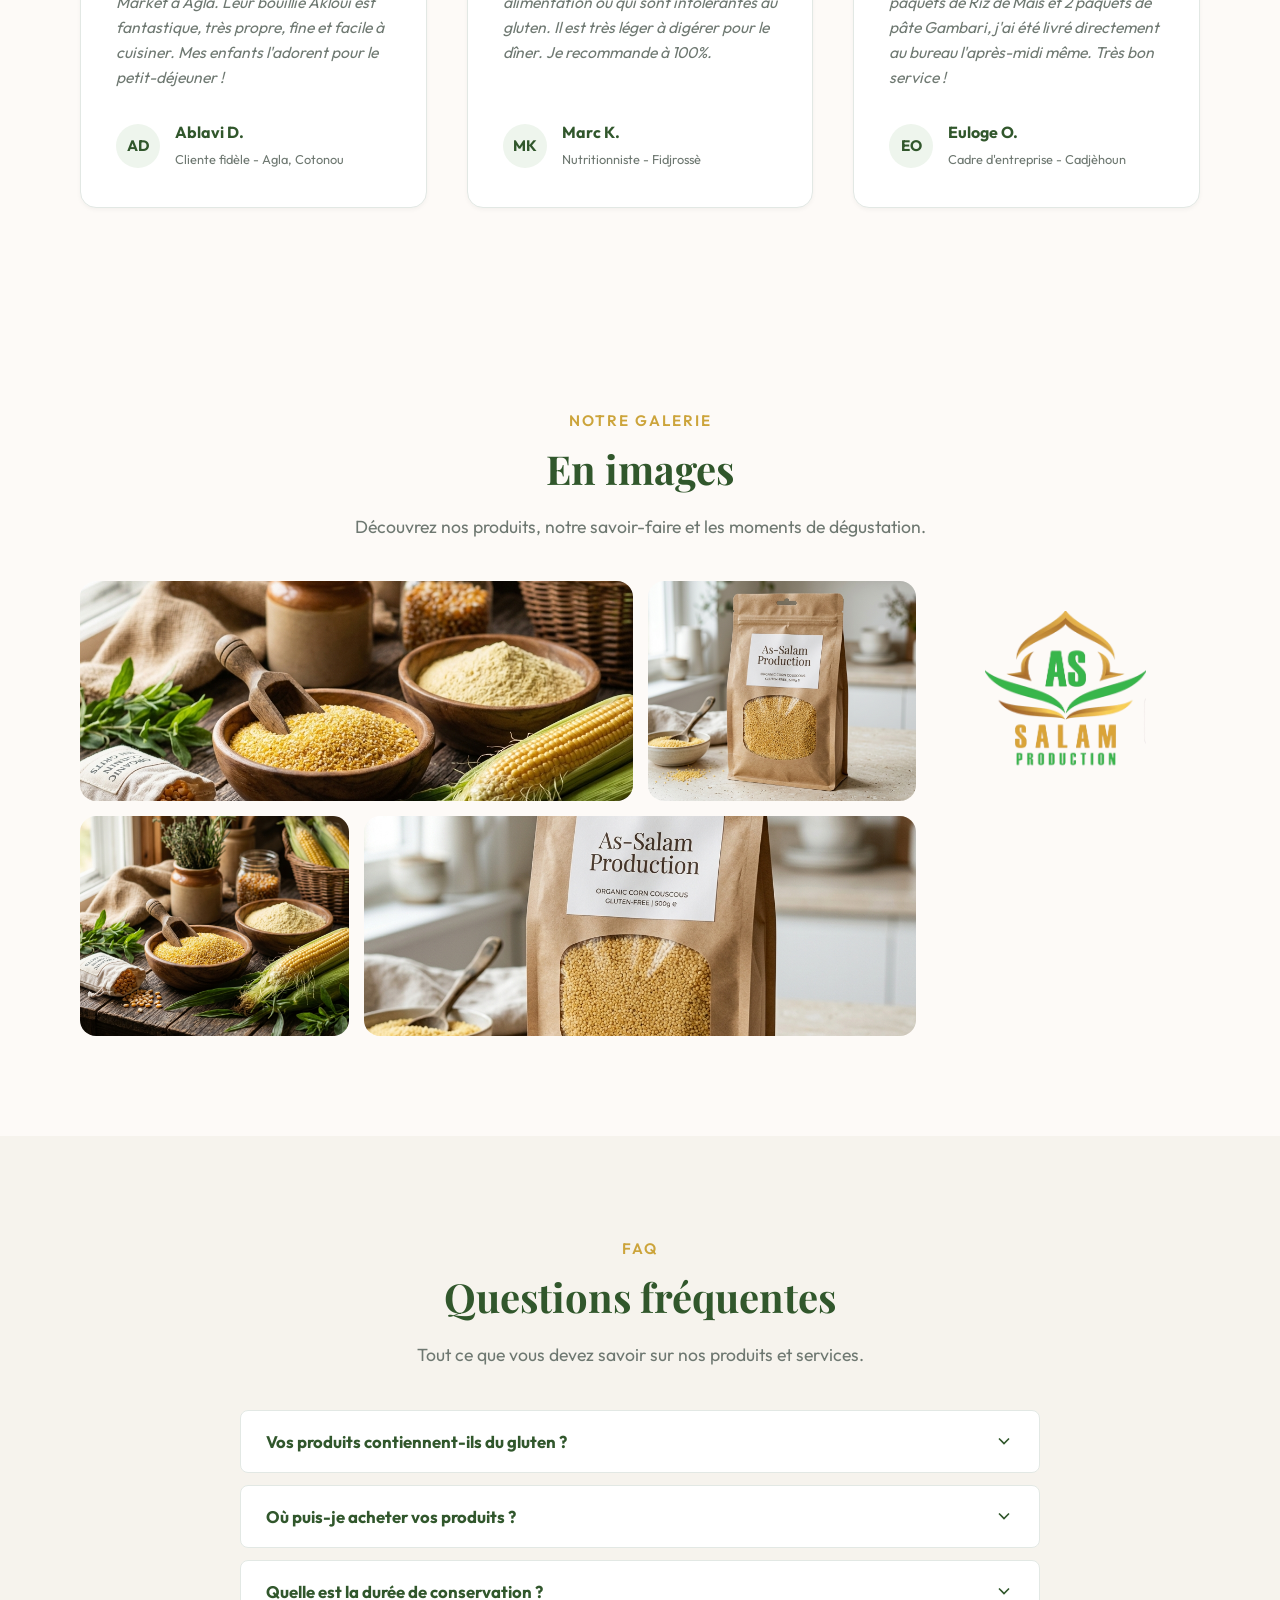
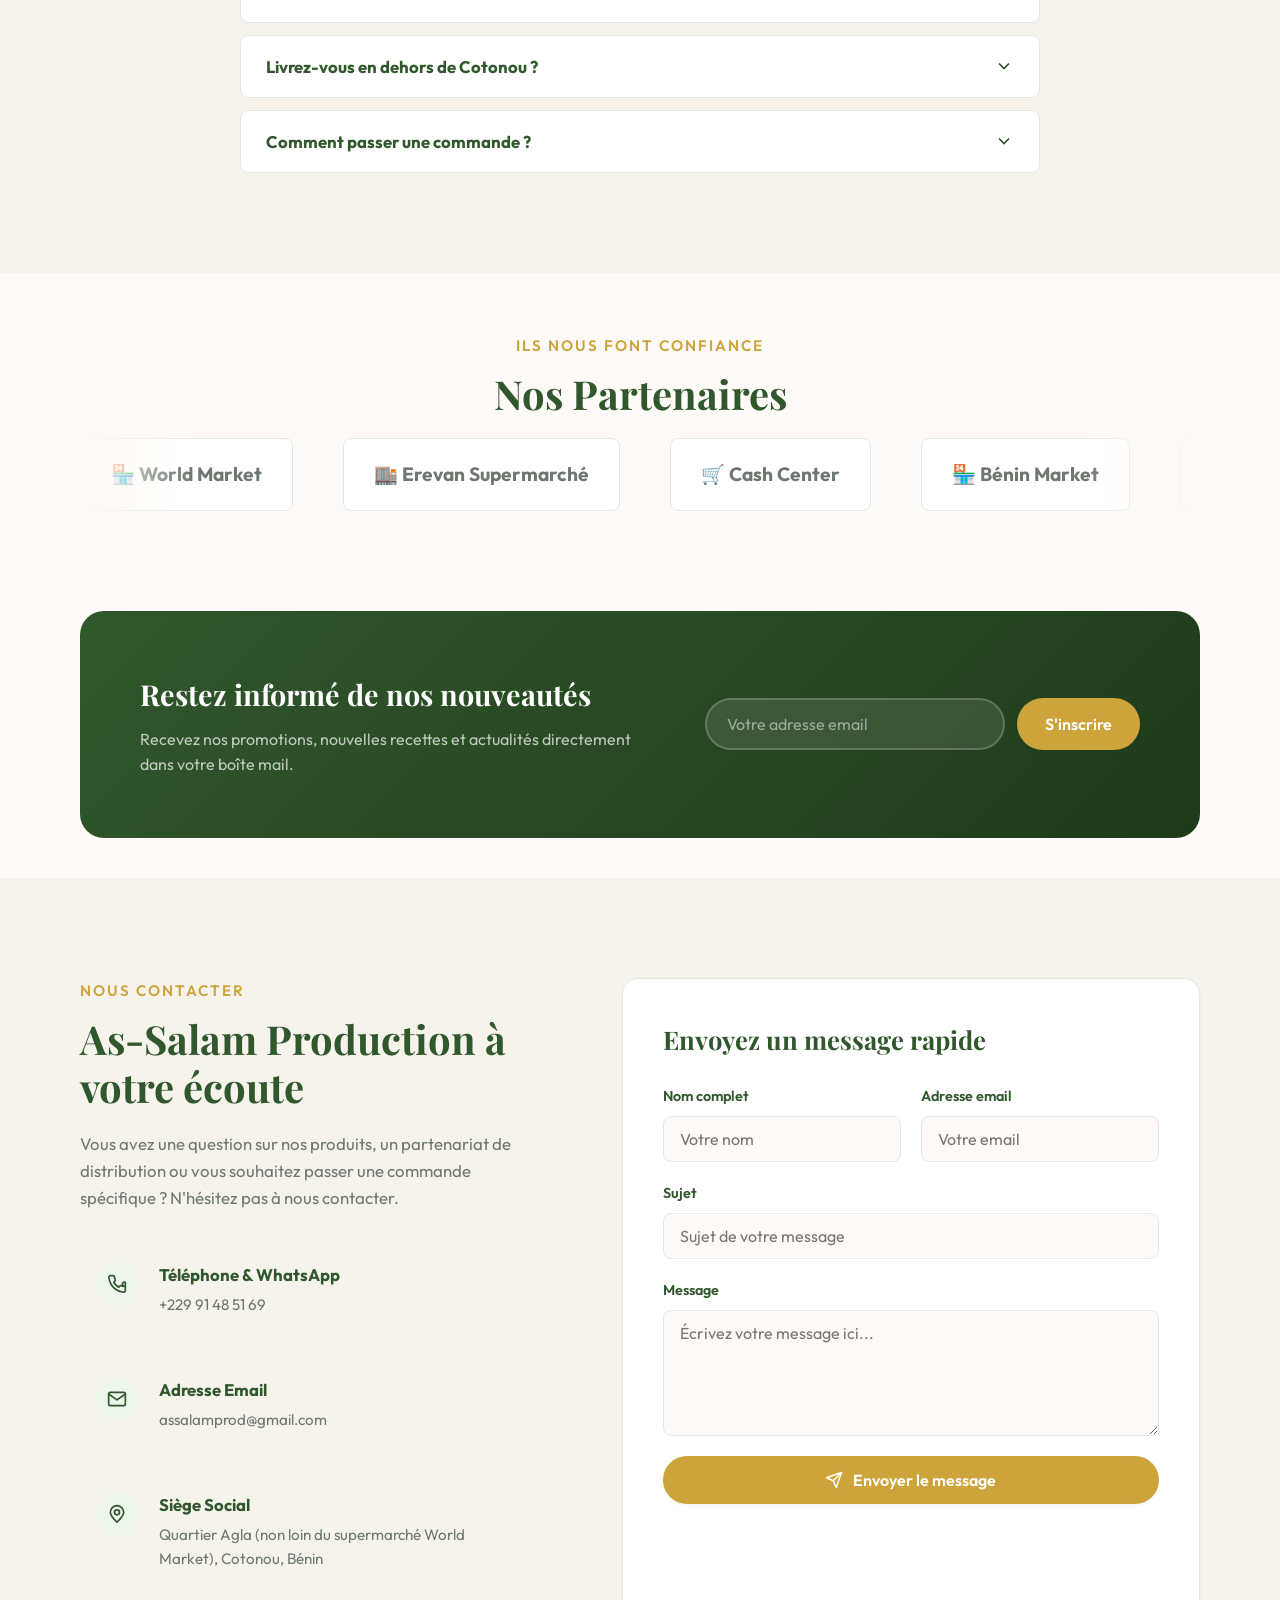
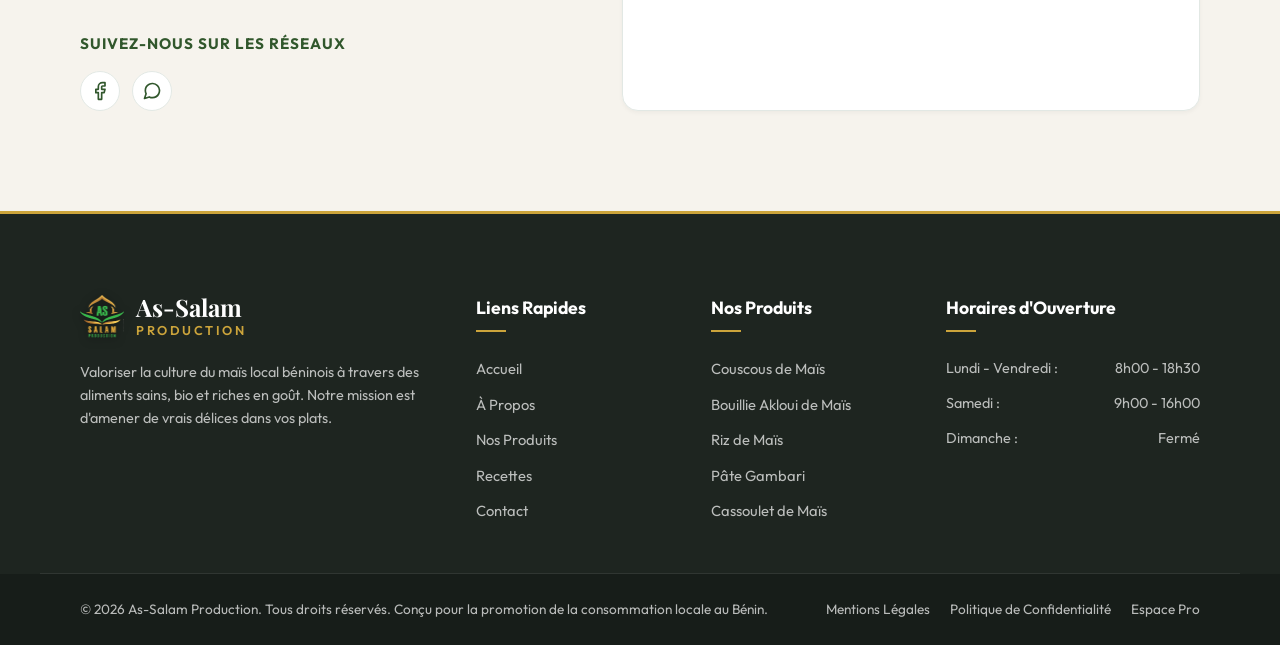
==== commit a30358a8: "Remove client-side WhatsApp settings box and clean up DOM listeners" ====
--- a/index.html
+++ b/index.html
@@ -260,7 +260,7 @@
             <div class="about-text-content" data-aos="fade-left" data-aos-delay="200">
                 <span class="section-subtitle">Qui Sommes-Nous ?</span>
                 <h2 class="section-title">Valoriser nos richesses agricoles locales</h2>
-                <p class="about-p">Basée à Agla, Cotonou, <strong>As-Salam Production</strong> est une entreprise
+                <p class="about-p">Basée à Akpakpa, Cotonou, <strong>As-Salam Production</strong> est une entreprise
                     agroalimentaire béninoise passionnée par la transformation du maïs local. Notre mission est de faire
                     redécouvrir le maïs, céréale d'excellence de notre terroir, sous des formes modernes, pratiques et
                     hautement nutritionnelles.</p>
@@ -877,10 +877,13 @@
                 <div class="gallery-item gallery-item-lg"><img src="images/hero.png" alt="Champ de maïs">
                     <div class="gallery-overlay"><span>Nos champs</span></div>
                 </div>
-                <div class="gallery-item gallery-item-lg"><img src="images/package.png" alt="Produits emballés">
+                <div class="gallery-item"><img src="images/package.png" alt="Produits emballés">
                     <div class="gallery-overlay"><span>Emballage</span></div>
                 </div>
-                <div class="gallery-item gallery-item-lg"><img src="images/hero.png" alt="Préparation">
+                <div class="gallery-item"><img src="images/logo.png" alt="Logo As-Salam" class="gallery-logo">
+                    <div class="gallery-overlay"><span>Notre Marque</span></div>
+                </div>
+                <div class="gallery-item"><img src="images/hero.png" alt="Préparation">
                     <div class="gallery-overlay"><span>Préparation</span></div>
                 </div>
                 <div class="gallery-item gallery-item-lg"><img src="images/package.png" alt="Gamme complète">
--- a/styles.css
+++ b/styles.css
@@ -1645,15 +1645,94 @@
 /* ==========================================================================
    LOADER
    ========================================================================== */
-.page-loader { position: fixed; top: 0; left: 0; width: 100%; height: 100%; background: var(--color-secondary); z-index: 9999; display: flex; align-items: center; justify-content: center; transition: opacity 0.6s ease, visibility 0.6s ease; }
-.page-loader.hidden { opacity: 0; visibility: hidden; }
-.loader-content { text-align: center; }
-.loader-logo { width: 80px; height: 80px; object-fit: contain; animation: float 2s ease-in-out infinite; margin-bottom: 20px; }
-.loader-brand { font-family: var(--font-heading); font-size: 2rem; font-weight: 700; color: var(--color-white); }
-.loader-brand span { display: block; font-family: var(--font-body); font-size: 0.9rem; font-weight: 600; text-transform: uppercase; letter-spacing: 3px; color: var(--color-primary); }
-.loader-bar { width: 200px; height: 3px; background: rgba(255,255,255,0.15); border-radius: 10px; margin: 25px auto 0; overflow: hidden; }
-.loader-progress { width: 0; height: 100%; background: var(--color-primary); border-radius: 10px; animation: loader-fill 1.8s ease-in-out forwards; }
-@keyframes loader-fill { to { width: 100%; } }
+.page-loader {
+    position: fixed;
+    top: 0;
+    left: 0;
+    width: 100%;
+    height: 100%;
+    background: radial-gradient(circle at center, #1b2f1a 0%, #0d160c 100%);
+    z-index: 9999;
+    display: flex;
+    align-items: center;
+    justify-content: center;
+    transition: opacity 0.8s cubic-bezier(0.77, 0, 0.175, 1), visibility 0.8s cubic-bezier(0.77, 0, 0.175, 1);
+}
+.page-loader.hidden {
+    opacity: 0;
+    visibility: hidden;
+}
+.loader-content {
+    text-align: center;
+    position: relative;
+    padding: 40px;
+    border-radius: 20px;
+    background: rgba(255, 255, 255, 0.02);
+    border: 1px solid rgba(255, 255, 255, 0.05);
+    backdrop-filter: blur(10px);
+    box-shadow: 0 30px 60px rgba(0, 0, 0, 0.4), inset 0 1px 0 rgba(255, 255, 255, 0.1);
+}
+.loader-logo {
+    width: 90px;
+    height: 90px;
+    object-fit: contain;
+    display: block;
+    margin: 0 auto 25px;
+    filter: drop-shadow(0 4px 15px rgba(0, 0, 0, 0.3));
+    animation: loader-logo-glow 3s ease-in-out infinite;
+}
+.loader-brand {
+    font-family: var(--font-heading);
+    font-size: 2.2rem;
+    font-weight: 800;
+    color: var(--color-white);
+    letter-spacing: 0.5px;
+    text-shadow: 0 2px 10px rgba(0, 0, 0, 0.5);
+}
+.loader-brand span {
+    display: block;
+    font-family: var(--font-body);
+    font-size: 0.9rem;
+    font-weight: 700;
+    text-transform: uppercase;
+    letter-spacing: 6px;
+    color: var(--color-primary);
+    margin-top: 6px;
+}
+.loader-bar {
+    width: 180px;
+    height: 3px;
+    background: rgba(255, 255, 255, 0.08);
+    border-radius: 10px;
+    margin: 30px auto 0;
+    overflow: hidden;
+    position: relative;
+}
+.loader-progress {
+    width: 0;
+    height: 100%;
+    background: linear-gradient(90deg, transparent, var(--color-primary), var(--color-primary-hover));
+    border-radius: 10px;
+    box-shadow: 0 0 10px var(--color-primary);
+    animation: loader-fill-smooth 2s cubic-bezier(0.65, 0.05, 0.36, 1) forwards;
+}
+@keyframes loader-fill-smooth {
+    to { width: 100%; }
+}
+@keyframes loader-logo-glow {
+    0% {
+        transform: scale(1) translateY(0);
+        filter: drop-shadow(0 0 5px rgba(204, 164, 59, 0.1));
+    }
+    50% {
+        transform: scale(1.04) translateY(-5px);
+        filter: drop-shadow(0 0 25px rgba(204, 164, 59, 0.5));
+    }
+    100% {
+        transform: scale(1) translateY(0);
+        filter: drop-shadow(0 0 5px rgba(204, 164, 59, 0.1));
+    }
+}
 
 /* ==========================================================================
    STATS SECTION
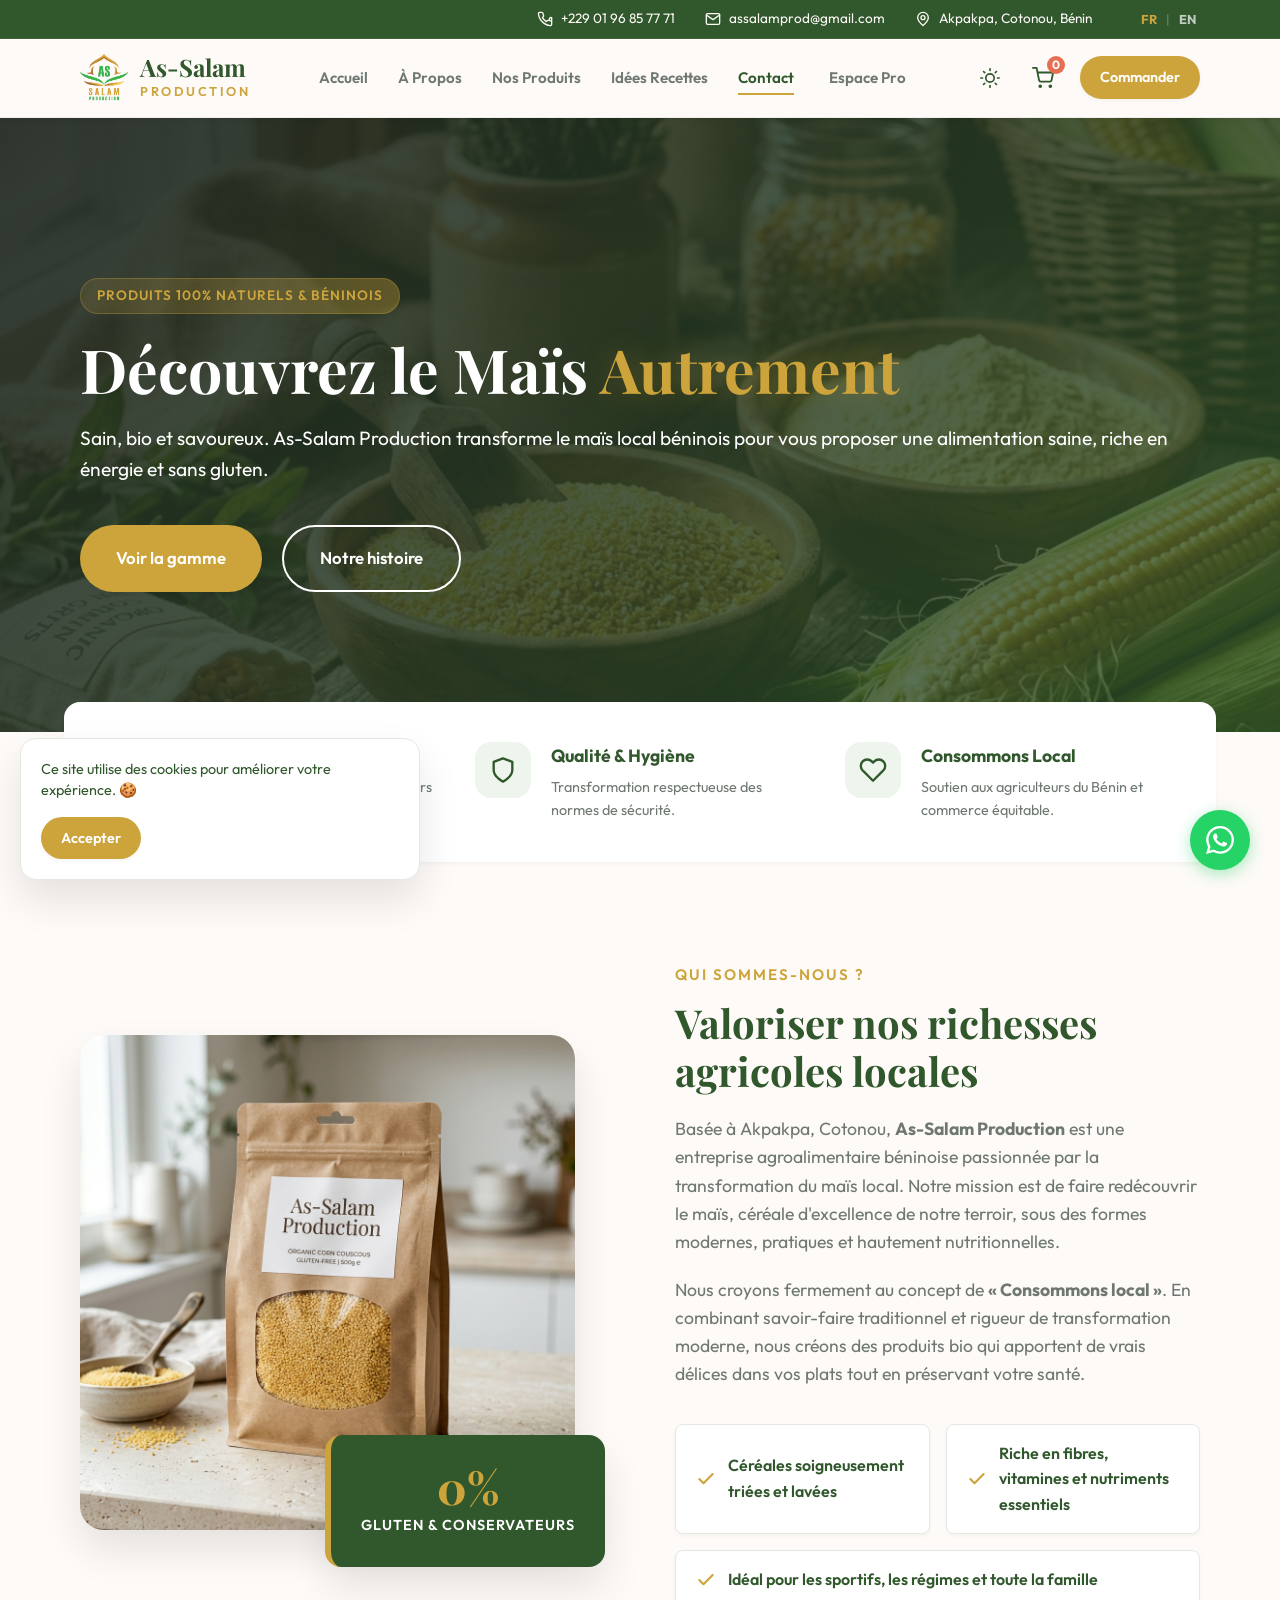
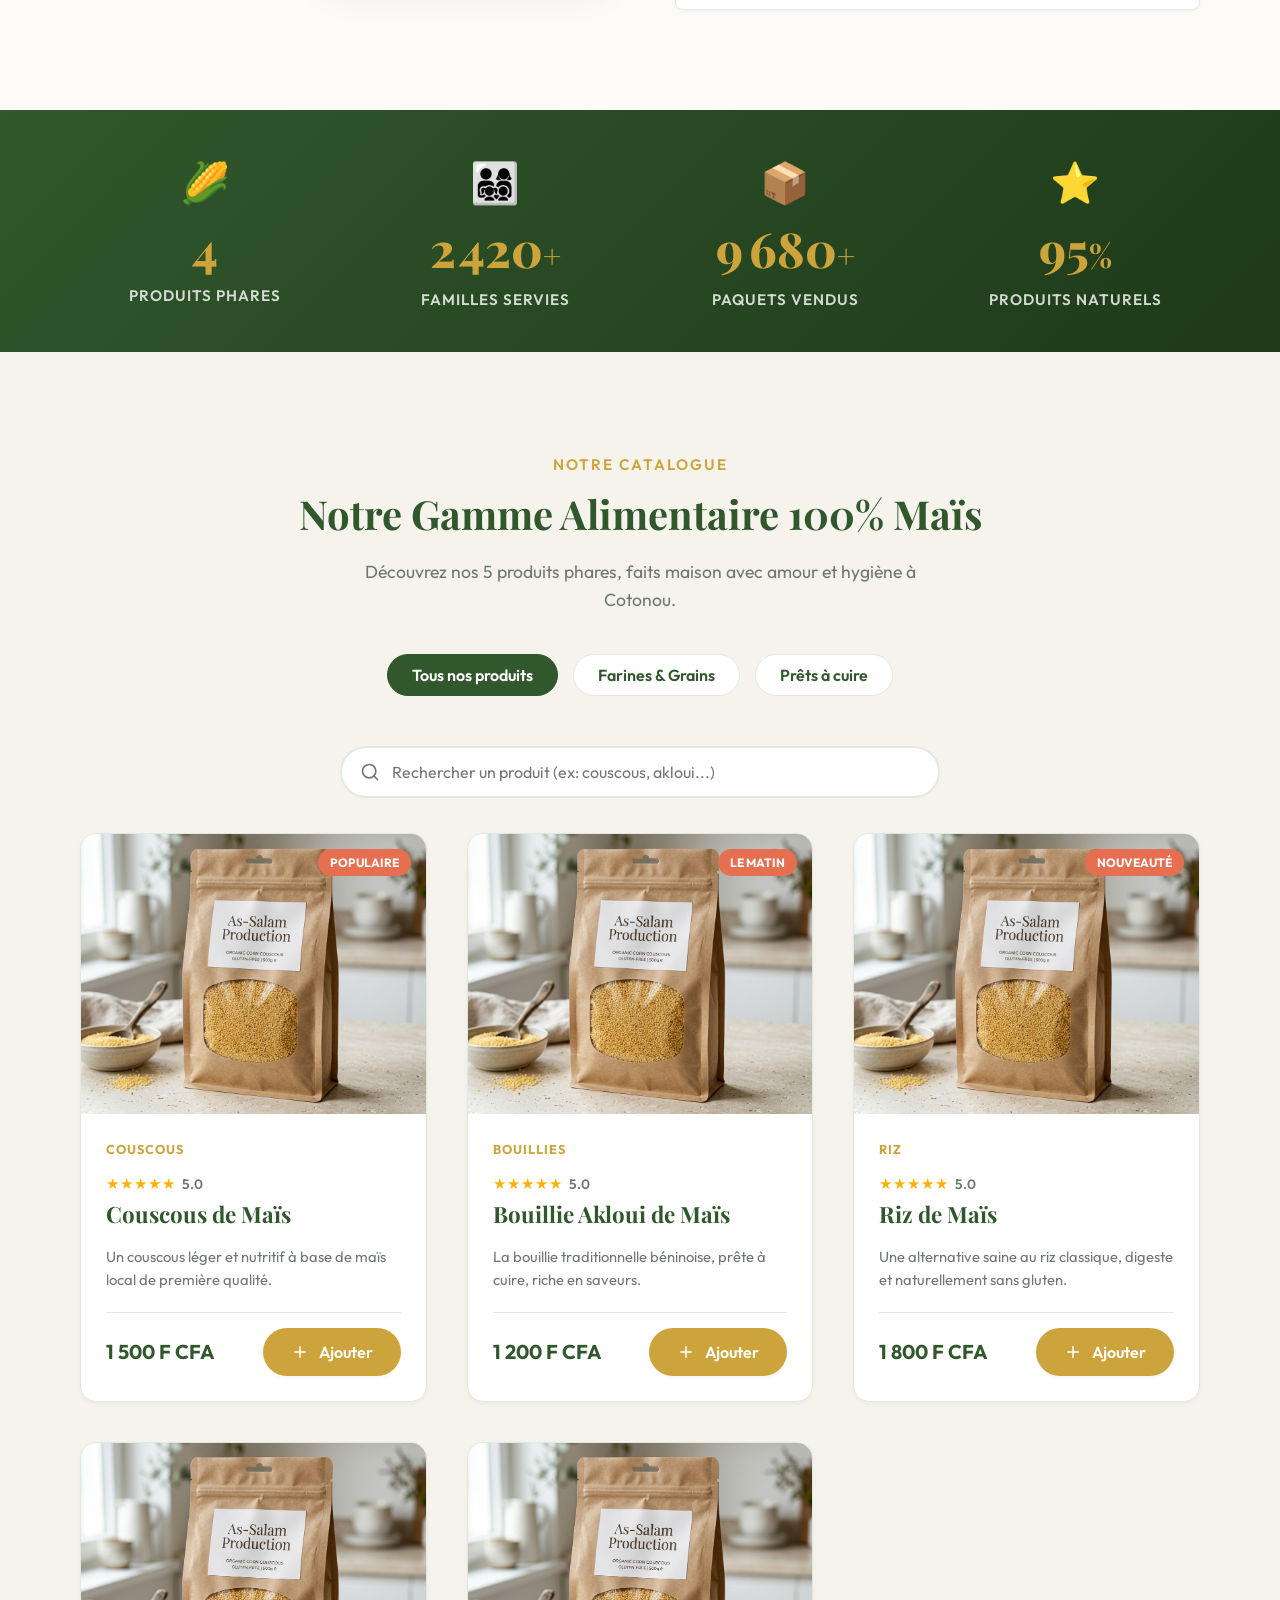
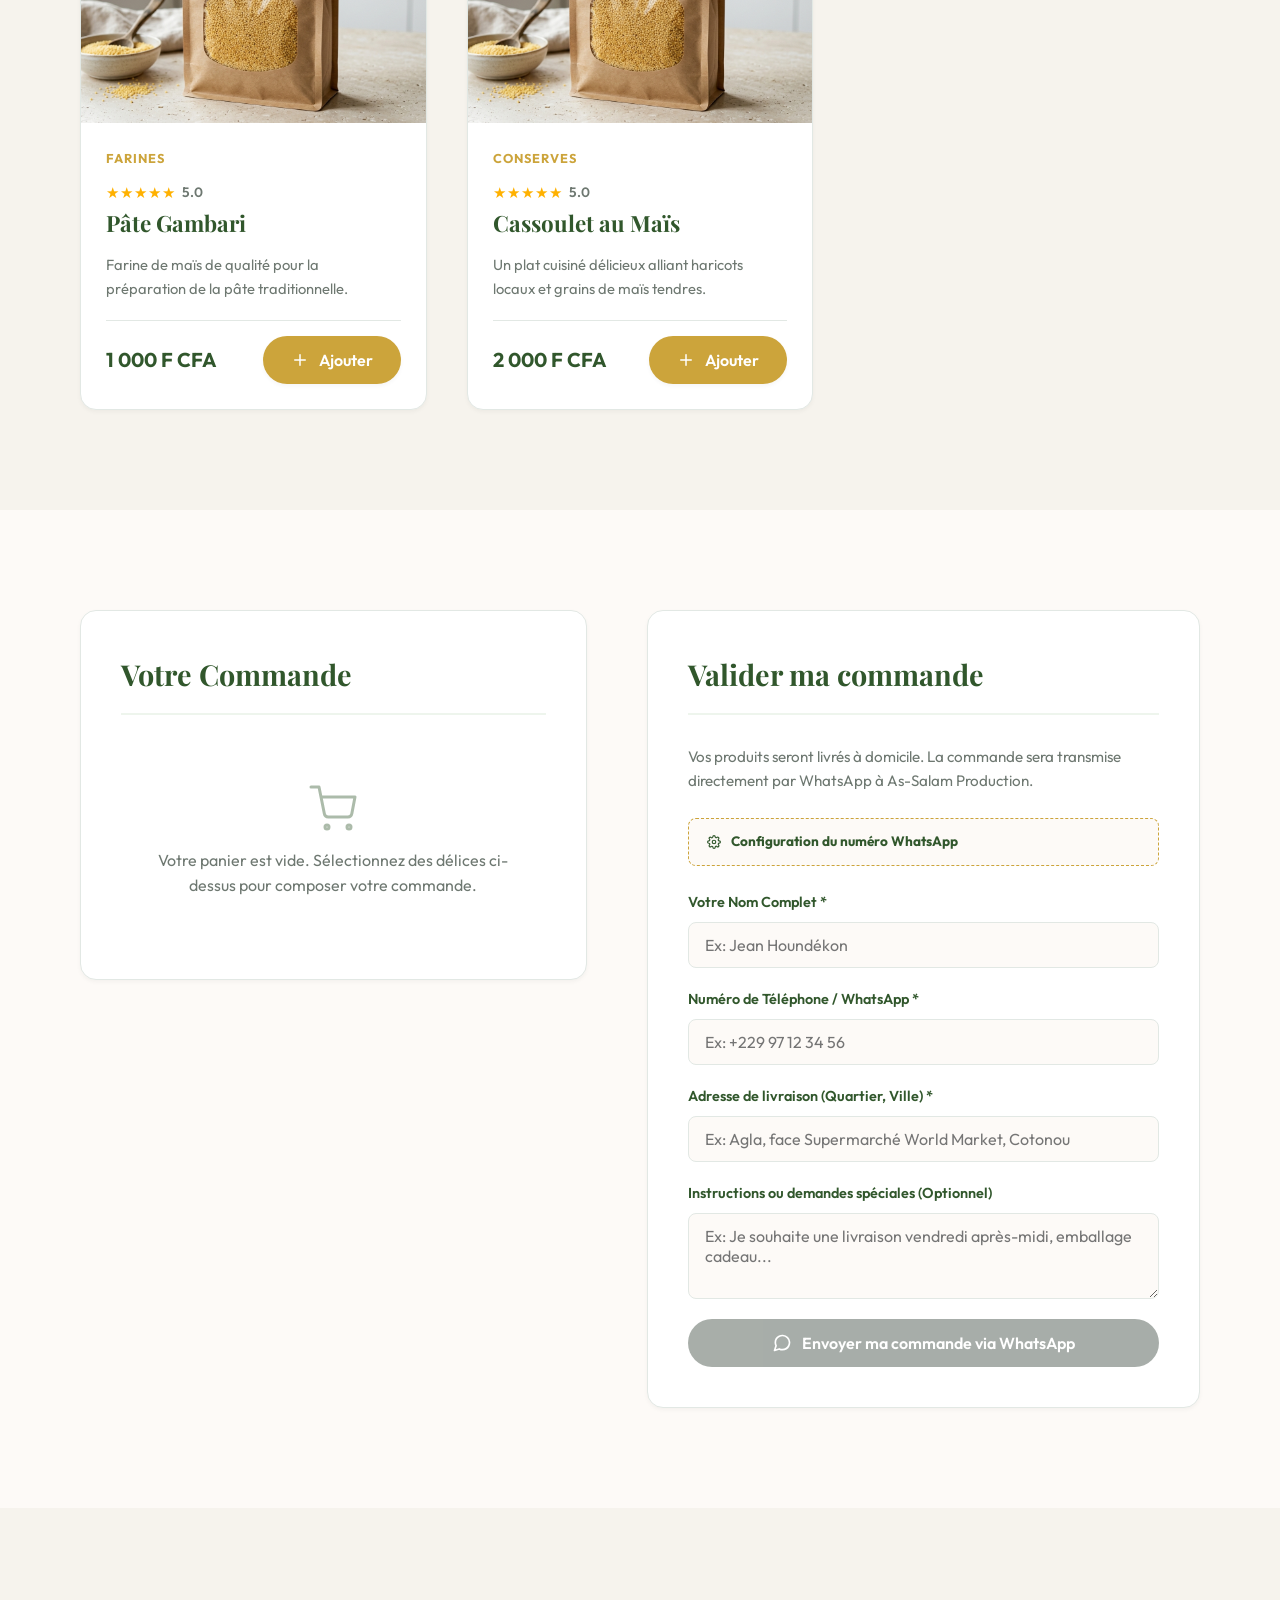
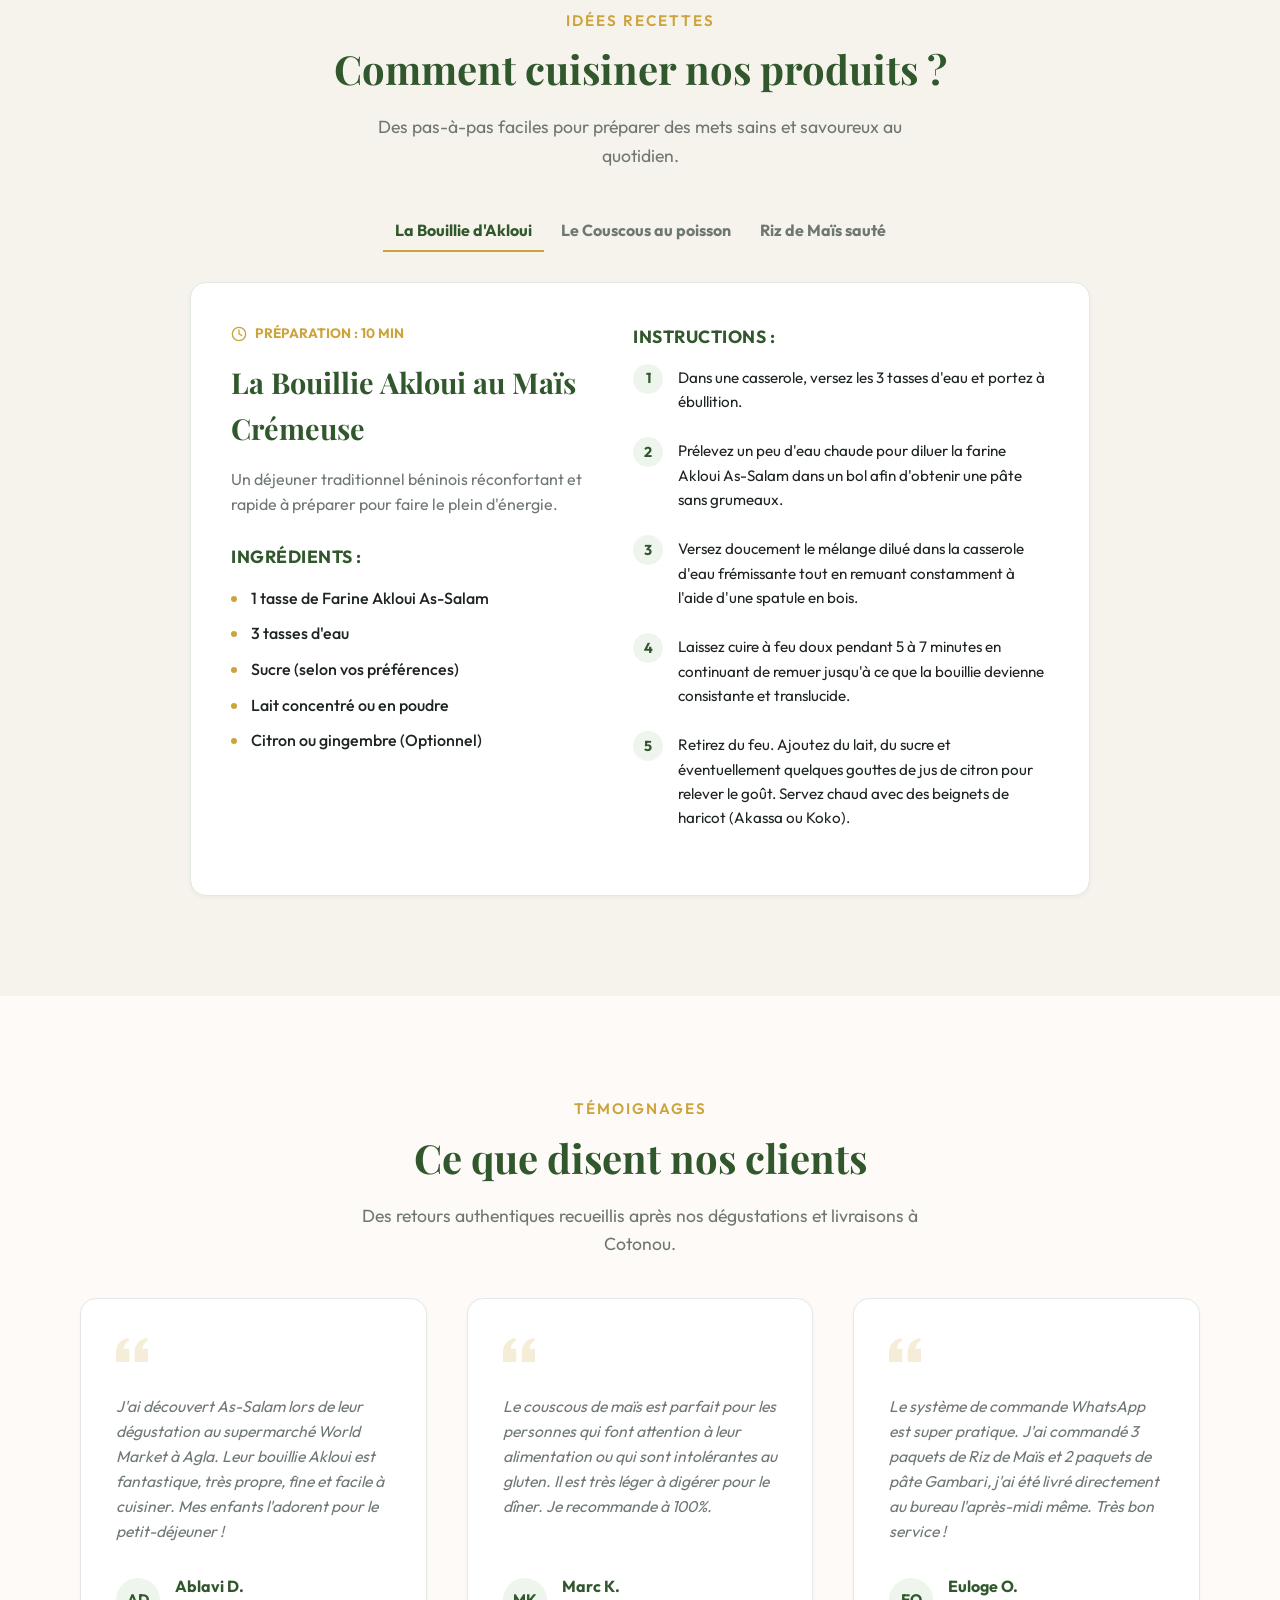
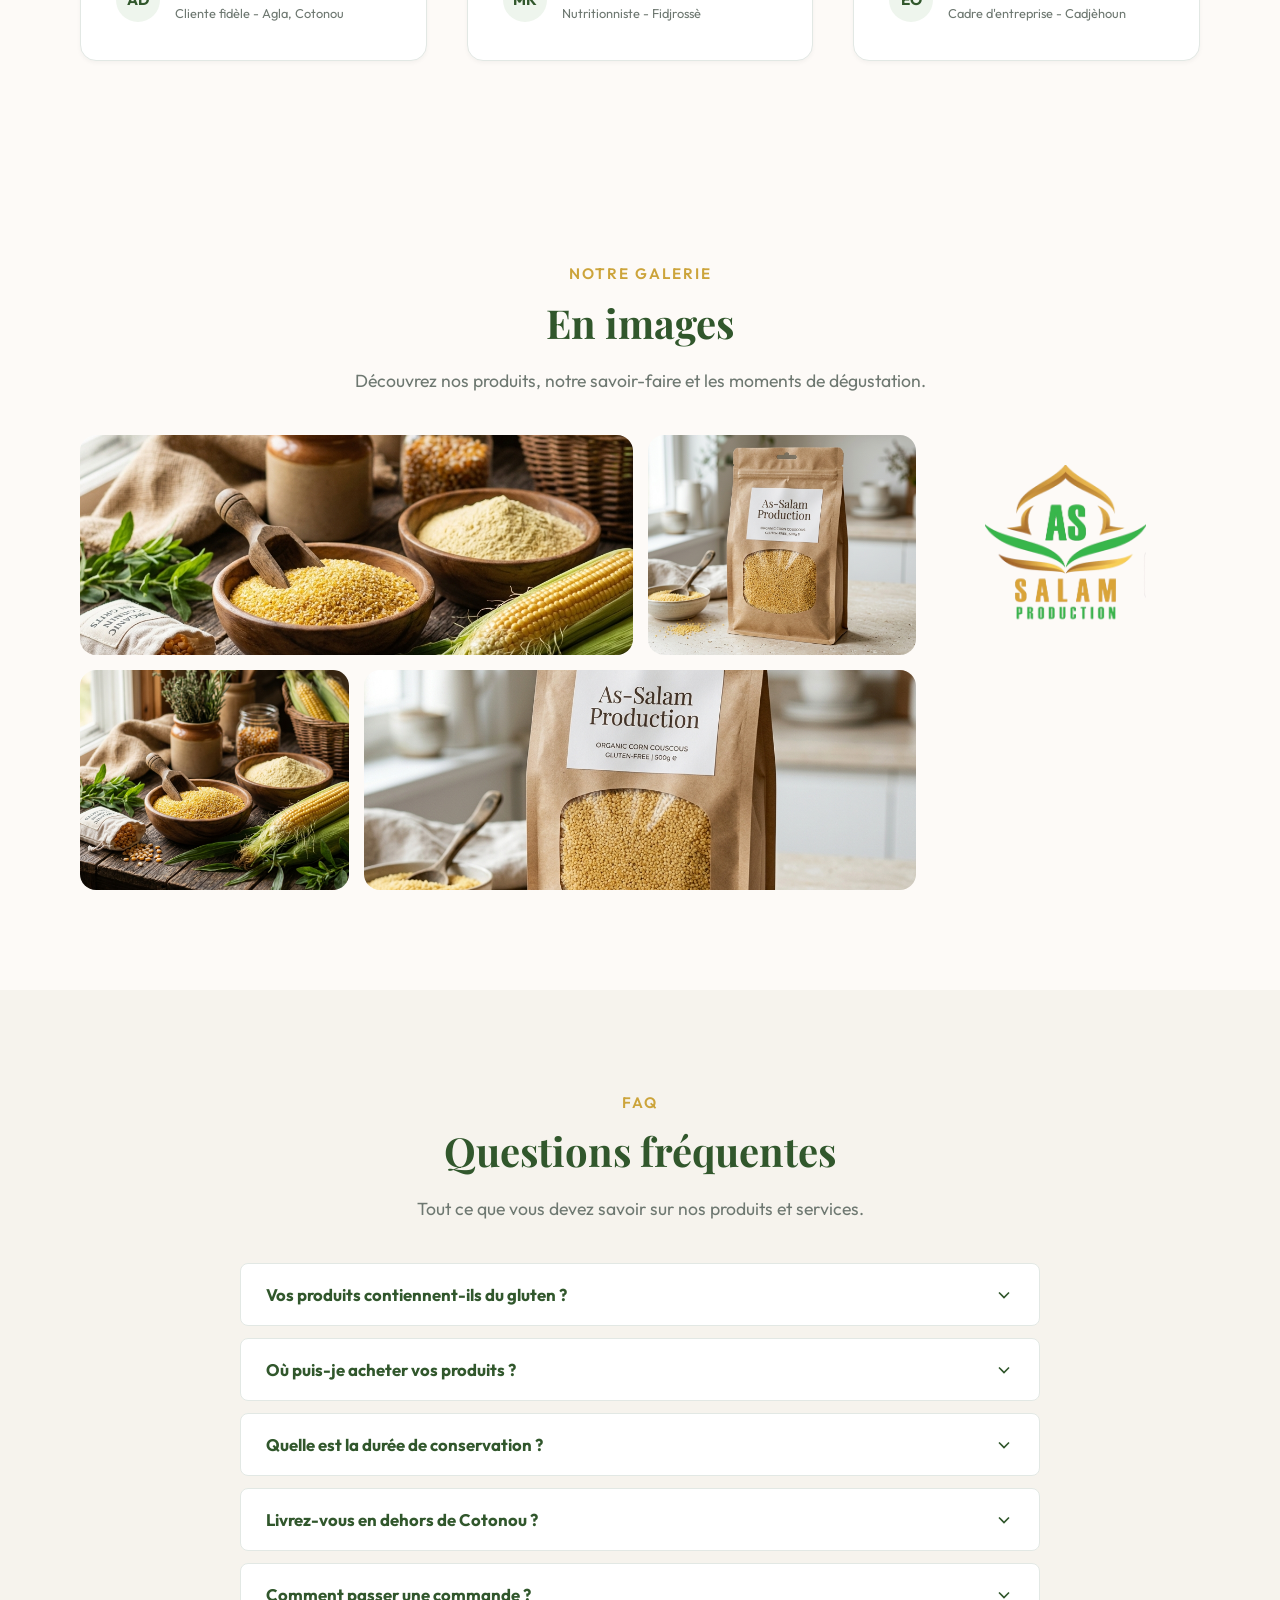
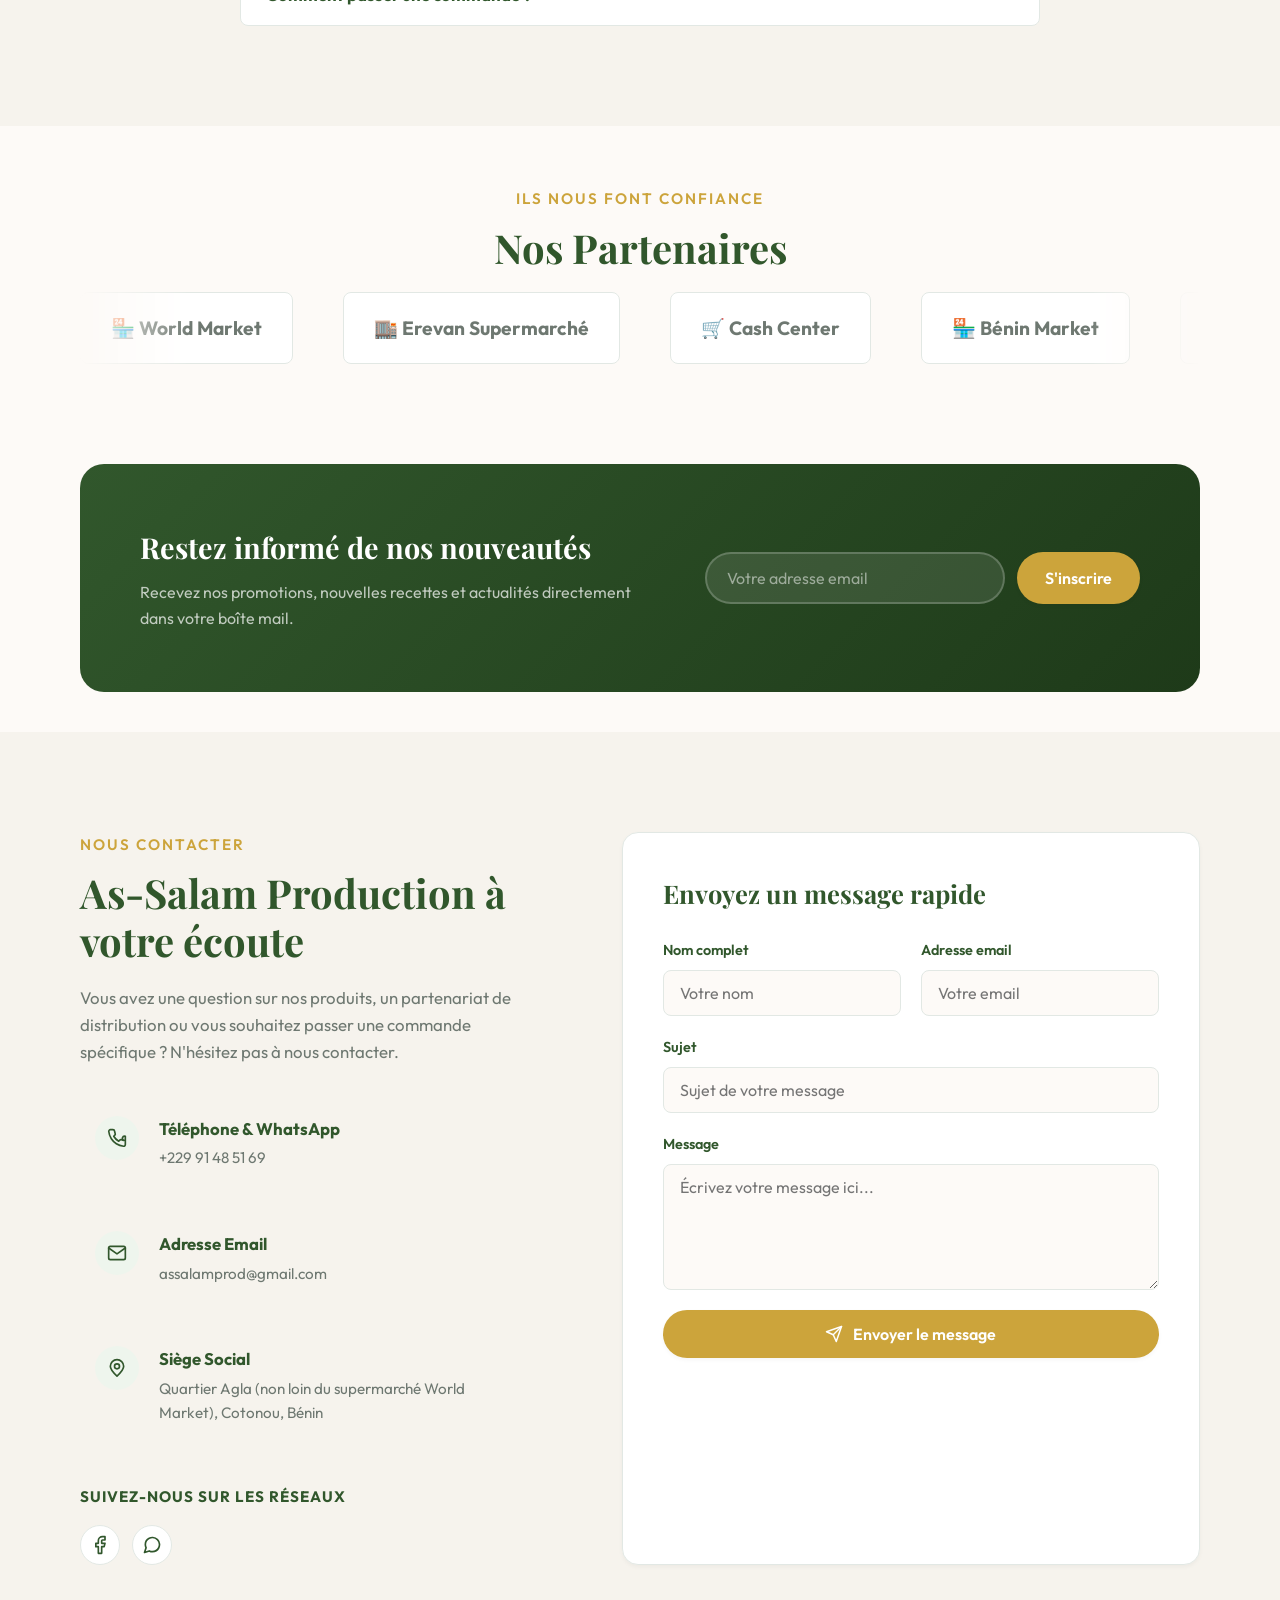
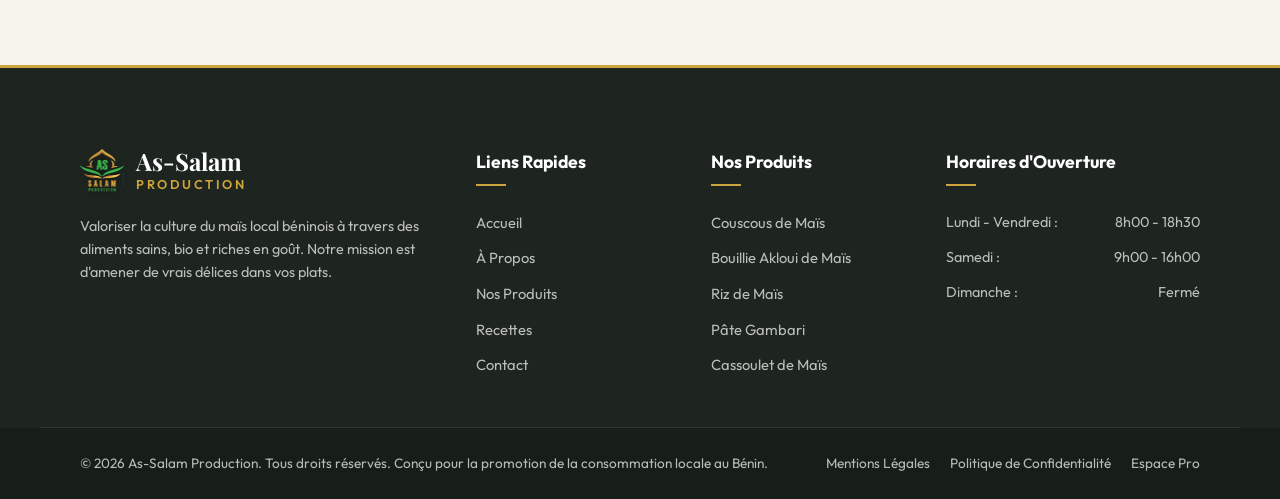
==== commit d0a5dbf0: "Mise à jour : correction de syntaxe, bandeau promo géré via Espace Pro et nouveau loader de 1s" ====
--- a/index.html
+++ b/index.html
@@ -56,7 +56,7 @@
     <div id="scrollProgressBar" class="scroll-progress-bar"></div>
 
     <!-- PROMO BANNER -->
-    <div id="promoBanner" class="promo-banner">
+    <div id="promoBanner" class="promo-banner" style="display: none;">
         <div class="container promo-banner-content">
             <div class="promo-left">
                 <span class="promo-badge">PROMO !</span>
@@ -76,13 +76,35 @@
     <div id="pageLoader" class="page-loader">
         <div class="loader-content">
             <img src="images/logo.png" alt="As-Salam" class="loader-logo">
-            <div class="loader-brand">As-Salam<span>Production</span></div>
             <div class="loader-bar">
                 <div class="loader-progress"></div>
             </div>
         </div>
     </div>
-
+    <script>
+        (function() {
+            var loader = document.getElementById('pageLoader');
+            if (loader) {
+                var startTime = Date.now();
+                var hideLoader = function() {
+                    var elapsed = Date.now() - startTime;
+                    var delay = Math.max(0, 1000 - elapsed);
+                    setTimeout(function() {
+                        loader.style.opacity = '0';
+                        loader.style.visibility = 'hidden';
+                        setTimeout(function() { if (loader && loader.parentNode) loader.parentNode.removeChild(loader); }, 400);
+                    }, delay);
+                };
+                if (document.readyState === 'complete') {
+                    hideLoader();
+                } else {
+                    window.addEventListener('load', hideLoader);
+                }
+                // Safety timeout fallback (max 1.5 seconds visible)
+                setTimeout(hideLoader, 1500);
+            }
+        })();
+    </script>
     <!-- TOP BAR (INFO) -->
     <div class="top-bar">
         <div class="container top-bar-content">
--- a/styles.css
+++ b/styles.css
@@ -1642,97 +1642,7 @@
     }
 }
 
-/* ==========================================================================
-   LOADER
-   ========================================================================== */
-.page-loader {
-    position: fixed;
-    top: 0;
-    left: 0;
-    width: 100%;
-    height: 100%;
-    background: radial-gradient(circle at center, #1b2f1a 0%, #0d160c 100%);
-    z-index: 9999;
-    display: flex;
-    align-items: center;
-    justify-content: center;
-    transition: opacity 0.8s cubic-bezier(0.77, 0, 0.175, 1), visibility 0.8s cubic-bezier(0.77, 0, 0.175, 1);
-}
-.page-loader.hidden {
-    opacity: 0;
-    visibility: hidden;
-}
-.loader-content {
-    text-align: center;
-    position: relative;
-    padding: 40px;
-    border-radius: 20px;
-    background: rgba(255, 255, 255, 0.02);
-    border: 1px solid rgba(255, 255, 255, 0.05);
-    backdrop-filter: blur(10px);
-    box-shadow: 0 30px 60px rgba(0, 0, 0, 0.4), inset 0 1px 0 rgba(255, 255, 255, 0.1);
-}
-.loader-logo {
-    width: 90px;
-    height: 90px;
-    object-fit: contain;
-    display: block;
-    margin: 0 auto 25px;
-    filter: drop-shadow(0 4px 15px rgba(0, 0, 0, 0.3));
-    animation: loader-logo-glow 3s ease-in-out infinite;
-}
-.loader-brand {
-    font-family: var(--font-heading);
-    font-size: 2.2rem;
-    font-weight: 800;
-    color: var(--color-white);
-    letter-spacing: 0.5px;
-    text-shadow: 0 2px 10px rgba(0, 0, 0, 0.5);
-}
-.loader-brand span {
-    display: block;
-    font-family: var(--font-body);
-    font-size: 0.9rem;
-    font-weight: 700;
-    text-transform: uppercase;
-    letter-spacing: 6px;
-    color: var(--color-primary);
-    margin-top: 6px;
-}
-.loader-bar {
-    width: 180px;
-    height: 3px;
-    background: rgba(255, 255, 255, 0.08);
-    border-radius: 10px;
-    margin: 30px auto 0;
-    overflow: hidden;
-    position: relative;
-}
-.loader-progress {
-    width: 0;
-    height: 100%;
-    background: linear-gradient(90deg, transparent, var(--color-primary), var(--color-primary-hover));
-    border-radius: 10px;
-    box-shadow: 0 0 10px var(--color-primary);
-    animation: loader-fill-smooth 2s cubic-bezier(0.65, 0.05, 0.36, 1) forwards;
-}
-@keyframes loader-fill-smooth {
-    to { width: 100%; }
-}
-@keyframes loader-logo-glow {
-    0% {
-        transform: scale(1) translateY(0);
-        filter: drop-shadow(0 0 5px rgba(204, 164, 59, 0.1));
-    }
-    50% {
-        transform: scale(1.04) translateY(-5px);
-        filter: drop-shadow(0 0 25px rgba(204, 164, 59, 0.5));
-    }
-    100% {
-        transform: scale(1) translateY(0);
-        filter: drop-shadow(0 0 5px rgba(204, 164, 59, 0.1));
-    }
-}
+
 
 /* ==========================================================================
    STATS SECTION
@@ -2698,5 +2608,83 @@
     }
 }
 
-
-
+/* ==========================================================================
+   LOADER
+   ========================================================================== */
+.page-loader {
+    position: fixed;
+    top: 0;
+    left: 0;
+    width: 100%;
+    height: 100%;
+    background-color: var(--color-light);
+    z-index: 10000;
+    display: flex;
+    align-items: center;
+    justify-content: center;
+    transition: opacity 0.3s ease, visibility 0.3s ease;
+    /* Pure CSS fallback: hidden automatically after 1.5 seconds if JS fails */
+    animation: fadeOutLoader 0.4s ease forwards 1.5s;
+}
+
+body.dark-mode .page-loader {
+    background-color: var(--color-dark);
+}
+
+.loader-content {
+    text-align: center;
+}
+
+.loader-logo {
+    width: 80px;
+    height: 80px;
+    object-fit: contain;
+    margin: 0 auto 20px;
+    animation: pulseLogo 1.5s ease-in-out infinite;
+}
+
+.loader-bar {
+    width: 140px;
+    height: 4px;
+    background: rgba(49, 87, 44, 0.1);
+    border-radius: 10px;
+    margin: 0 auto;
+    overflow: hidden;
+    position: relative;
+}
+
+body.dark-mode .loader-bar {
+    background: rgba(255, 255, 255, 0.1);
+}
+
+.loader-progress {
+    width: 0%;
+    height: 100%;
+    background-color: var(--color-primary);
+    border-radius: 10px;
+    animation: fillProgress 1.0s cubic-bezier(0.2, 0.8, 0.2, 1) forwards;
+}
+
+@keyframes fillProgress {
+    0% { width: 0%; }
+    100% { width: 100%; }
+}
+
+@keyframes pulseLogo {
+    0%, 100% {
+        transform: scale(1);
+        opacity: 0.9;
+    }
+    50% {
+        transform: scale(1.05);
+        opacity: 1;
+    }
+}
+
+@keyframes fadeOutLoader {
+    to {
+        opacity: 0;
+        visibility: hidden;
+        pointer-events: none;
+    }
+}
